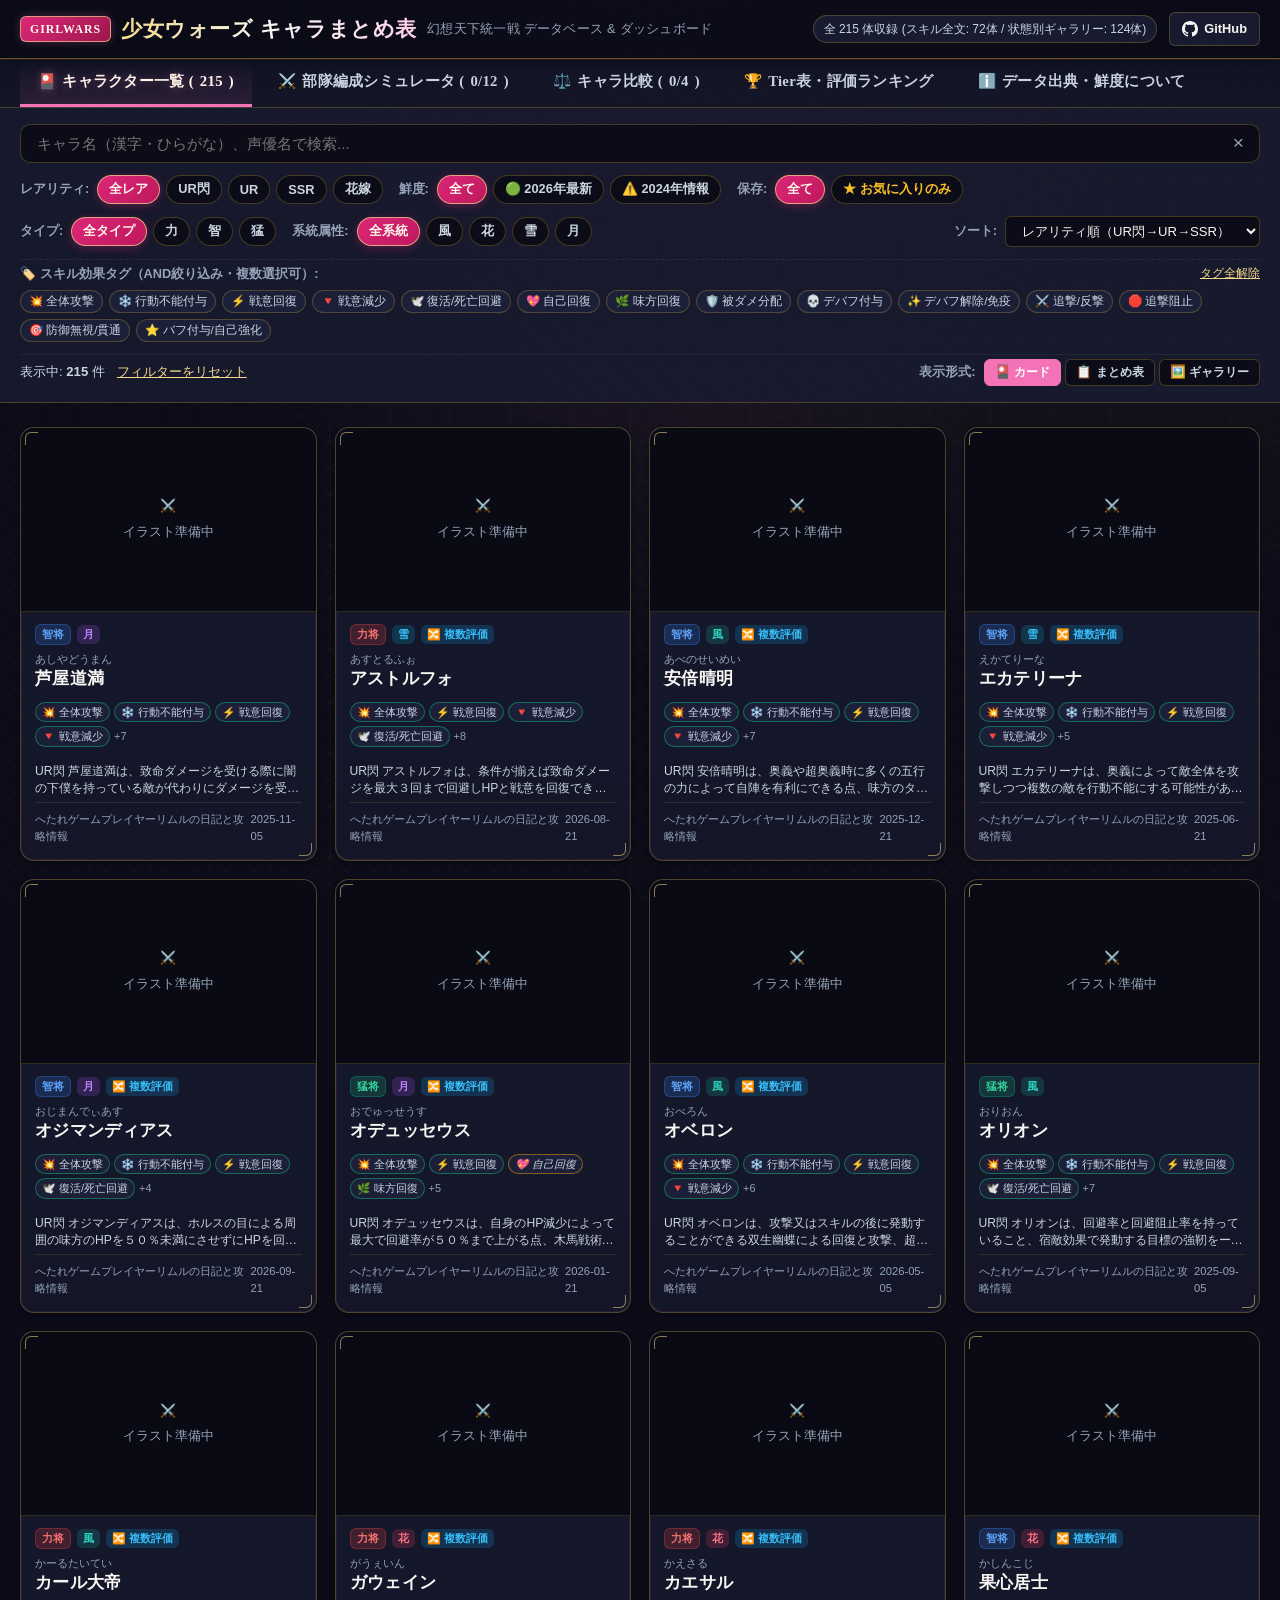
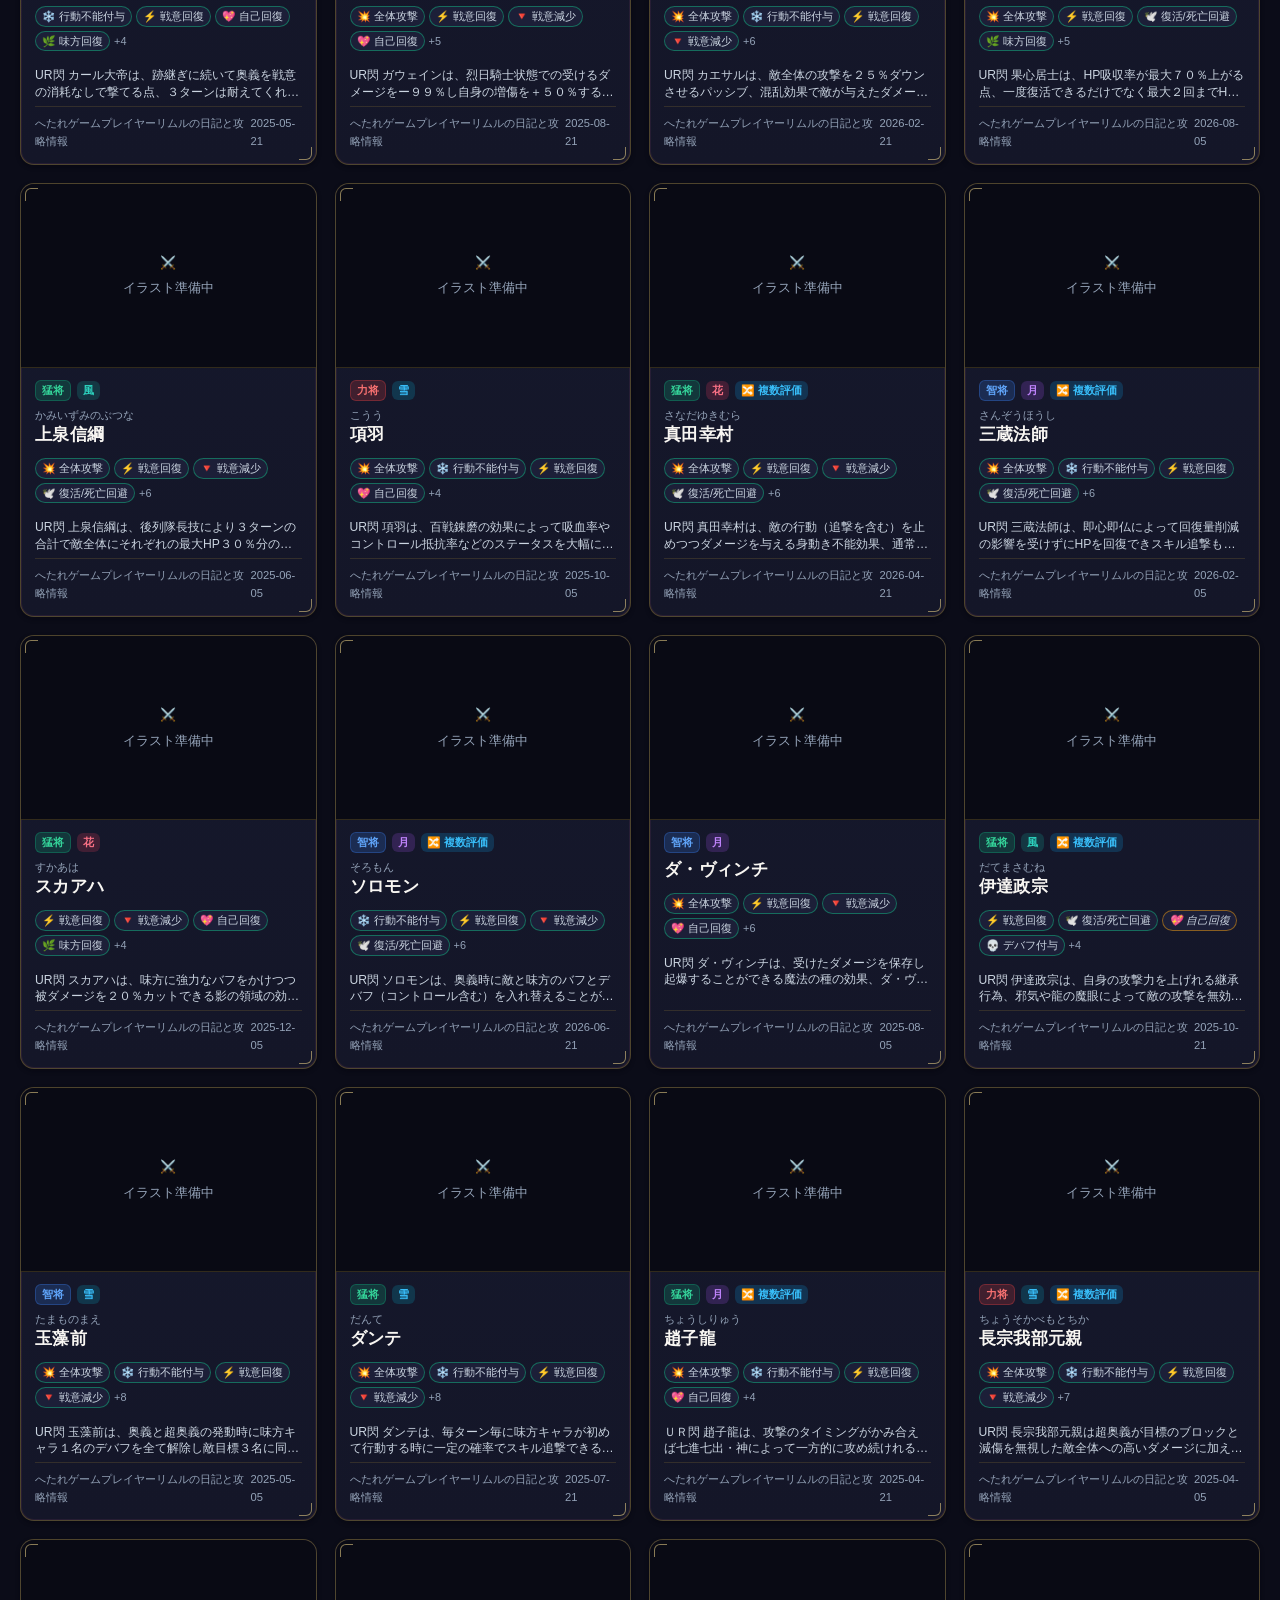
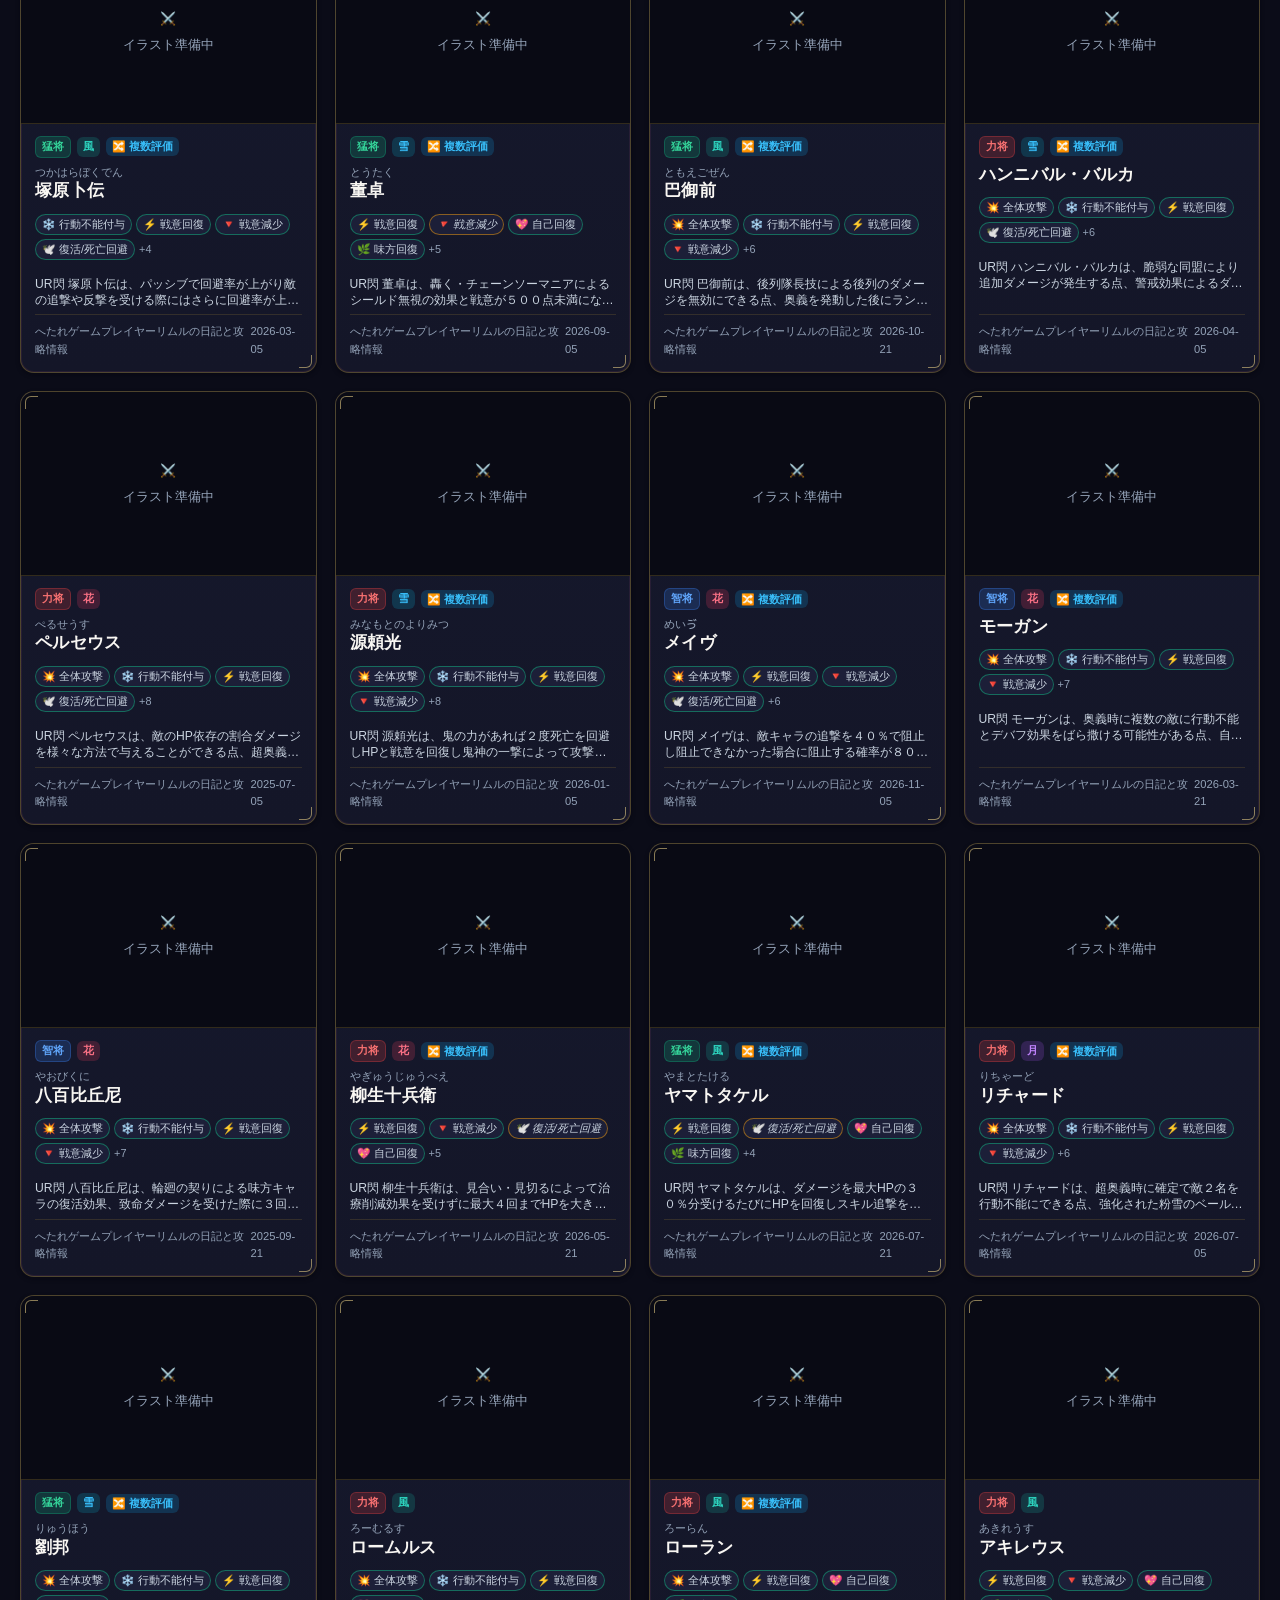
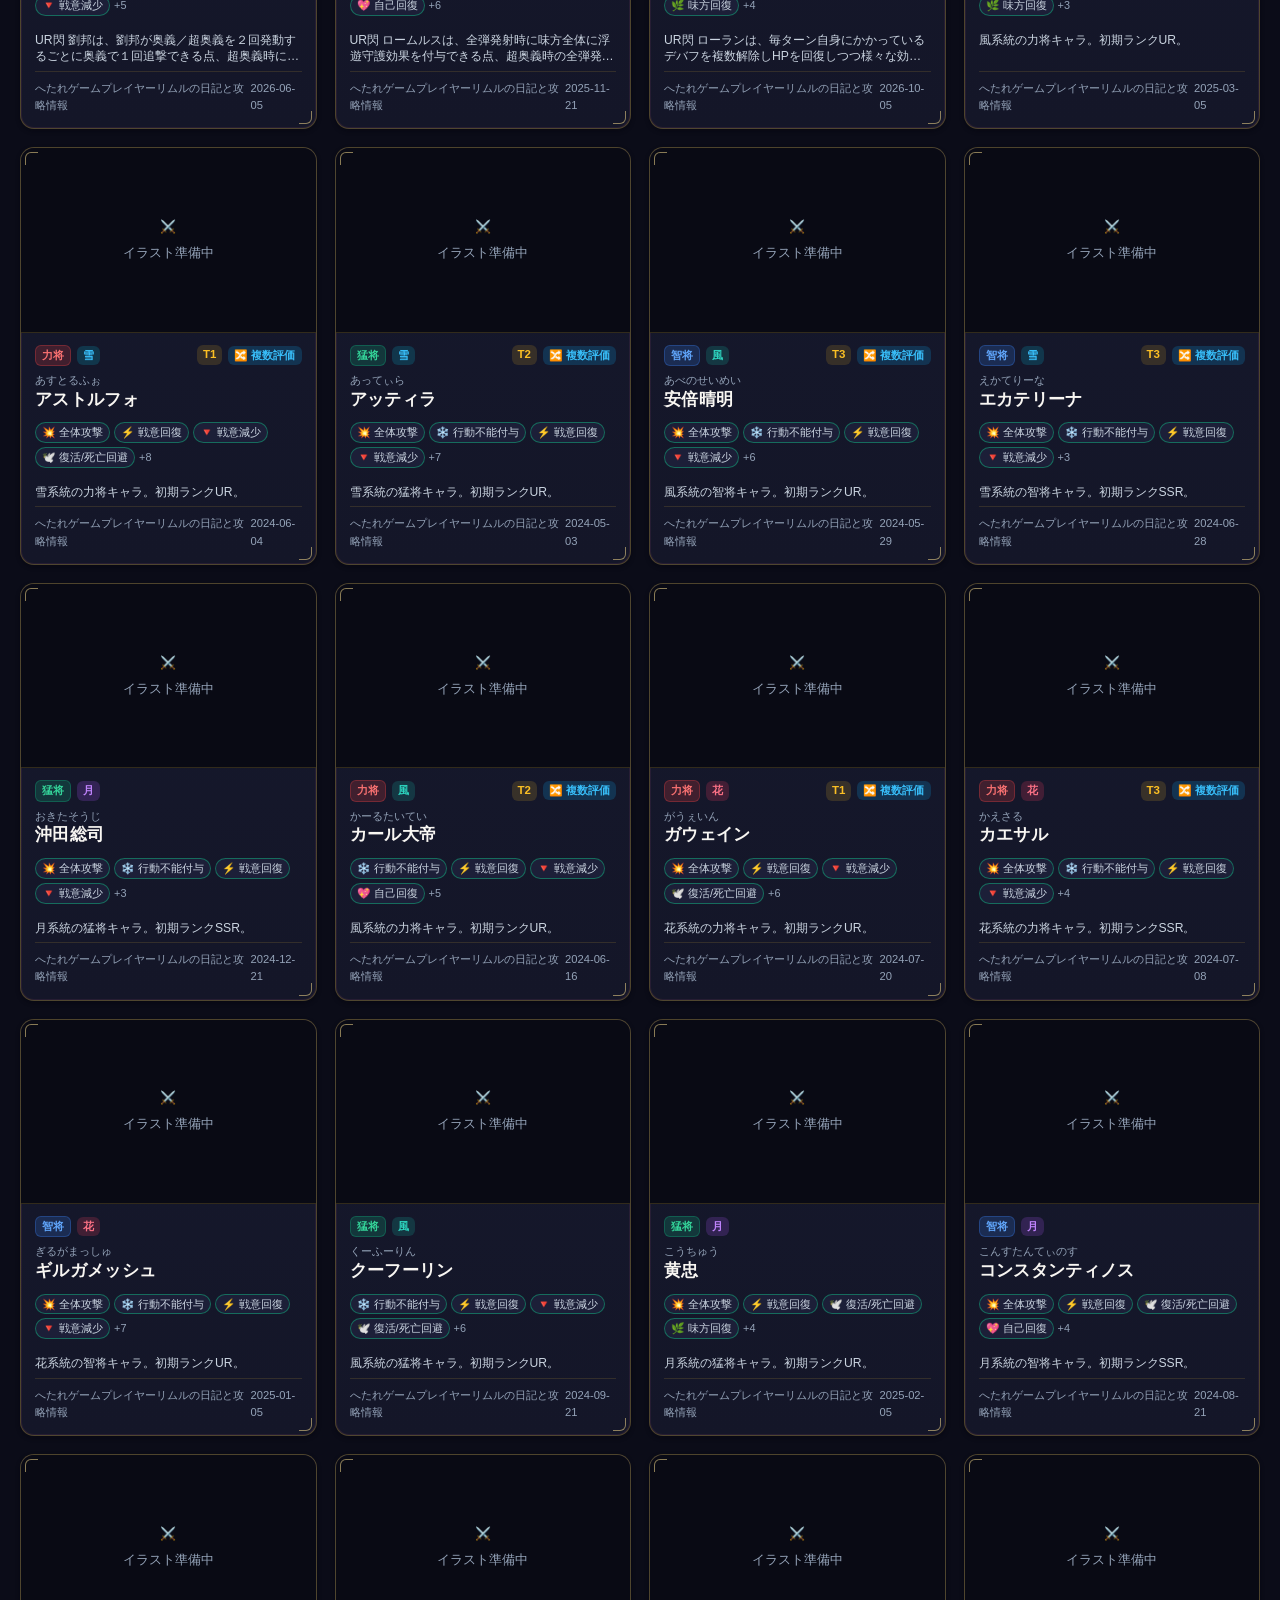
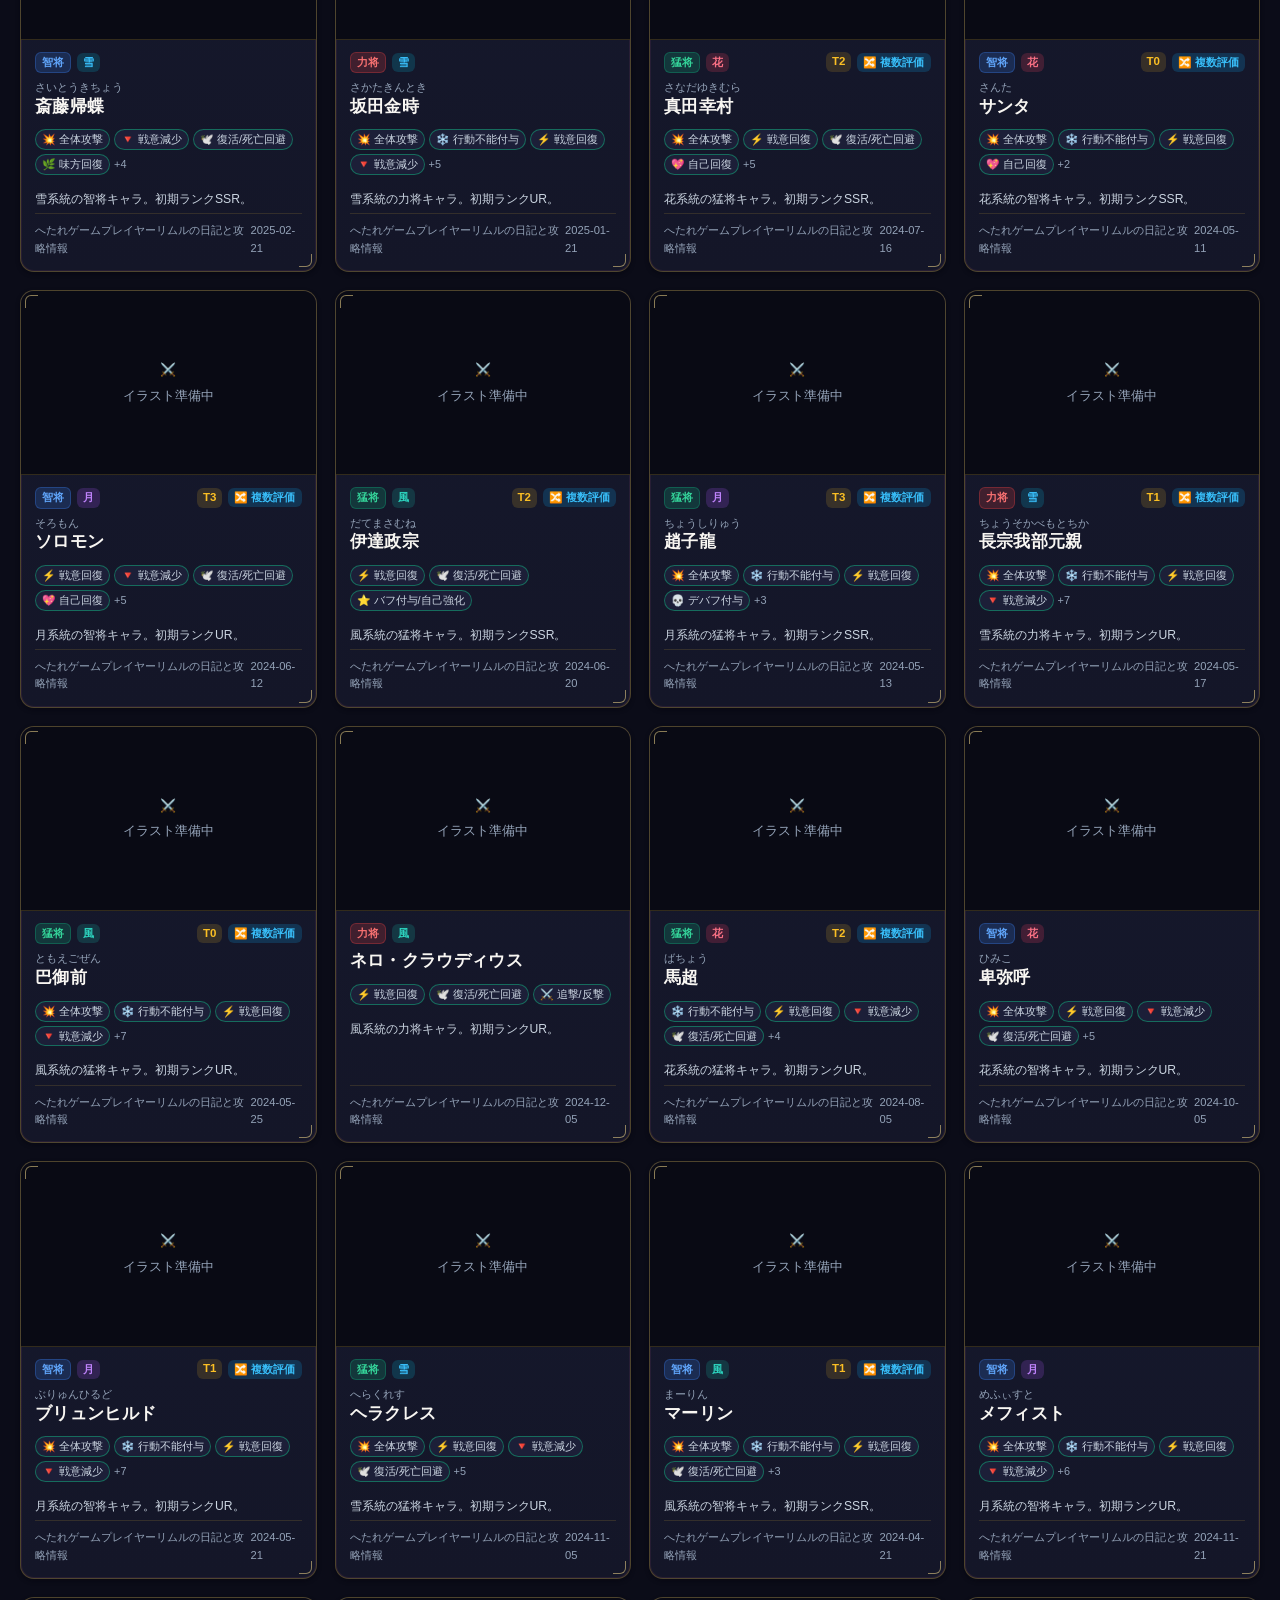
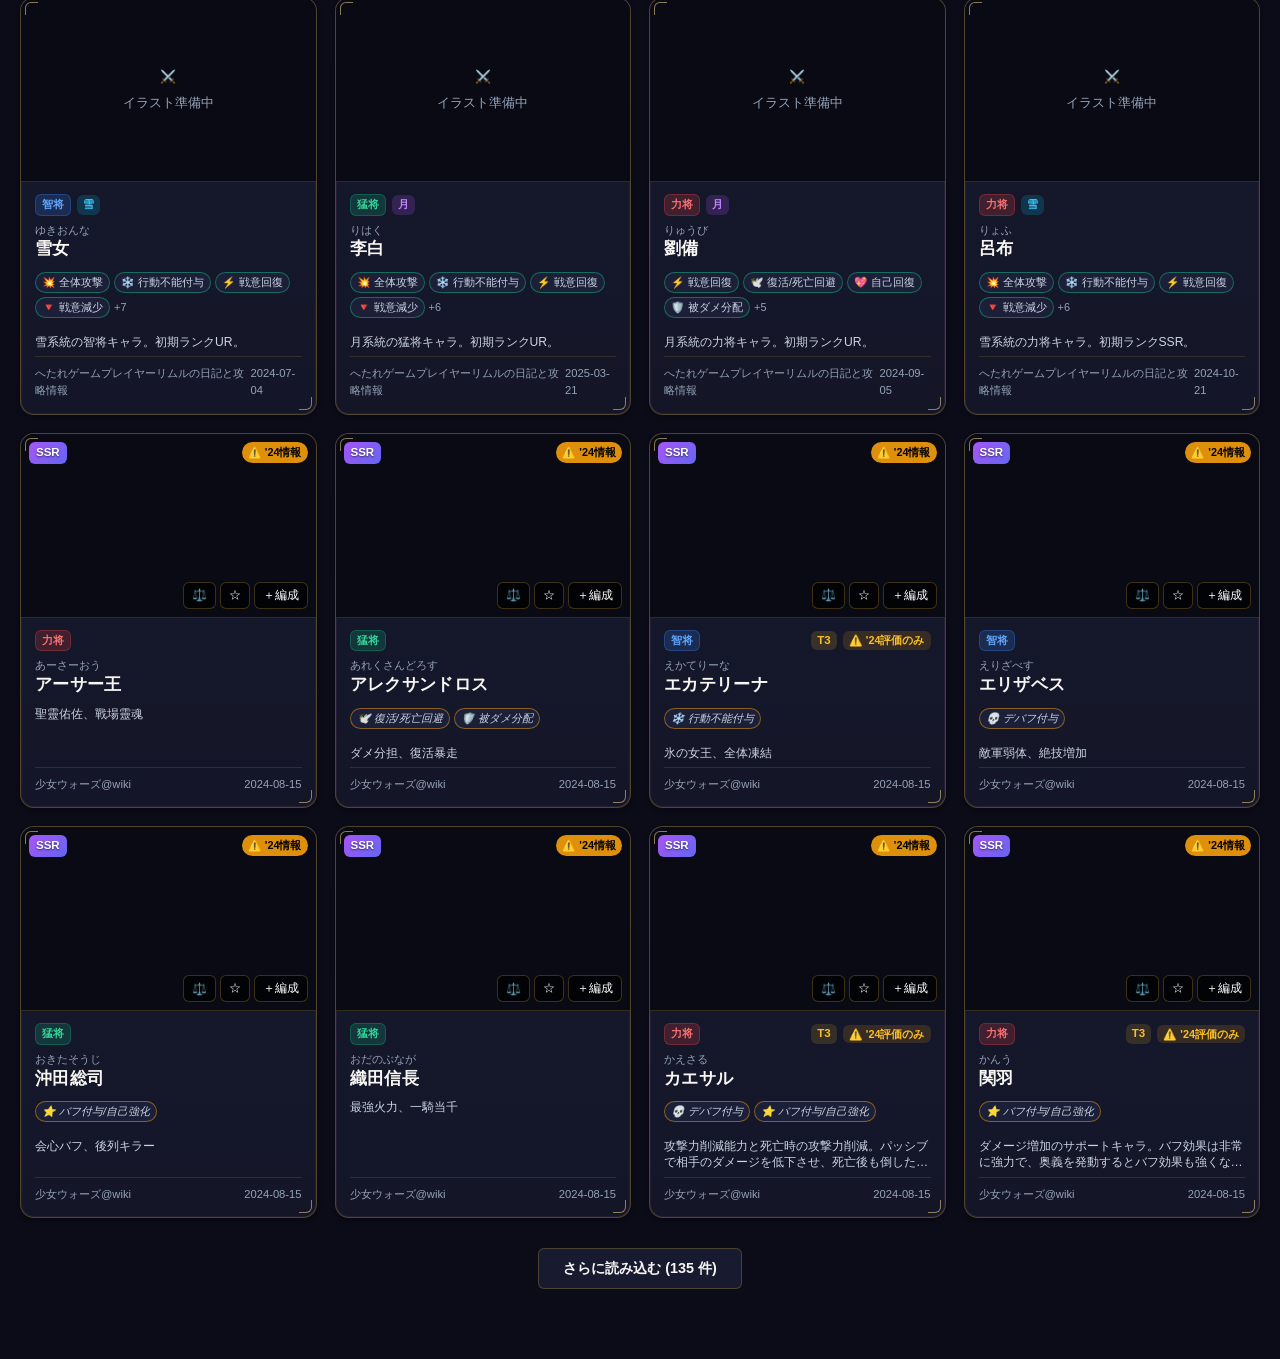
==== app/index.html @ 2df78680 "fix: 第12弾（ギャラリー件数表記の最新値更新と別レアリティ同一画像URL重複表示の除外）" ====
<!DOCTYPE html>
<html lang="ja">
<head>
  <meta charset="UTF-8">
  <meta name="viewport" content="width=device-width, initial-scale=1.0">
  <title>少女ウォーズ キャラまとめ表 | 幻想天下統一戦 データベース＆ダッシュボード</title>
  <link rel="stylesheet" href="style.css">
  <link rel="manifest" href="manifest.json">
  <meta name="theme-color" content="#0b0c18">
  <link rel="icon" href="data:image/svg+xml,<svg xmlns=%22http://www.w3.org/2000/svg%22 viewBox=%220 0 100 100%22><text y=%22.9em%22 font-size=%2290%22>⚔️</text></svg>">
</head>
<body>
  <!-- Header -->
  <header class="app-header">
    <div class="header-inner">
      <div class="brand">
        <span class="brand-badge">GirlWars</span>
        <h1 class="brand-title">少女ウォーズ キャラまとめ表</h1>
        <span class="brand-sub">幻想天下統一戦 データベース & ダッシュボード</span>
      </div>
      <div class="header-actions">
        <span id="data-meta-badge" class="meta-badge">読み込み中...</span>
        <a href="https://github.com/OventoX/girlwars-matome" target="_blank" rel="noopener noreferrer" class="btn-github">
          <svg height="16" width="16" viewBox="0 0 16 16" fill="currentColor"><path d="M8 0C3.58 0 0 3.58 0 8c0 3.54 2.29 6.53 5.47 7.59.4.07.55-.17.55-.38 0-.19-.01-.82-.01-1.49-2.01.37-2.53-.49-2.69-.94-.09-.23-.48-.94-.82-1.13-.28-.15-.68-.52-.01-.53.63-.01 1.08.58 1.23.82.72 1.21 1.87.87 2.33.66.07-.52.28-.87.51-1.07-1.78-.2-3.64-.89-3.64-3.95 0-.87.31-1.59.82-2.15-.08-.2-.36-1.02.08-2.12 0 0 .67-.21 2.2.82.64-.18 1.32-.27 2-.27.68 0 1.36.09 2 .27 1.53-1.04 2.2-.82 2.2-.82.44 1.1.16 1.92.08 2.12.51.56.82 1.27.82 2.15 0 3.07-1.87 3.75-3.65 3.95.29.25.54.73.54 1.48 0 1.07-.01 1.93-.01 2.2 0 .21.15.46.55.38A8.013 8.013 0 0016 8c0-4.42-3.58-8-8-8z"/></svg>
          GitHub
        </a>
      </div>
    </div>
  </header>

  <!-- Main Tabs -->
  <nav class="nav-tabs">
    <div class="tabs-container">
      <button class="tab-btn active" data-tab="catalog">
        <span class="tab-icon">🎴</span> キャラクター一覧 (<span id="total-char-count">0</span>)
      </button>
      <button class="tab-btn" data-tab="party">
        <span class="tab-icon">⚔️</span> 部隊編成シミュレータ (<span id="party-count-badge">0/12</span>)
      </button>
      <button class="tab-btn" data-tab="compare">
        <span class="tab-icon">⚖️</span> キャラ比較 (<span id="compare-count-badge">0/4</span>)
      </button>
      <button class="tab-btn" data-tab="tier">
        <span class="tab-icon">🏆</span> Tier表・評価ランキング
      </button>
      <button class="tab-btn" data-tab="about">
        <span class="tab-icon">ℹ️</span> データ出典・鮮度について
      </button>
    </div>
  </nav>

  <!-- Controls / Filters Area -->
  <section class="controls-section" id="controls-panel">
    <div class="controls-container">
      <!-- Search -->
      <div class="search-box">
        <input type="text" id="search-input" placeholder="キャラ名（漢字・ひらがな）、声優名で検索..." autocomplete="off">
        <button id="search-clear-btn" class="clear-btn" title="検索クリア">×</button>
      </div>

      <!-- Filters Row 1: Rarity & Freshness -->
      <div class="filters-group">
        <div class="filter-col">
          <span class="filter-label">レアリティ:</span>
          <div class="filter-chips" id="filter-rarity">
            <button class="chip active" data-val="all">全レア</button>
            <button class="chip chip-ur-sen" data-val="UR閃">UR閃</button>
            <button class="chip chip-ur" data-val="UR">UR</button>
            <button class="chip chip-ssr" data-val="SSR">SSR</button>
            <button class="chip chip-bride" data-val="花嫁">花嫁</button>
          </div>
        </div>

        <div class="filter-col">
          <span class="filter-label">鮮度:</span>
          <div class="filter-chips" id="filter-freshness">
            <button class="chip active" data-val="all">全て</button>
            <button class="chip chip-fresh" data-val="latest">🟢 2026年最新</button>
            <button class="chip chip-outdated" data-val="outdated">⚠️ 2024年情報</button>
          </div>
        </div>

        <div class="filter-col">
          <span class="filter-label">保存:</span>
          <div class="filter-chips" id="filter-fav">
            <button class="chip active" data-val="all">全て</button>
            <button class="chip" data-val="fav" style="color: #fbbf24;">★ お気に入りのみ</button>
          </div>
        </div>
      </div>

      <!-- Filters Row 2: Type & System & Sort -->
      <div class="filters-group">
        <div class="filter-col">
          <span class="filter-label">タイプ:</span>
          <div class="filter-chips" id="filter-type">
            <button class="chip active" data-val="all">全タイプ</button>
            <button class="chip chip-type-power" data-val="力">力</button>
            <button class="chip chip-type-wisdom" data-val="智">智</button>
            <button class="chip chip-type-brave" data-val="猛">猛</button>
          </div>
        </div>

        <div class="filter-col">
          <span class="filter-label">系統属性:</span>
          <div class="filter-chips" id="filter-system">
            <button class="chip active" data-val="all">全系統</button>
            <button class="chip chip-sys-wind" data-val="風">風</button>
            <button class="chip chip-sys-flower" data-val="花">花</button>
            <button class="chip chip-sys-snow" data-val="雪">雪</button>
            <button class="chip chip-sys-moon" data-val="月">月</button>
          </div>
        </div>

        <div class="filter-col sort-col">
          <span class="filter-label">ソート:</span>
          <select id="sort-select" class="sort-dropdown">
            <option value="rarity-desc">レアリティ順（UR閃→UR→SSR）</option>
            <option value="ruby-asc">五十音順（あ→ん）</option>
            <option value="date-desc">更新日順（最新優先）</option>
          </select>
        </div>
      </div>

      <!-- Filters Row 3: Skill Effect Tags (公開求人スタイル AND検索) -->
      <div class="filters-group" style="flex-direction: column; align-items: flex-start; gap: 6px; padding-top: 4px; border-top: 1px dashed rgba(255,255,255,0.08);">
        <div style="display: flex; align-items: center; justify-content: space-between; width: 100%;">
          <span class="filter-label" style="font-size: 0.8rem;">🏷️ スキル効果タグ（AND絞り込み・複数選択可）:</span>
          <button id="clear-tags-btn" class="btn-text" style="font-size: 0.78rem;">タグ全解除</button>
        </div>
        <div class="filter-chips" id="filter-tags" style="flex-wrap: wrap; gap: 6px;">
          <!-- Dynamically generated via app.js -->
        </div>
      </div>

      <!-- Active Filters Summary & View Switcher -->
      <div class="filter-status-bar">
        <div style="display: flex; align-items: center; gap: 12px; flex-wrap: wrap;">
          <span>表示中: <strong id="filtered-count">0</strong> 件</span>
          <button id="reset-filters-btn" class="btn-text">フィルターをリセット</button>
        </div>
        <div class="view-switcher" id="view-mode-switcher">
          <span class="filter-label" style="margin-right: 4px;">表示形式:</span>
          <button class="view-btn active" data-view="card" title="標準カード表示">🎴 カード</button>
          <button class="view-btn" data-view="table" title="まとめ表（テーブル）表示">📋 まとめ表</button>
          <button class="view-btn" data-view="gallery" title="大画像ギャラリー表示">🖼️ ギャラリー</button>
        </div>
      </div>
    </div>
  </section>

  <!-- Tab 1: Catalog (Card Gallery / Table) -->
  <main class="tab-content active" id="tab-catalog">
    <!-- Card Grid View -->
    <div class="cards-grid" id="characters-container">
      <!-- Cards rendered dynamically via app.js -->
    </div>

    <!-- Table View (まとめ表) -->
    <div class="table-container" id="characters-table-container" style="display: none;">
      <table class="matome-table" id="characters-table">
        <thead>
          <tr>
            <th style="width: 50px;">画像</th>
            <th data-sort="ruby-asc" class="sortable">キャラ名 ↕</th>
            <th data-sort="rarity-desc" class="sortable" style="width: 75px;">レア ↕</th>
            <th style="width: 60px;">タイプ</th>
            <th style="width: 60px;">系統</th>
            <th>強み・評価要約 / 定位</th>
            <th style="width: 100px;">スキル詳細</th>
            <th data-sort="date-desc" class="sortable" style="width: 85px;">鮮度 ↕</th>
            <th style="width: 80px;">操作</th>
          </tr>
        </thead>
        <tbody id="characters-table-body">
          <!-- Rendered via JS -->
        </tbody>
      </table>
    </div>

    <!-- Load More Container -->
    <div class="load-more-container" id="load-more-container" style="display: none;">
      <button id="btn-load-more" class="btn-secondary" style="padding: 10px 24px; font-size: 0.9rem;">
        さらに読み込む (<span id="remaining-count">0</span> 件)
      </button>
    </div>
  </main>

  <!-- Tab: Party Simulator -->
  <section class="tab-content" id="tab-party">
    <div class="party-container">
      <div class="party-header-bar">
        <div>
          <h2>部隊編成シミュレータ</h2>
          <p class="party-desc">先発6枠（前列3・後列3）＋後発控え6枠の最大12人部隊を編成し、タイプ・属性シナジーをリアルタイム分析します。</p>
        </div>
        <div class="party-actions">
          <button id="btn-share-party-url" class="btn-secondary" style="background: rgba(16, 185, 129, 0.2); border-color: #10b981; color: #10b981;">🔗 共有リンクをコピー</button>
          <button id="btn-export-party" class="btn-secondary">📋 編成テキストをコピー</button>
          <button id="btn-import-party" class="btn-secondary">📥 テキストから反映</button>
          <button id="btn-clear-party" class="btn-danger">🗑️ 部隊クリア</button>
        </div>
      </div>

      <!-- Synergy Meters -->
      <div class="synergy-panel">
        <div class="synergy-card">
          <h4>職業・タイプ比率（先発6名）</h4>
          <div class="meter-group">
            <span class="meter-label">力将: <strong id="synergy-power-count">0</strong></span>
            <span class="meter-label">智将: <strong id="synergy-wisdom-count">0</strong></span>
            <span class="meter-label">猛将: <strong id="synergy-brave-count">0</strong></span>
          </div>
        </div>
        <div class="synergy-card">
          <h4>系統属性比率（先発6名）</h4>
          <div class="meter-group">
            <span class="meter-label tag-sys-wind">風: <strong id="synergy-wind-count">0</strong></span>
            <span class="meter-label tag-sys-flower">花: <strong id="synergy-flower-count">0</strong></span>
            <span class="meter-label tag-sys-snow">雪: <strong id="synergy-snow-count">0</strong></span>
            <span class="meter-label tag-sys-moon">月: <strong id="synergy-moon-count">0</strong></span>
          </div>
        </div>
      </div>

      <!-- Battlefield Formation Layout -->
      <div class="formation-section">
        <h3 class="section-subtitle">⚔️ 先発出陣陣形（6名）</h3>
        <div class="battlefield-grid">
          <!-- Backline (4, 5, 6) -->
          <div class="formation-col">
            <div class="col-title">後列（火力・主力）</div>
            <div class="formation-slot" data-slot="3">
              <span class="slot-number">4</span>
              <div class="slot-content" id="slot-3"></div>
            </div>
            <div class="formation-slot" data-slot="4">
              <span class="slot-number">5</span>
              <div class="slot-content" id="slot-4"></div>
            </div>
            <div class="formation-slot" data-slot="5">
              <span class="slot-number">6</span>
              <div class="slot-content" id="slot-5"></div>
            </div>
          </div>

          <!-- Frontline (1, 2, 3) -->
          <div class="formation-col">
            <div class="col-title">前列（盾・先鋒・サポート）</div>
            <div class="formation-slot" data-slot="0">
              <span class="slot-number">1</span>
              <div class="slot-content" id="slot-0"></div>
            </div>
            <div class="formation-slot" data-slot="1">
              <span class="slot-number">2</span>
              <div class="slot-content" id="slot-1"></div>
            </div>
            <div class="formation-slot" data-slot="2">
              <span class="slot-number">3</span>
              <div class="slot-content" id="slot-2"></div>
            </div>
          </div>
        </div>

        <h3 class="section-subtitle" style="margin-top: 24px;">🛡️ 後発陣（控え・6名）</h3>
        <div class="reserves-grid">
          <div class="formation-slot reserve-slot" data-slot="6">
            <span class="slot-number">7</span>
            <div class="slot-content" id="slot-6"></div>
          </div>
          <div class="formation-slot reserve-slot" data-slot="7">
            <span class="slot-number">8</span>
            <div class="slot-content" id="slot-7"></div>
          </div>
          <div class="formation-slot reserve-slot" data-slot="8">
            <span class="slot-number">9</span>
            <div class="slot-content" id="slot-8"></div>
          </div>
          <div class="formation-slot reserve-slot" data-slot="9">
            <span class="slot-number">10</span>
            <div class="slot-content" id="slot-9"></div>
          </div>
          <div class="formation-slot reserve-slot" data-slot="10">
            <span class="slot-number">11</span>
            <div class="slot-content" id="slot-10"></div>
          </div>
          <div class="formation-slot reserve-slot" data-slot="11">
            <span class="slot-number">12</span>
            <div class="slot-content" id="slot-11"></div>
          </div>
        </div>
      </div>

      <!-- Feature 4: Saved Parties & 1-Slot Replacement Diff Simulator -->
      <div class="party-tools-panel">
        <div class="saved-parties-box">
          <h3 class="section-subtitle" style="margin-bottom: 8px;">💾 編成セット管理（複数保存・切替）</h3>
          <div style="display: flex; gap: 8px; flex-wrap: wrap; align-items: center;">
            <input type="text" id="input-party-name" placeholder="編成名（例: メイン風速攻）" style="padding: 7px 12px; border-radius: var(--radius-sm); border: 1px solid var(--border-color); background: var(--bg-surface-2); color: #fff; font-size: 0.85rem; min-width: 180px;">
            <button id="btn-save-current-party" class="btn-secondary">現在の部隊を保存</button>
            <select id="select-saved-parties" class="sort-dropdown" style="max-width: 240px;">
              <option value="">-- 保存済み編成を選択 --</option>
            </select>
            <button id="btn-load-saved-party" class="btn-secondary">読込</button>
            <button id="btn-delete-saved-party" class="btn-text" style="color: var(--accent-rose);">削除</button>
          </div>
        </div>

        <div class="party-diff-box" style="margin-top: 24px; padding-top: 18px; border-top: 1px dashed rgba(255,255,255,0.1);">
          <div style="display: flex; align-items: center; justify-content: space-between; flex-wrap: wrap; gap: 8px;">
            <h3 class="section-subtitle" style="margin-bottom: 0;">🔄 1枠差し替え比較シミュレータ</h3>
            <span style="font-size: 0.78rem; color: var(--text-muted);">※属性バランス・効果タグの増減差分を自動分析</span>
          </div>
          <p style="font-size: 0.82rem; color: var(--text-secondary); margin: 6px 0 12px;">指定した枠のキャラを別のキャラに変更した場合のシナジー比率や効果タグの増減をシミュレーションします。</p>
          <div style="display: flex; gap: 12px; align-items: center; flex-wrap: wrap;">
            <label style="font-size: 0.85rem;">対象枠:
              <select id="diff-slot-select" class="sort-dropdown" style="margin-left: 6px;">
                <!-- Slots 1 to 12 dynamically -->
              </select>
            </label>
            <label style="font-size: 0.85rem;">差替候補キャラ:
              <select id="diff-char-select" class="sort-dropdown" style="max-width: 240px; margin-left: 6px;">
                <!-- Characters dynamically -->
              </select>
            </label>
          </div>
          <div id="diff-result-panel" style="margin-top: 12px;">
            <!-- Rendered dynamically -->
          </div>
        </div>
      </div>
    </div>
  </section>

  <!-- Feature 1: Tab: Character Comparison View -->
  <section class="tab-content" id="tab-compare">
    <div class="compare-view-container">
      <div class="compare-header-bar">
        <div>
          <h2>⚖️ キャラクター比較ビュー</h2>
          <p class="compare-desc" style="font-size: 0.85rem; color: var(--text-secondary); margin-top: 4px;">一覧や詳細から2〜4体を選択し、ステータス属性・スキル要点・超進化・効果タグ・評価を横並び比較できます。</p>
        </div>
        <div class="compare-actions">
          <button id="btn-compare-preset-ursen" class="btn-secondary">UR閃主力アタッカー比較</button>
          <button id="btn-compare-preset-support" class="btn-secondary">PVPサポーター比較</button>
          <button id="btn-clear-compare" class="btn-danger">🗑️ 比較枠クリア</button>
        </div>
      </div>

      <div id="compare-content-area">
        <!-- Rendered dynamically via app.js -->
      </div>
    </div>
  </section>

  <!-- Tab 2: Tier View -->
  <section class="tab-content" id="tab-tier">
    <div class="tier-view-container">
      <div class="tier-subnav">
        <button class="tier-sub-btn active" data-tier-view="atwiki">2024年 wiki Tier表（T0〜T3）</button>
        <button class="tier-sub-btn" data-tier-view="ursen">2026年 UR閃キャラ強み一覧</button>
      </div>

      <!-- 2024 Tier View -->
      <div class="tier-subcontent active" id="subview-tier-atwiki">
        <div class="tier-banner">
          <div class="banner-title">少女ウォーズ @ ウィキ Tier表（2024年8月15日時点）</div>
          <p class="banner-desc">wikiの一枚絵ランキング補足に基づくPVP評価。T0（異議なしの強力）、T1（そこそこ強い）、T2（補強の次善）、T3（底辺）。出典: <a href="https://w.atwiki.jp/girlwars/pages/135.html" target="_blank" rel="noopener">少女ウォーズ@wiki Tier表</a></p>
        </div>
        <div class="tier-groups-container" id="atwiki-tier-groups">
          <!-- Rendered via JS -->
        </div>
      </div>

      <!-- 2026 UR閃 Strengths View -->
      <div class="tier-subcontent" id="subview-tier-ursen">
        <div class="tier-banner fresh">
          <div class="banner-title">2026年 UR閃キャラ強み・性能一覧（2026年11月5日更新）</div>
          <p class="banner-desc">現環境における全UR閃キャラクターの強み・特徴の五十音順まとめ。出典: <a href="https://ameblo.jp/hetarerimuru/entry-12892549072.html" target="_blank" rel="noopener">へたれゲームプレイヤーリムルの日記と攻略情報</a></p>
        </div>
        <div class="ursen-strengths-grid" id="ursen-strengths-container">
          <!-- Rendered via JS -->
        </div>
      </div>
    </div>
  </section>

  <!-- Tab 3: About & Freshness -->
  <section class="tab-content" id="tab-about">
    <div class="about-container">
      <h2>データ出典・鮮度ポリシーについて</h2>
      <p class="lead">本ツールは、ゲーム『少女ウォーズ：幻想天下統一戦』のキャラクター・スキル・評価データを一次情報から客観的にまとめ、視覚的に閲覧できる静的Webダッシュボードです。推測や創作データは一切含まず、出典と更新日を明記しています。</p>

      <div class="source-cards">
        <div class="source-card">
          <div class="source-header">
            <h3>少女ウォーズ @ ウィキ (atwiki)</h3>
            <span class="source-tag tag-outdated">最終更新: 2024年8月15日（停止）</span>
          </div>
          <p>初期〜2024年夏までのSSRキャラ（54体）、URキャラ（12体）、花嫁（28体）の基礎属性（職業・CV・定位・セリフ）および韓国公式ラウンジ等由来の高画質スチルイラストを取得しています。※wiki側にはスキル本文・ステータス数値が存在しないため、本ツールでも捏造せず未記載として扱っています。花嫁イラストの取り違え（小早川秀秋・徳川家康）も正規ファイル名に基づき是正済みです。</p>
          <a href="https://w.atwiki.jp/girlwars/" target="_blank" class="btn-source-link">atwikiを開く ↗</a>
        </div>

        <div class="source-card">
          <div class="source-header">
            <h3>へたれゲームプレイヤーリムル (ameblo)</h3>
            <span class="source-tag tag-fresh">最終更新: 2026年11月5日（現役更新中）</span>
          </div>
          <p>2026年11月最新キャラ「メイヴ」を含む全UR閃キャラ（39体）およびURキャラ（33体）の性能解説、スキル・パッシブ・奥義・火炎/氷魂超進化の全文効果テキスト、系統属性（風花雪月）、強み要約を提供しています。</p>
          <a href="https://ameblo.jp/hetarerimuru/entry-12892549072.html" target="_blank" class="btn-source-link">強み一覧記事を開く ↗</a>
        </div>

        <div class="source-card">
          <div class="source-header">
            <h3>マトメバコ！ (kokomatoblog.com)</h3>
            <span class="source-tag tag-fresh">最終更新: 2026年11月9日（現役更新中）</span>
          </div>
          <p>最新のUR閃キャラクターおよび花嫁全89体の解放ヒント一覧、スキル評価ハイライト、おすすめ宝石、および高画質な公式ゲーム内立ち絵・状態別イラスト（通常・下着姿・限定衣装・脱衣後など計124体・339枚の差分ギャラリー）を提供しています。</p>
          <a href="https://kokomatoblog.com/category/game/shoujyowars" target="_blank" class="btn-source-link">マトメバコ！少女ウォーズ記事 ↗</a>
        </div>
      </div>

      <div class="copyright-notice">
        <h3>著作権および権利表記</h3>
        <p>本サイトに掲載されている『少女ウォーズ：幻想天下統一戦』に関する画像、スキルテキスト、キャラクター名等の著作権・知的財産権は、Y2SGAMES および原権利者に帰属します。画像は公式一次情報および各攻略ブログ様からの直リンク引用＋クレジット表記に基づき表示しています。</p>
      </div>
    </div>
  </section>

  <!-- Character Detail Modal -->
  <div class="modal-backdrop" id="char-modal" style="display: none;">
    <div class="modal-dialog">
      <button class="modal-close-btn" id="modal-close-btn" title="閉じる（Esc）">&times;</button>
      <div class="modal-body" id="modal-content">
        <!-- Rendered dynamically -->
      </div>
    </div>
  </div>

  <!-- Fullscreen Image Lightbox -->
  <div id="image-lightbox" class="lightbox-backdrop" style="display: none;" role="dialog" aria-modal="true" aria-label="画像拡大表示">
    <div class="lightbox-topbar">
      <div class="lightbox-title-group">
        <span id="lightbox-char-title" class="lightbox-char-title"></span>
        <span id="lightbox-state-badge" class="lightbox-state-badge"></span>
      </div>
      <button id="lightbox-close-btn" class="lightbox-close-btn" type="button" aria-label="閉じる（Esc）">&times;</button>
    </div>
    <div id="lightbox-stage" class="lightbox-stage">
      <button id="lightbox-prev-btn" class="lightbox-nav-btn lightbox-prev-btn" type="button" aria-label="前のキャラ" style="display: none;">&#8249;</button>
      <img id="lightbox-img" class="lightbox-img" src="" alt="" onerror="this.onerror=null; this.alt='画像を読み込めませんでした';">
      <button id="lightbox-next-btn" class="lightbox-nav-btn lightbox-next-btn" type="button" aria-label="次のキャラ" style="display: none;">&#8250;</button>
    </div>
    <div id="lightbox-thumbs" class="lightbox-thumbs" style="display: none;"></div>
    <div class="lightbox-help" aria-label="操作ヘルプ">
      <span>←→ キャラ移動</span>
      <span>↑↓ 画像切替</span>
      <span>Esc 閉じる</span>
    </div>
  </div>

  <!-- Scripts -->
  <script src="data.js"></script>
  <script src="tier_data.js"></script>
  <script src="app.js"></script>
  <script>
    if ('serviceWorker' in navigator) {
      window.addEventListener('load', () => {
        navigator.serviceWorker.register('sw.js').catch(() => {});
      });
    }
  </script>
</body>
</html>
---- app/style.css ----
/* ==========================================================================
   少女ウォーズ キャラまとめ表 - Stylesheet
   異世界和風ファンタジー（藍紫夜空 × 桜ピンク × 金細線 × 明朝見出し）
   ========================================================================== */

:root {
  /* 基調：深い藍紫〜紺の夜空ベース */
  --bg-main: #0b0c18;
  --bg-card: #141628;
  --bg-card-hover: #1c1f38;
  --bg-secondary: #181a30;
  --bg-surface: #141628;
  --bg-surface-2: #1c1f38;

  /* 枠線：和風の金ヘアライン */
  --border-color: rgba(212, 175, 55, 0.28);
  --border-subtle: #282b4a;
  --border-active: #d4af37;
  
  /* テキスト：ダーク基調で十分なコントラストを確保 */
  --text-primary: #f8f6f2;
  --text-secondary: #cbd5e1;
  --text-muted: #94a3b8;
  
  /* 主アクセント：桜ピンク × 金 */
  --accent-rose: #f472b6;
  --accent-sakura: #f472b6;
  --accent-sakura-deep: #db2777;
  --accent-gold: #d4af37;
  --accent-gold-light: #f3d98b;
  --accent-blue: #60a5fa;
  --accent-amber: #f59e0b;
  --accent-emerald: #10b981;
  --accent-cyan: #22d3ee;
  
  /* Rarity gradients (既存の色分けを維持) */
  --grad-ur-sen: linear-gradient(135deg, #f59e0b 0%, #ec4899 50%, #8b5cf6 100%);
  --grad-ur: linear-gradient(135deg, #f59e0b 0%, #d97706 100%);
  --grad-ssr: linear-gradient(135deg, #a855f7 0%, #6366f1 100%);
  --grad-bride: linear-gradient(135deg, #fb7185 0%, #f43f5e 100%);
  
  --shadow-sm: 0 2px 4px rgba(4, 5, 14, 0.45);
  --shadow-md: 0 6px 16px rgba(4, 5, 14, 0.55);
  --shadow-lg: 0 14px 32px rgba(4, 5, 14, 0.68), 0 0 18px rgba(244, 114, 182, 0.12);
  
  --radius-sm: 6px;
  --radius-md: 10px;
  --radius-lg: 14px;
  --radius-full: 9999px;
  --transition-fast: 0.2s ease;
  
  --font-heading: "Shippori Mincho", "Hiragino Mincho ProN", "Yu Mincho", "MS PMincho", Georgia, serif;
  --font-base: -apple-system, BlinkMacSystemFont, "Segoe UI", "Hiragino Kaku Gothic ProN", "Yu Gothic", Roboto, "Helvetica Neue", Arial, sans-serif;
}

* {
  box-sizing: border-box;
  margin: 0;
  padding: 0;
}

body {
  background-color: var(--bg-main);
  background-image:
    radial-gradient(ellipse at 50% -10%, rgba(244, 114, 182, 0.12) 0%, transparent 55%),
    radial-gradient(ellipse at 85% 20%, rgba(212, 175, 55, 0.06) 0%, transparent 45%),
    url("data:image/svg+xml,%3Csvg xmlns='http://www.w3.org/2000/svg' width='60' height='52' viewBox='0 0 60 52'%3E%3Cg fill='none' stroke='%23d4af37' stroke-width='0.6' stroke-opacity='0.055'%3E%3Cpath d='M30 0 L60 26 L30 52 L0 26 Z'/%3E%3Cpath d='M30 0 L30 52 M0 26 L60 26 M0 0 L60 52 M60 0 L0 52'/%3E%3C/g%3E%3C/svg%3E");
  background-attachment: fixed;
  color: var(--text-primary);
  font-family: var(--font-base);
  line-height: 1.55;
  min-height: 100vh;
  overflow-x: hidden;
  -webkit-font-smoothing: antialiased;
}

/* ================= Header ================= */
.app-header {
  background: rgba(11, 12, 24, 0.90);
  backdrop-filter: blur(14px);
  border-bottom: 1px solid rgba(212, 175, 55, 0.45);
  box-shadow: 0 2px 18px rgba(0, 0, 0, 0.5), 0 1px 0 rgba(244, 114, 182, 0.15);
  position: sticky;
  top: 0;
  z-index: 100;
  padding: 12px 20px;
}

.header-inner {
  max-width: 1440px;
  margin: 0 auto;
  display: flex;
  align-items: center;
  justify-content: space-between;
  flex-wrap: wrap;
  gap: 12px;
}

.brand {
  display: flex;
  align-items: center;
  gap: 10px;
  flex-wrap: wrap;
}

.brand-badge {
  background: linear-gradient(135deg, #db2777 0%, #9d174d 100%);
  border: 1px solid rgba(243, 217, 139, 0.65);
  box-shadow: 0 0 10px rgba(244, 114, 182, 0.25);
  color: #fff8eb;
  font-family: var(--font-heading);
  font-size: 0.74rem;
  font-weight: 700;
  letter-spacing: 0.08em;
  padding: 3px 9px;
  border-radius: var(--radius-sm);
  text-transform: uppercase;
}

.brand-title {
  font-family: var(--font-heading);
  font-size: 1.32rem;
  font-weight: 800;
  letter-spacing: 0.03em;
  background: linear-gradient(90deg, #f3d98b 0%, #f8f6f2 50%, #fbcfe8 100%);
  -webkit-background-clip: text;
  -webkit-text-fill-color: transparent;
}

.brand-sub {
  font-size: 0.8rem;
  color: var(--text-muted);
  letter-spacing: 0.02em;
}

.header-actions {
  display: flex;
  align-items: center;
  gap: 12px;
  flex-wrap: wrap;
}

.meta-badge {
  font-size: 0.75rem;
  background: var(--bg-secondary);
  border: 1px solid var(--border-color);
  color: var(--text-secondary);
  padding: 4px 10px;
  border-radius: var(--radius-full);
}

.btn-github {
  display: inline-flex;
  align-items: center;
  gap: 6px;
  font-size: 0.8rem;
  font-weight: 600;
  color: var(--text-primary);
  background: var(--bg-secondary);
  border: 1px solid var(--border-color);
  padding: 6px 12px;
  border-radius: var(--radius-sm);
  text-decoration: none;
  transition: all 0.2s ease;
}

.btn-github:hover {
  background: var(--bg-card-hover);
  border-color: var(--accent-gold);
  color: var(--accent-gold-light);
}

/* ================= Tabs Navigation ================= */
.nav-tabs {
  background: rgba(20, 22, 40, 0.94);
  border-bottom: 1px solid var(--border-color);
  padding: 0 20px;
}

.tabs-container {
  max-width: 1440px;
  margin: 0 auto;
  display: flex;
  gap: 8px;
  overflow-x: auto;
}

.tab-btn {
  background: none;
  border: none;
  color: var(--text-secondary);
  font-family: var(--font-heading);
  font-size: 0.92rem;
  font-weight: 700;
  letter-spacing: 0.02em;
  padding: 13px 18px;
  cursor: pointer;
  border-bottom: 3px solid transparent;
  transition: all 0.2s ease;
  white-space: nowrap;
  display: flex;
  align-items: center;
  gap: 6px;
}

.tab-btn:hover {
  color: var(--accent-gold-light);
}

.tab-btn.active {
  color: #fff8eb;
  border-bottom-color: var(--accent-sakura);
  background: linear-gradient(180deg, transparent 0%, rgba(244, 114, 182, 0.1) 100%);
  text-shadow: 0 0 10px rgba(244, 114, 182, 0.35);
}

/* ================= Controls Section ================= */
.controls-section {
  background: rgba(24, 26, 48, 0.85);
  border-bottom: 1px solid var(--border-color);
  padding: 16px 20px;
}

.controls-container {
  max-width: 1440px;
  margin: 0 auto;
  display: flex;
  flex-direction: column;
  gap: 12px;
}

.search-box {
  position: relative;
  width: 100%;
}

.search-box input {
  width: 100%;
  background: var(--bg-main);
  border: 1px solid var(--border-color);
  border-radius: var(--radius-md);
  padding: 10px 40px 10px 16px;
  color: var(--text-primary);
  font-size: 0.95rem;
  outline: none;
  transition: border-color 0.2s, box-shadow 0.2s;
}

.search-box input:focus {
  border-color: var(--accent-gold);
  box-shadow: 0 0 0 2px rgba(212, 175, 55, 0.25);
}

.clear-btn {
  position: absolute;
  right: 12px;
  top: 50%;
  transform: translateY(-50%);
  background: none;
  border: none;
  color: var(--text-muted);
  font-size: 1.2rem;
  cursor: pointer;
  padding: 4px;
}

.clear-btn:hover {
  color: #fff;
}

.filters-group {
  display: flex;
  flex-wrap: wrap;
  gap: 16px;
  align-items: center;
}

.filter-col {
  display: flex;
  align-items: center;
  gap: 8px;
  flex-wrap: wrap;
}

.filter-label {
  font-size: 0.8rem;
  font-weight: 700;
  color: var(--text-muted);
  text-transform: uppercase;
  white-space: nowrap;
}

.filter-chips {
  display: flex;
  gap: 6px;
  flex-wrap: wrap;
}

.chip {
  background: var(--bg-main);
  border: 1px solid var(--border-color);
  color: var(--text-secondary);
  font-size: 0.8rem;
  font-weight: 600;
  padding: 5px 11px;
  border-radius: var(--radius-full);
  cursor: pointer;
  transition: all 0.15s ease;
}

.chip:hover {
  border-color: var(--accent-gold);
  color: var(--accent-gold-light);
}

.chip.active {
  background: linear-gradient(135deg, #db2777 0%, #be185d 100%);
  border-color: rgba(243, 217, 139, 0.7);
  color: #fff8eb;
  box-shadow: 0 2px 8px rgba(219, 39, 119, 0.35);
}

/* Custom Chip styles */
.chip-ur-sen.active {
  background: var(--grad-ur-sen);
  border-color: transparent;
  color: #fff;
}
.chip-ur.active {
  background: var(--grad-ur);
  border-color: transparent;
  color: #fff;
}
.chip-ssr.active {
  background: var(--grad-ssr);
  border-color: transparent;
  color: #fff;
}
.chip-bride.active {
  background: var(--grad-bride);
  border-color: transparent;
  color: #fff;
}
.chip-fresh.active {
  background: var(--accent-emerald);
  border-color: transparent;
  color: #fff;
}
.chip-outdated.active {
  background: var(--accent-amber);
  border-color: transparent;
  color: #000;
  font-weight: 700;
}

.sort-col {
  margin-left: auto;
}

.sort-dropdown {
  background: var(--bg-main);
  border: 1px solid var(--border-color);
  color: var(--text-primary);
  font-size: 0.82rem;
  padding: 6px 12px;
  border-radius: var(--radius-sm);
  outline: none;
  cursor: pointer;
}

.filter-status-bar {
  display: flex;
  align-items: center;
  justify-content: space-between;
  font-size: 0.82rem;
  color: var(--text-secondary);
  padding-top: 4px;
  border-top: 1px solid rgba(255, 255, 255, 0.05);
}

.btn-text {
  background: none;
  border: none;
  color: var(--accent-gold-light);
  font-size: 0.8rem;
  cursor: pointer;
  text-decoration: underline;
}

/* ================= Tab Content Container ================= */
.tab-content {
  display: none;
  max-width: 1440px;
  margin: 0 auto;
  padding: 24px 20px 60px;
}

.tab-content.active {
  display: block;
}

/* ================= Character Cards Grid ================= */
.cards-grid {
  display: grid;
  grid-template-columns: repeat(auto-fill, minmax(240px, 1fr));
  gap: 18px;
}

.char-card {
  background: linear-gradient(180deg, rgba(22, 25, 46, 0.96) 0%, var(--bg-card) 100%);
  border: 1px solid rgba(212, 175, 55, 0.3);
  box-shadow: inset 0 0 0 1px rgba(244, 114, 182, 0.08), var(--shadow-sm);
  border-radius: var(--radius-lg);
  overflow: hidden;
  display: flex;
  flex-direction: column;
  cursor: pointer;
  transition: transform 0.2s ease, box-shadow 0.2s ease, border-color 0.2s ease;
  position: relative;
}

.char-card::before,
.char-card::after {
  content: "";
  position: absolute;
  width: 12px;
  height: 12px;
  pointer-events: none;
  z-index: 4;
  transition: opacity 0.2s ease, border-color 0.2s ease;
}

.char-card::before {
  top: 4px;
  left: 4px;
  border-top: 1.5px solid rgba(243, 217, 139, 0.55);
  border-left: 1.5px solid rgba(243, 217, 139, 0.55);
  border-top-left-radius: 6px;
}

.char-card::after {
  bottom: 4px;
  right: 4px;
  border-bottom: 1.5px solid rgba(243, 217, 139, 0.55);
  border-right: 1.5px solid rgba(243, 217, 139, 0.55);
  border-bottom-right-radius: 6px;
}

.char-card:hover {
  transform: translateY(-4px);
  border-color: rgba(243, 217, 139, 0.78);
  box-shadow: inset 0 0 0 1px rgba(244, 114, 182, 0.2), var(--shadow-lg);
}

.char-card:hover::before,
.char-card:hover::after {
  border-color: var(--accent-gold-light);
}

/* Card Visual Header */
.card-visual {
  position: relative;
  width: 100%;
  aspect-ratio: 16 / 10;
  background: #090a14;
  border-bottom: 1px solid rgba(212, 175, 55, 0.2);
  overflow: hidden;
  display: flex;
  align-items: center;
  justify-content: center;
}

.card-img {
  width: 100%;
  height: 100%;
  object-fit: cover;
  object-position: center top;
  transition: transform 0.3s ease;
}

.char-card:hover .card-img {
  transform: scale(1.05);
}

.card-placeholder {
  display: flex;
  flex-direction: column;
  align-items: center;
  justify-content: center;
  color: var(--text-muted);
  font-size: 0.8rem;
  gap: 6px;
}

/* Top Badges on Visual */
.card-badges-top {
  position: absolute;
  top: 8px;
  left: 8px;
  display: flex;
  gap: 6px;
  z-index: 2;
}

.badge-rarity {
  font-size: 0.72rem;
  font-weight: 800;
  padding: 2px 7px;
  border-radius: var(--radius-sm);
  color: #fff;
  text-shadow: 0 1px 2px rgba(0, 0, 0, 0.6);
}

.badge-ur-sen { background: var(--grad-ur-sen); }
.badge-ur { background: var(--grad-ur); }
.badge-ssr { background: var(--grad-ssr); }
.badge-bride { background: var(--grad-bride); }

.badge-freshness {
  position: absolute;
  top: 8px;
  right: 8px;
  font-size: 0.68rem;
  font-weight: 700;
  padding: 2px 6px;
  border-radius: var(--radius-full);
  z-index: 2;
}

.badge-fresh {
  background: rgba(16, 185, 129, 0.9);
  color: #fff;
}

.badge-recent {
  background: rgba(59, 130, 246, 0.9);
  color: #fff;
}

.badge-outdated {
  background: rgba(245, 158, 11, 0.9);
  color: #000;
}

/* Card Body */
.card-body {
  padding: 12px 14px 14px;
  display: flex;
  flex-direction: column;
  gap: 6px;
  flex: 1;
}

.card-meta-row {
  display: flex;
  align-items: center;
  gap: 6px;
}

.badge-tag {
  font-size: 0.7rem;
  font-weight: 700;
  padding: 1px 6px;
  border-radius: var(--radius-sm);
  display: inline-flex;
  align-items: center;
}

.tag-power { background: rgba(239, 68, 68, 0.2); color: #f87171; border: 1px solid rgba(239, 68, 68, 0.3); }
.tag-wisdom { background: rgba(59, 130, 246, 0.2); color: #60a5fa; border: 1px solid rgba(59, 130, 246, 0.3); }
.tag-brave { background: rgba(16, 185, 129, 0.2); color: #34d399; border: 1px solid rgba(16, 185, 129, 0.3); }

.tag-sys-wind { background: rgba(20, 184, 166, 0.2); color: #2dd4bf; }
.tag-sys-flower { background: rgba(244, 63, 94, 0.2); color: #fb7185; }
.tag-sys-snow { background: rgba(6, 182, 212, 0.2); color: #38bdf8; }
.tag-sys-moon { background: rgba(168, 85, 247, 0.2); color: #c084fc; }

.badge-tier-tag {
  margin-left: auto;
  font-size: 0.72rem;
  font-weight: 800;
  color: #fbbf24;
  background: rgba(251, 191, 36, 0.15);
  padding: 1px 6px;
  border-radius: var(--radius-sm);
}

.card-name-group {
  display: flex;
  flex-direction: column;
}

.card-ruby {
  font-size: 0.68rem;
  color: var(--text-muted);
}

.card-name {
  font-family: var(--font-heading);
  font-size: 1.08rem;
  font-weight: 800;
  letter-spacing: 0.02em;
  color: var(--text-primary);
  line-height: 1.25;
}

.card-role-snippet {
  font-size: 0.76rem;
  color: var(--text-secondary);
  line-height: 1.35;
  display: -webkit-box;
  -webkit-line-clamp: 2;
  -webkit-box-orient: vertical;
  overflow: hidden;
  margin-top: 4px;
}

.card-footer {
  margin-top: auto;
  padding-top: 8px;
  border-top: 1px solid rgba(212, 175, 55, 0.16);
  display: flex;
  align-items: center;
  justify-content: space-between;
  font-size: 0.7rem;
  color: var(--text-muted);
}

/* ================= Detail Modal ================= */
.modal-backdrop {
  position: fixed;
  inset: 0;
  background: rgba(0, 0, 0, 0.75);
  backdrop-filter: blur(6px);
  z-index: 1000;
  display: flex;
  align-items: center;
  justify-content: center;
  padding: 20px;
}

.modal-dialog {
  background: linear-gradient(180deg, #16182d 0%, var(--bg-card) 100%);
  border: 1px solid rgba(212, 175, 55, 0.55);
  border-radius: var(--radius-lg);
  max-width: 960px;
  width: 100%;
  max-height: 90vh;
  overflow-y: auto;
  position: relative;
  box-shadow: 0 0 0 3px rgba(11, 12, 24, 0.9), 0 0 0 4px rgba(212, 175, 55, 0.25), 0 24px 60px rgba(0, 0, 0, 0.85);
}

.modal-close-btn {
  position: absolute;
  top: 14px;
  right: 16px;
  background: rgba(0, 0, 0, 0.5);
  border: 1px solid var(--border-color);
  color: #fff;
  width: 32px;
  height: 32px;
  border-radius: 50%;
  font-size: 1.4rem;
  line-height: 1;
  cursor: pointer;
  z-index: 10;
  display: flex;
  align-items: center;
  justify-content: center;
}

.modal-close-btn:hover {
  background: var(--accent-rose);
  border-color: var(--accent-rose);
}

.modal-header-visual {
  position: relative;
  width: 100%;
  max-height: 380px;
  background: #000;
  display: flex;
  align-items: center;
  justify-content: center;
  overflow: hidden;
}

.modal-big-img {
  width: 100%;
  height: 100%;
  max-height: 380px;
  object-fit: contain;
  background: #000;
  cursor: zoom-in;
}

.modal-big-placeholder {
  width: 100%;
  min-height: 220px;
  display: flex;
  flex-direction: column;
  align-items: center;
  justify-content: center;
  gap: 8px;
  background: var(--bg-surface-2);
  color: var(--text-muted);
  font-size: 0.88rem;
}

.modal-big-placeholder span:first-child {
  font-size: 2.4rem;
}

.modal-visual-credit {
  position: absolute;
  bottom: 8px;
  left: 12px;
  max-width: calc(100% - 145px);
  overflow: hidden;
  text-overflow: ellipsis;
  white-space: nowrap;
  font-size: 0.7rem;
  background: rgba(0, 0, 0, 0.75);
  padding: 3px 8px;
  border-radius: var(--radius-sm);
  color: var(--text-secondary);
  z-index: 2;
}

.modal-zoom-badge {
  position: absolute;
  bottom: 8px;
  right: 12px;
  font-size: 0.75rem;
  font-weight: 700;
  background: rgba(11, 12, 24, 0.88);
  border: 1px solid rgba(212, 175, 55, 0.55);
  color: var(--accent-gold-light);
  padding: 4px 10px;
  border-radius: var(--radius-full);
  cursor: pointer;
  display: inline-flex;
  align-items: center;
  gap: 4px;
  box-shadow: 0 2px 8px rgba(0, 0, 0, 0.6);
  z-index: 3;
  transition: background 0.15s ease, transform 0.15s ease;
}

.modal-zoom-badge:hover,
.modal-zoom-badge:active {
  background: rgba(219, 39, 119, 0.85);
  border-color: var(--accent-gold-light);
  color: #fff;
}

.modal-visual-credit a {
  color: #60a5fa;
  text-decoration: underline;
}

/* Gallery State Switcher */
.modal-visual-state-badge {
  position: absolute;
  top: 10px;
  left: 12px;
  font-size: 0.75rem;
  font-weight: 700;
  background: rgba(15, 23, 42, 0.85);
  border: 1px solid rgba(255, 255, 255, 0.15);
  backdrop-filter: blur(4px);
  color: #f8fafc;
  padding: 4px 10px;
  border-radius: var(--radius-sm);
  display: inline-flex;
  align-items: center;
  gap: 5px;
  box-shadow: 0 2px 8px rgba(0, 0, 0, 0.5);
  z-index: 2;
}

.modal-gallery-controls {
  display: flex;
  align-items: center;
  gap: 8px;
  padding: 10px 16px;
  background: var(--bg-surface-2);
  border-bottom: 1px solid var(--border-color);
  flex-wrap: wrap;
}

.modal-gallery-title {
  font-size: 0.78rem;
  font-weight: 600;
  color: var(--text-muted);
}

.modal-gallery-tab {
  display: inline-flex;
  align-items: center;
  gap: 6px;
  padding: 5px 12px;
  border-radius: var(--radius-sm);
  background: var(--bg-surface);
  border: 1px solid var(--border-color);
  color: var(--text-secondary);
  font-size: 0.82rem;
  font-weight: 600;
  cursor: pointer;
  transition: all var(--transition-fast);
}

.modal-gallery-tab:hover {
  background: rgba(225, 29, 72, 0.12);
  border-color: var(--accent-rose);
  color: #fff;
}

.modal-gallery-tab.active {
  background: var(--accent-rose);
  border-color: var(--accent-rose);
  color: #fff;
  box-shadow: 0 2px 6px rgba(225, 29, 72, 0.35);
}

.modal-gallery-tab-thumb {
  width: 22px;
  height: 22px;
  border-radius: 50%;
  object-fit: cover;
  border: 1px solid rgba(255, 255, 255, 0.2);
  background: #1e293b;
}

.badge-variant-count {
  font-size: 0.68rem;
  font-weight: 700;
  background: rgba(15, 23, 42, 0.85);
  border: 1px solid rgba(255, 255, 255, 0.2);
  color: #38bdf8;
  padding: 2px 6px;
  border-radius: 4px;
  display: inline-flex;
  align-items: center;
  gap: 3px;
  backdrop-filter: blur(2px);
}

.modal-content-inner {
  padding: 24px;
  display: flex;
  flex-direction: column;
  gap: 20px;
}

.modal-title-row {
  display: flex;
  flex-wrap: wrap;
  align-items: center;
  justify-content: space-between;
  gap: 12px;
  border-bottom: 1px solid var(--border-color);
  padding-bottom: 16px;
}

.modal-char-names {
  display: flex;
  flex-direction: column;
}

.modal-char-ruby {
  font-size: 0.8rem;
  color: var(--text-muted);
}

.modal-char-name {
  font-family: var(--font-heading);
  font-size: 1.7rem;
  font-weight: 800;
  letter-spacing: 0.03em;
  color: var(--text-primary);
  text-shadow: 0 2px 10px rgba(244, 114, 182, 0.25);
}

.modal-attributes {
  display: flex;
  flex-wrap: wrap;
  gap: 8px;
}

.modal-warning-box {
  background: rgba(245, 158, 11, 0.1);
  border: 1px solid rgba(245, 158, 11, 0.4);
  border-radius: var(--radius-md);
  padding: 12px 16px;
  font-size: 0.82rem;
  color: #fbbf24;
}

/* Skills Section in Modal */
.modal-section-title {
  font-family: var(--font-heading);
  font-size: 1.08rem;
  font-weight: 700;
  letter-spacing: 0.03em;
  color: var(--accent-gold-light);
  margin-bottom: 12px;
  padding-left: 10px;
  padding-bottom: 6px;
  border-left: 3px solid var(--accent-sakura);
  border-bottom: 1px solid rgba(212, 175, 55, 0.25);
  display: flex;
  align-items: center;
  gap: 8px;
}

.skill-card {
  background: var(--bg-secondary);
  border: 1px solid var(--border-color);
  border-radius: var(--radius-md);
  padding: 14px 16px;
  margin-bottom: 10px;
}

.skill-header {
  display: flex;
  align-items: center;
  justify-content: space-between;
  margin-bottom: 6px;
}

.skill-type-tag {
  font-size: 0.72rem;
  font-weight: 800;
  padding: 2px 7px;
  border-radius: var(--radius-sm);
  background: var(--accent-rose);
  color: #fff;
}

.skill-type-passive { background: #8b5cf6; }
.skill-type-ult { background: #f59e0b; color: #000; }

.skill-name {
  font-size: 0.95rem;
  font-weight: 700;
  color: #fff;
}

.skill-text {
  font-size: 0.84rem;
  color: var(--text-secondary);
  line-height: 1.6;
  white-space: pre-wrap;
}

.no-skills-notice {
  background: var(--bg-secondary);
  border: 1px dashed var(--border-color);
  border-radius: var(--radius-md);
  padding: 18px;
  text-align: center;
  color: var(--text-muted);
  font-size: 0.84rem;
}

/* Evaluation Box */
.eval-box {
  background: var(--bg-secondary);
  border: 1px solid var(--border-color);
  border-radius: var(--radius-md);
  padding: 16px;
}

.eval-summary-text {
  font-size: 0.88rem;
  color: var(--text-primary);
  line-height: 1.6;
  margin-bottom: 12px;
  white-space: pre-wrap;
}

.eval-gems-list {
  display: flex;
  flex-wrap: wrap;
  gap: 6px;
  margin-top: 8px;
}

.gem-pill {
  font-size: 0.76rem;
  background: rgba(59, 130, 246, 0.2);
  border: 1px solid rgba(59, 130, 246, 0.4);
  color: #93c5fd;
  padding: 3px 8px;
  border-radius: var(--radius-full);
}

/* Modal Source Footer */
.modal-source-footer {
  display: flex;
  align-items: center;
  justify-content: space-between;
  flex-wrap: wrap;
  gap: 12px;
  padding-top: 14px;
  border-top: 1px solid var(--border-color);
  font-size: 0.8rem;
  color: var(--text-muted);
}

.btn-open-source {
  display: inline-flex;
  align-items: center;
  gap: 6px;
  font-size: 0.8rem;
  font-weight: 600;
  color: #fff;
  background: var(--accent-blue);
  padding: 6px 14px;
  border-radius: var(--radius-sm);
  text-decoration: none;
}

.btn-open-source:hover {
  background: #2563eb;
}

/* ================= Tier View Styling ================= */
.tier-view-container {
  display: flex;
  flex-direction: column;
  gap: 20px;
}

.tier-subnav {
  display: flex;
  gap: 10px;
}

.tier-sub-btn {
  background: var(--bg-secondary);
  border: 1px solid var(--border-color);
  color: var(--text-secondary);
  font-size: 0.88rem;
  font-weight: 600;
  padding: 8px 16px;
  border-radius: var(--radius-sm);
  cursor: pointer;
  transition: all 0.2s;
}

.tier-sub-btn.active {
  background: var(--accent-rose);
  border-color: var(--accent-rose);
  color: #fff;
}

.tier-subcontent {
  display: none;
  flex-direction: column;
  gap: 20px;
}

.tier-subcontent.active {
  display: flex;
}

.tier-banner {
  background: var(--bg-card);
  border-left: 4px solid var(--accent-amber);
  padding: 16px 20px;
  border-radius: var(--radius-sm);
}

.tier-banner.fresh {
  border-left-color: var(--accent-emerald);
}

.banner-title {
  font-size: 1.1rem;
  font-weight: 700;
  color: #fff;
  margin-bottom: 4px;
}

.banner-desc {
  font-size: 0.82rem;
  color: var(--text-secondary);
}

.banner-desc a {
  color: #60a5fa;
}

.tier-group {
  background: var(--bg-card);
  border: 1px solid var(--border-color);
  border-radius: var(--radius-lg);
  padding: 20px;
}

.tier-group-header {
  display: flex;
  align-items: center;
  gap: 12px;
  margin-bottom: 16px;
  padding-bottom: 10px;
  border-bottom: 1px solid var(--border-color);
}

.tier-badge-large {
  font-size: 1.2rem;
  font-weight: 900;
  padding: 4px 14px;
  border-radius: var(--radius-sm);
  color: #fff;
}

.tier-t0 { background: #ef4444; }
.tier-t1 { background: #f59e0b; color: #000; }
.tier-t2 { background: #3b82f6; }
.tier-t3 { background: #64748b; }

.tier-group-title {
  font-size: 1rem;
  font-weight: 700;
  color: #fff;
}

.tier-cards-row {
  display: grid;
  grid-template-columns: repeat(auto-fill, minmax(280px, 1fr));
  gap: 14px;
}

.tier-item-card {
  background: var(--bg-secondary);
  border: 1px solid var(--border-color);
  border-radius: var(--radius-md);
  padding: 12px;
  display: flex;
  gap: 12px;
}

.tier-item-icon {
  width: 52px;
  height: 52px;
  border-radius: var(--radius-sm);
  object-fit: cover;
  background: #000;
  flex-shrink: 0;
}

.tier-item-info {
  display: flex;
  flex-direction: column;
  gap: 4px;
}

.tier-item-name {
  font-size: 0.95rem;
  font-weight: 700;
  color: #fff;
}

.tier-item-comment {
  font-size: 0.78rem;
  color: var(--text-secondary);
  line-height: 1.4;
}

/* ================= About Tab ================= */
.about-container {
  max-width: 900px;
  margin: 0 auto;
  display: flex;
  flex-direction: column;
  gap: 24px;
}

.about-container h2 {
  font-size: 1.5rem;
  font-weight: 800;
}

.about-container .lead {
  font-size: 0.95rem;
  color: var(--text-secondary);
  line-height: 1.7;
}

.source-cards {
  display: grid;
  grid-template-columns: repeat(auto-fill, minmax(260px, 1fr));
  gap: 16px;
}

.source-card {
  background: var(--bg-card);
  border: 1px solid var(--border-color);
  border-radius: var(--radius-md);
  padding: 18px;
  display: flex;
  flex-direction: column;
  gap: 10px;
}

.source-header {
  display: flex;
  flex-direction: column;
  gap: 4px;
}

.source-header h3 {
  font-size: 1.05rem;
  font-weight: 700;
  color: #fff;
}

.source-tag {
  font-size: 0.72rem;
  font-weight: 700;
  padding: 2px 6px;
  border-radius: var(--radius-sm);
  display: inline-block;
  align-self: flex-start;
}

.tag-fresh { background: rgba(16, 185, 129, 0.2); color: #34d399; }
.tag-outdated { background: rgba(245, 158, 11, 0.2); color: #fbbf24; }

.source-card p {
  font-size: 0.82rem;
  color: var(--text-secondary);
  line-height: 1.6;
  flex: 1;
}

.btn-source-link {
  font-size: 0.8rem;
  font-weight: 600;
  color: #60a5fa;
  text-decoration: none;
  align-self: flex-start;
}

.btn-source-link:hover {
  text-decoration: underline;
}

.copyright-notice {
  background: var(--bg-secondary);
  border: 1px solid var(--border-color);
  border-radius: var(--radius-md);
  padding: 18px;
  font-size: 0.82rem;
  color: var(--text-muted);
  line-height: 1.6;
}

.copyright-notice h3 {
  font-size: 0.95rem;
  color: var(--text-secondary);
  margin-bottom: 6px;
}

/* ================= View Switcher & Table Styles ================= */
.view-switcher {
  display: flex;
  align-items: center;
  gap: 4px;
}

.view-btn {
  background: var(--bg-main);
  border: 1px solid var(--border-color);
  color: var(--text-secondary);
  font-size: 0.78rem;
  font-weight: 600;
  padding: 4px 10px;
  border-radius: var(--radius-sm);
  cursor: pointer;
  transition: all 0.15s ease;
}

.view-btn:hover {
  border-color: var(--text-muted);
  color: #fff;
}

.view-btn.active {
  background: var(--accent-rose);
  border-color: var(--accent-rose);
  color: #fff;
}

/* Gallery View Mode */
.cards-grid.view-gallery {
  grid-template-columns: repeat(auto-fill, minmax(320px, 1fr));
  gap: 24px;
}

.cards-grid.view-gallery .card-visual {
  aspect-ratio: 16 / 11;
}

/* Table View (まとめ表) */
.table-container {
  width: 100%;
  overflow-x: auto;
  background: var(--bg-card);
  border: 1px solid var(--border-color);
  border-radius: var(--radius-md);
  box-shadow: var(--shadow-sm);
}

.matome-table {
  width: 100%;
  border-collapse: collapse;
  font-size: 0.84rem;
  text-align: left;
}

.matome-table th,
.matome-table td {
  padding: 10px 14px;
  border-bottom: 1px solid var(--border-color);
  vertical-align: middle;
}

.matome-table th {
  background: var(--bg-secondary);
  color: var(--text-muted);
  font-size: 0.76rem;
  font-weight: 700;
  text-transform: uppercase;
  user-select: none;
  white-space: nowrap;
}

.matome-table th.sortable {
  cursor: pointer;
}

.matome-table th.sortable:hover {
  color: #fff;
  background: #273142;
}

.matome-table tbody tr {
  cursor: pointer;
  transition: background 0.15s ease;
}

.matome-table tbody tr:hover {
  background: rgba(255, 255, 255, 0.04);
}

.table-char-thumb {
  width: 38px;
  height: 38px;
  border-radius: var(--radius-sm);
  object-fit: cover;
  background: #000;
  display: block;
}

.table-char-name-col {
  display: flex;
  flex-direction: column;
}

.table-char-ruby {
  font-size: 0.68rem;
  color: var(--text-muted);
}

.table-char-name {
  font-weight: 700;
  color: #fff;
}

.table-role-snippet {
  color: var(--text-secondary);
  font-size: 0.8rem;
  line-height: 1.4;
  display: -webkit-box;
  -webkit-line-clamp: 2;
  -webkit-box-orient: vertical;
  overflow: hidden;
}

.load-more-container {
  display: flex;
  justify-content: center;
  padding: 30px 0 10px;
}

/* Card Quick Action Buttons */
.card-actions-quick {
  position: absolute;
  bottom: 8px;
  right: 8px;
  display: flex;
  gap: 4px;
  z-index: 2;
}

.btn-card-quick {
  background: rgba(0, 0, 0, 0.7);
  border: 1px solid var(--border-color);
  color: #fff;
  font-size: 0.75rem;
  padding: 4px 8px;
  border-radius: var(--radius-sm);
  cursor: pointer;
  backdrop-filter: blur(4px);
  transition: all 0.15s ease;
  display: flex;
  align-items: center;
  gap: 3px;
}

.btn-card-quick:hover {
  background: var(--accent-rose);
  border-color: var(--accent-rose);
}

.btn-card-fav.active {
  background: rgba(245, 158, 11, 0.85);
  color: #000;
  border-color: #f59e0b;
}

/* ================= Party Simulator Styles ================= */
.party-container {
  display: flex;
  flex-direction: column;
  gap: 20px;
}

.party-header-bar {
  display: flex;
  justify-content: space-between;
  align-items: center;
  flex-wrap: wrap;
  gap: 12px;
  background: var(--bg-card);
  padding: 16px 20px;
  border-radius: var(--radius-md);
  border: 1px solid var(--border-color);
}

.party-desc {
  font-size: 0.84rem;
  color: var(--text-secondary);
  margin-top: 4px;
}

.party-actions {
  display: flex;
  gap: 8px;
  flex-wrap: wrap;
}

.btn-secondary {
  background: var(--bg-secondary);
  border: 1px solid var(--border-color);
  color: var(--text-primary);
  font-size: 0.82rem;
  font-weight: 600;
  padding: 7px 14px;
  border-radius: var(--radius-sm);
  cursor: pointer;
  transition: all 0.15s;
}

.btn-secondary:hover {
  background: #273142;
  border-color: #3b82f6;
}

.btn-danger {
  background: rgba(239, 68, 68, 0.2);
  border: 1px solid rgba(239, 68, 68, 0.4);
  color: #f87171;
  font-size: 0.82rem;
  font-weight: 600;
  padding: 7px 14px;
  border-radius: var(--radius-sm);
  cursor: pointer;
  transition: all 0.15s;
}

.btn-danger:hover {
  background: #ef4444;
  color: #fff;
}

/* Synergy Panel */
.synergy-panel {
  display: grid;
  grid-template-columns: repeat(auto-fit, minmax(280px, 1fr));
  gap: 16px;
}

.synergy-card {
  background: var(--bg-card);
  border: 1px solid var(--border-color);
  border-radius: var(--radius-md);
  padding: 14px 18px;
}

.synergy-card h4 {
  font-size: 0.88rem;
  color: var(--text-muted);
  margin-bottom: 8px;
  text-transform: uppercase;
}

.meter-group {
  display: flex;
  gap: 12px;
  flex-wrap: wrap;
}

.meter-label {
  font-size: 0.88rem;
  background: var(--bg-secondary);
  padding: 4px 12px;
  border-radius: var(--radius-sm);
  border: 1px solid var(--border-color);
}

.meter-label strong {
  color: #fff;
  margin-left: 4px;
}

/* Formation Layout */
.formation-section {
  background: var(--bg-card);
  border: 1px solid var(--border-color);
  border-radius: var(--radius-lg);
  padding: 24px;
}

.section-subtitle {
  font-size: 1.05rem;
  font-weight: 700;
  margin-bottom: 14px;
  color: #fff;
}

.battlefield-grid {
  display: grid;
  grid-template-columns: 1fr 1fr;
  gap: 20px;
  background: #090c12;
  border: 2px dashed #1e293b;
  border-radius: var(--radius-md);
  padding: 20px;
}

.formation-col {
  display: flex;
  flex-direction: column;
  gap: 12px;
}

.col-title {
  font-size: 0.8rem;
  font-weight: 700;
  text-align: center;
  color: var(--text-muted);
  padding-bottom: 6px;
  border-bottom: 1px solid rgba(255, 255, 255, 0.05);
}

.formation-slot {
  background: var(--bg-secondary);
  border: 1px solid var(--border-color);
  border-radius: var(--radius-md);
  min-height: 80px;
  position: relative;
  display: flex;
  align-items: center;
  padding: 8px 12px;
  transition: all 0.2s;
}

.formation-slot.empty {
  border-style: dashed;
  justify-content: center;
  color: var(--text-muted);
  font-size: 0.8rem;
}

.slot-number {
  position: absolute;
  top: 4px;
  left: 6px;
  font-size: 0.72rem;
  font-weight: 800;
  color: var(--text-muted);
}

.slot-content {
  width: 100%;
  display: flex;
  align-items: center;
  gap: 12px;
}

.slot-char-avatar {
  width: 58px;
  height: 58px;
  border-radius: var(--radius-sm);
  object-fit: cover;
  background: #000;
  flex-shrink: 0;
}

.slot-char-info {
  display: flex;
  flex-direction: column;
  gap: 3px;
  flex: 1;
  min-width: 0;
}

.slot-char-name {
  font-size: 0.95rem;
  font-weight: 700;
  color: #fff;
  white-space: nowrap;
  overflow: hidden;
  text-overflow: ellipsis;
}

.slot-remove-btn {
  background: none;
  border: none;
  color: var(--text-muted);
  font-size: 1.1rem;
  cursor: pointer;
  padding: 4px 8px;
}

.slot-remove-btn:hover {
  color: #ef4444;
}

.reserves-grid {
  display: grid;
  grid-template-columns: repeat(auto-fill, minmax(180px, 1fr));
  gap: 12px;
}

.reserve-slot {
  min-height: 70px;
}

/* ================= Responsive ================= */
@media (max-width: 768px) {
  .header-inner {
    flex-direction: column;
    align-items: flex-start;
  }
  .filters-group {
    flex-direction: column;
    align-items: flex-start;
  }
  .sort-col {
    margin-left: 0;
    width: 100%;
  }
  .sort-dropdown {
    width: 100%;
  }
  .cards-grid {
    grid-template-columns: repeat(auto-fill, minmax(160px, 1fr));
    gap: 12px;
  }
  .card-visual {
    aspect-ratio: 1 / 1;
  }
}

/* ================= Feature 2: Effect Tag Chips ================= */
.tag-chip {
  display: inline-flex;
  align-items: center;
  gap: 4px;
  font-size: 0.72rem;
  padding: 3px 8px;
  border-radius: var(--radius-full);
  background: var(--bg-surface-2);
  color: var(--text-secondary);
  border: 1px solid var(--border-color);
  cursor: pointer;
  transition: all 0.2s ease;
  user-select: none;
}

.tag-chip:hover {
  border-color: var(--accent-rose);
  color: #fff;
}

.tag-chip.active {
  background: var(--accent-rose);
  border-color: var(--accent-rose);
  color: #fff;
  font-weight: 700;
}

.tag-chip-skill {
  border-color: rgba(16, 185, 129, 0.5);
}

.tag-chip-eval {
  border-color: rgba(245, 158, 11, 0.5);
  font-style: italic;
}

.card-tags-row {
  display: flex;
  flex-wrap: wrap;
  gap: 4px;
  margin-top: 4px;
}

/* ================= Feature 1: Character Comparison View ================= */
.compare-view-container {
  max-width: 1400px;
  margin: 0 auto;
  padding: 24px 20px;
}

.compare-header-bar {
  display: flex;
  align-items: center;
  justify-content: space-between;
  flex-wrap: wrap;
  gap: 16px;
  margin-bottom: 24px;
  background: var(--bg-surface);
  padding: 18px 24px;
  border-radius: var(--radius-lg);
  border: 1px solid var(--border-color);
}

.compare-actions {
  display: flex;
  gap: 10px;
  flex-wrap: wrap;
}

.compare-matrix-wrapper {
  overflow-x: auto;
  background: var(--bg-surface);
  border-radius: var(--radius-lg);
  border: 1px solid var(--border-color);
  box-shadow: var(--shadow-md);
}

.compare-table {
  width: 100%;
  border-collapse: collapse;
  min-width: 800px;
}

.compare-table th, .compare-table td {
  padding: 12px 16px;
  border-bottom: 1px solid var(--border-color);
  border-right: 1px solid var(--border-color);
  vertical-align: top;
  font-size: 0.86rem;
}

.compare-table th:last-child, .compare-table td:last-child {
  border-right: none;
}

.compare-label-col {
  width: 150px;
  background: var(--bg-surface-2);
  color: var(--text-muted);
  font-weight: 700;
  position: sticky;
  left: 0;
  z-index: 1;
}

.compare-char-col {
  min-width: 220px;
  text-align: center;
}

.compare-best-highlight {
  background: rgba(251, 191, 36, 0.12);
  border-left: 3px solid #fbbf24;
}

.compare-empty-state {
  text-align: center;
  padding: 60px 20px;
  color: var(--text-muted);
  background: var(--bg-surface);
  border-radius: var(--radius-lg);
  border: 1px solid var(--border-color);
}

/* ================= Feature 3: Multi-Source Evaluation in Modal ================= */
.eval-sources-grid {
  display: grid;
  grid-template-columns: repeat(auto-fit, minmax(240px, 1fr));
  gap: 12px;
  margin-top: 10px;
}

.eval-source-card {
  background: var(--bg-surface-2);
  border: 1px solid var(--border-color);
  border-radius: var(--radius-md);
  padding: 12px 14px;
  display: flex;
  flex-direction: column;
  gap: 6px;
}

.eval-source-header {
  display: flex;
  align-items: center;
  justify-content: space-between;
  border-bottom: 1px solid rgba(255, 255, 255, 0.08);
  padding-bottom: 6px;
}

.eval-history-timeline {
  display: flex;
  flex-direction: column;
  gap: 10px;
  margin-top: 10px;
  padding-left: 12px;
  border-left: 2px solid var(--accent-rose);
}

.eval-history-item {
  padding: 8px 12px;
  background: var(--bg-surface-2);
  border-radius: var(--radius-sm);
  font-size: 0.82rem;
}

/* ================= Feature 4: Party Tools & Diff ================= */
.party-tools-panel {
  background: var(--bg-surface);
  border: 1px solid var(--border-color);
  border-radius: var(--radius-lg);
  padding: 20px;
  margin-top: 24px;
}

.diff-result-card {
  background: var(--bg-surface-2);
  border: 1px solid var(--border-color);
  border-radius: var(--radius-md);
  padding: 14px 18px;
}

.diff-badge-plus {
  background: rgba(16, 185, 129, 0.2);
  color: #10b981;
  font-weight: 700;
  padding: 2px 6px;
  border-radius: var(--radius-sm);
  font-size: 0.78rem;
}

.diff-badge-minus {
  background: rgba(239, 68, 68, 0.2);
  color: #ef4444;
  font-weight: 700;
  padding: 2px 6px;
  border-radius: var(--radius-sm);
  font-size: 0.78rem;
}

/* ================= 第7弾: 和風ファンタジー世界観 統一補強 ================= */
h2, h3,
.section-subtitle,
.banner-title,
.about-card h3,
.tier-group-title,
.compare-header h2,
.party-header h2 {
  font-family: var(--font-heading);
  letter-spacing: 0.03em;
}

.section-subtitle,
.compare-header h2,
.party-header h2 {
  color: var(--accent-gold-light);
  border-bottom: 1px solid rgba(212, 175, 55, 0.28);
  padding-bottom: 6px;
  margin-bottom: 14px;
}

.banner,
.about-card,
.source-card,
.party-tools-panel,
.eval-box,
.skill-card {
  border: 1px solid rgba(212, 175, 55, 0.28);
  box-shadow: inset 0 0 0 1px rgba(244, 114, 182, 0.06), var(--shadow-sm);
}

.source-card h3,
.about-card h3 {
  color: var(--accent-gold-light);
}

/* タブレット縦持ち幅（約834px）〜スマホ幅のレイアウト崩れ防止 */
@media (max-width: 900px) {
  .tab-content {
    padding: 18px 14px 48px;
  }
  .cards-grid {
    grid-template-columns: repeat(auto-fill, minmax(190px, 1fr));
    gap: 14px;
  }
  .compare-table-wrapper,
  .table-container {
    overflow-x: auto;
    -webkit-overflow-scrolling: touch;
    max-width: 100%;
  }
  .party-formation-grid {
    grid-template-columns: 1fr;
  }
}

@media (max-width: 768px) {
  html, body {
    max-width: 100%;
    overflow-x: hidden;
  }
  .app-header,
  .nav-tabs,
  .controls-section,
  .tab-content {
    max-width: 100vw;
    overflow-x: hidden;
  }
  .app-header {
    padding: 10px 12px;
  }
  .char-card {
    min-width: 0;
  }
  .header-inner,
  .controls-container,
  .filters-group,
  .filter-col,
  .filter-chips,
  #filter-tags {
    width: 100%;
    max-width: 100%;
    min-width: 0;
  }
  .filter-label {
    white-space: normal;
  }
  .header-actions {
    width: 100%;
    gap: 8px;
    flex-wrap: wrap;
  }
  .meta-badge {
    font-size: 0.7rem;
    white-space: normal;
    line-height: 1.35;
    max-width: 100%;
  }
  .brand-title {
    font-size: 1.1rem;
    word-break: break-word;
  }
  .brand-sub {
    font-size: 0.72rem;
    line-height: 1.35;
  }
  .controls-section {
    padding: 12px;
  }
  .filter-status-bar {
    flex-wrap: wrap;
    gap: 8px;
  }
  .view-switcher {
    flex-wrap: wrap;
    width: 100%;
  }
  .view-btn {
    white-space: nowrap;
  }
  .cards-grid,
  .cards-grid.view-gallery {
    grid-template-columns: repeat(auto-fill, minmax(150px, 1fr));
    gap: 10px;
  }
  .modal-dialog {
    margin: 8px;
    max-height: 92vh;
  }
  .modal-content-inner {
    padding: 16px;
  }
  .modal-char-name {
    font-size: 1.35rem;
  }
}

/* ================= 第8弾: Fullscreen Image Lightbox ================= */
.lightbox-backdrop {
  position: fixed;
  inset: 0;
  z-index: 2000;
  background: rgba(5, 6, 12, 0.94);
  backdrop-filter: blur(8px);
  display: flex;
  flex-direction: column;
  justify-content: space-between;
  padding: 12px 16px;
  user-select: none;
  touch-action: pan-y;
}

.lightbox-topbar {
  display: flex;
  align-items: center;
  justify-content: space-between;
  gap: 12px;
  z-index: 10;
  flex-shrink: 0;
}

.lightbox-title-group {
  display: flex;
  align-items: center;
  gap: 10px;
  flex-wrap: wrap;
}

.lightbox-char-title {
  font-family: var(--font-heading);
  font-size: 1.15rem;
  font-weight: 800;
  color: var(--accent-gold-light);
}

.lightbox-state-badge {
  font-size: 0.78rem;
  font-weight: 700;
  padding: 2px 10px;
  border-radius: var(--radius-full);
  background: rgba(219, 39, 119, 0.25);
  border: 1px solid rgba(244, 114, 182, 0.5);
  color: #fce7f3;
}

.lightbox-close-btn {
  background: rgba(20, 22, 40, 0.85);
  border: 1px solid rgba(212, 175, 55, 0.55);
  color: #fff;
  width: 40px;
  height: 40px;
  border-radius: 50%;
  font-size: 1.6rem;
  line-height: 1;
  cursor: pointer;
  display: flex;
  align-items: center;
  justify-content: center;
  flex-shrink: 0;
  transition: background 0.15s ease;
}

.lightbox-close-btn:hover,
.lightbox-close-btn:active {
  background: var(--accent-sakura-deep);
  border-color: var(--accent-gold-light);
}

.lightbox-stage {
  position: relative;
  flex: 1;
  min-height: 0;
  display: flex;
  align-items: center;
  justify-content: center;
  padding: 8px 0;
  overflow: hidden;
}

.lightbox-img {
  max-width: 100%;
  max-height: 100%;
  width: auto;
  height: auto;
  object-fit: contain;
  border-radius: var(--radius-sm);
  box-shadow: 0 12px 40px rgba(0, 0, 0, 0.8);
}

.lightbox-nav-btn {
  position: absolute;
  top: 50%;
  transform: translateY(-50%);
  background: rgba(11, 12, 24, 0.72);
  border: 1px solid rgba(212, 175, 55, 0.45);
  color: var(--accent-gold-light);
  width: 44px;
  height: 56px;
  border-radius: var(--radius-md);
  font-size: 2rem;
  line-height: 1;
  cursor: pointer;
  z-index: 10;
  display: flex;
  align-items: center;
  justify-content: center;
  transition: background 0.15s ease;
}

.lightbox-nav-btn:hover,
.lightbox-nav-btn:active {
  background: rgba(219, 39, 119, 0.85);
  color: #fff;
}

.lightbox-prev-btn {
  left: 8px;
}

.lightbox-next-btn {
  right: 8px;
}

.lightbox-thumbs {
  display: flex;
  align-items: center;
  justify-content: center;
  gap: 8px;
  padding: 8px 4px 4px;
  overflow-x: auto;
  flex-shrink: 0;
  z-index: 10;
}

.lightbox-thumb-btn {
  display: inline-flex;
  align-items: center;
  gap: 6px;
  padding: 4px 10px;
  border-radius: var(--radius-full);
  background: rgba(20, 22, 40, 0.85);
  border: 1px solid rgba(212, 175, 55, 0.35);
  color: var(--text-secondary);
  font-size: 0.8rem;
  font-weight: 600;
  cursor: pointer;
  white-space: nowrap;
}

.lightbox-thumb-btn.active {
  background: linear-gradient(135deg, #db2777 0%, #be185d 100%);
  border-color: var(--accent-gold-light);
  color: #fff;
}

.lightbox-thumb-img {
  width: 24px;
  height: 24px;
  border-radius: 50%;
  object-fit: cover;
}

@media (max-width: 768px) {
  .lightbox-backdrop {
    padding: 10px;
  }
  .lightbox-nav-btn {
    width: 36px;
    height: 46px;
    font-size: 1.6rem;
  }
}

/* ================= 第9弾: Modal Prev/Next Navigation ================= */
.modal-nav-bar {
  display: flex;
  align-items: center;
  justify-content: space-between;
  gap: 8px;
  padding: 10px 16px;
  background: rgba(11, 12, 24, 0.85);
  border-bottom: 1px solid rgba(212, 175, 55, 0.25);
}

.modal-nav-btn {
  display: inline-flex;
  align-items: center;
  gap: 6px;
  padding: 6px 12px;
  border-radius: var(--radius-sm);
  background: var(--bg-secondary);
  border: 1px solid rgba(212, 175, 55, 0.4);
  color: var(--accent-gold-light);
  font-size: 0.82rem;
  font-weight: 700;
  cursor: pointer;
  transition: all 0.15s ease;
  max-width: 42%;
  white-space: nowrap;
  overflow: hidden;
  text-overflow: ellipsis;
}

.modal-nav-btn:hover:not(:disabled),
.modal-nav-btn:active:not(:disabled) {
  background: rgba(219, 39, 119, 0.8);
  border-color: var(--accent-gold-light);
  color: #fff;
}

.modal-nav-btn:disabled {
  opacity: 0.35;
  cursor: not-allowed;
  border-color: rgba(255, 255, 255, 0.12);
  color: var(--text-muted);
}

.modal-nav-counter {
  font-size: 0.78rem;
  font-weight: 700;
  color: var(--text-secondary);
  white-space: nowrap;
}

.lightbox-nav-btn:disabled {
  opacity: 0.22;
  cursor: not-allowed;
}

@media (max-width: 768px) {
  .modal-nav-bar {
    padding: 8px 12px;
  }
  .modal-nav-btn {
    padding: 6px 10px;
    font-size: 0.78rem;
  }
}

/* ================= 第10弾: Lightbox Help Hint ================= */
.lightbox-help {
  display: flex;
  align-items: center;
  justify-content: center;
  flex-wrap: wrap;
  gap: 6px 14px;
  padding: 4px 8px 2px;
  font-size: 0.72rem;
  color: var(--text-muted);
  text-align: center;
  flex-shrink: 0;
  z-index: 10;
}
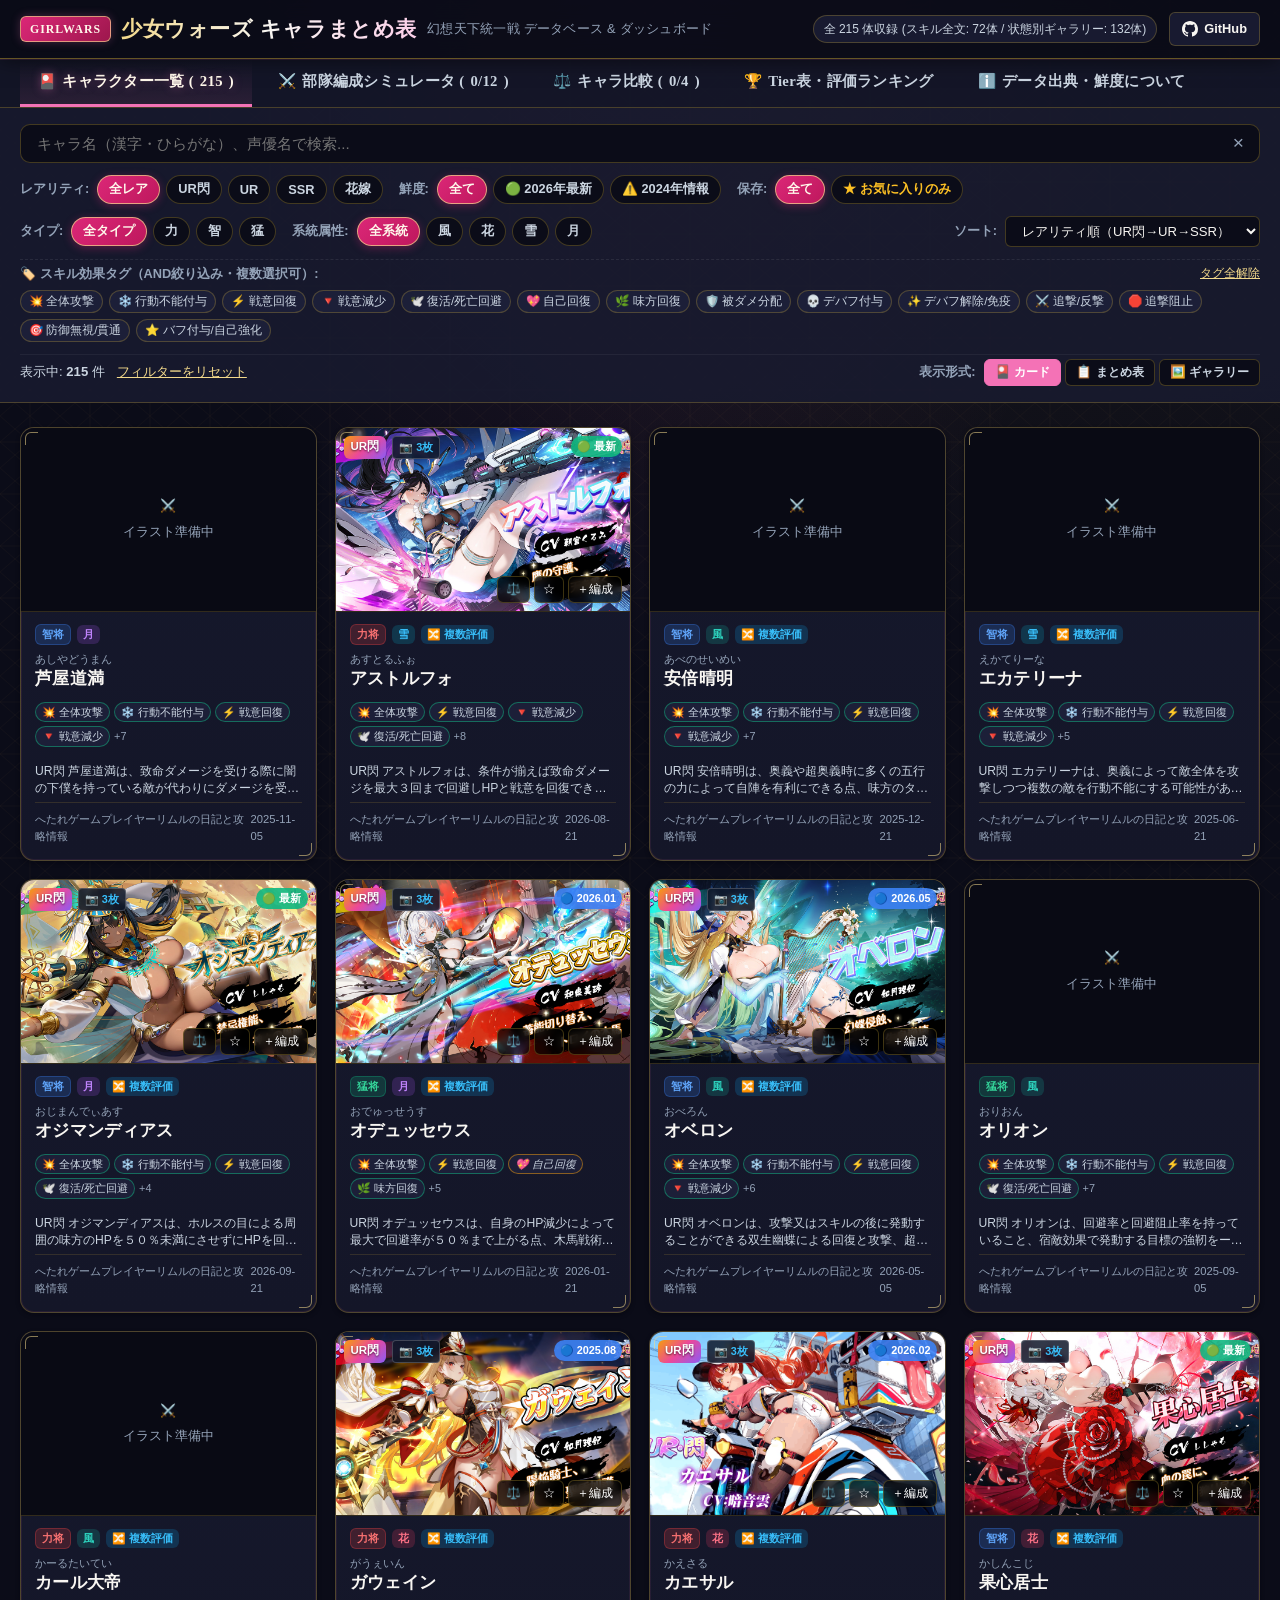
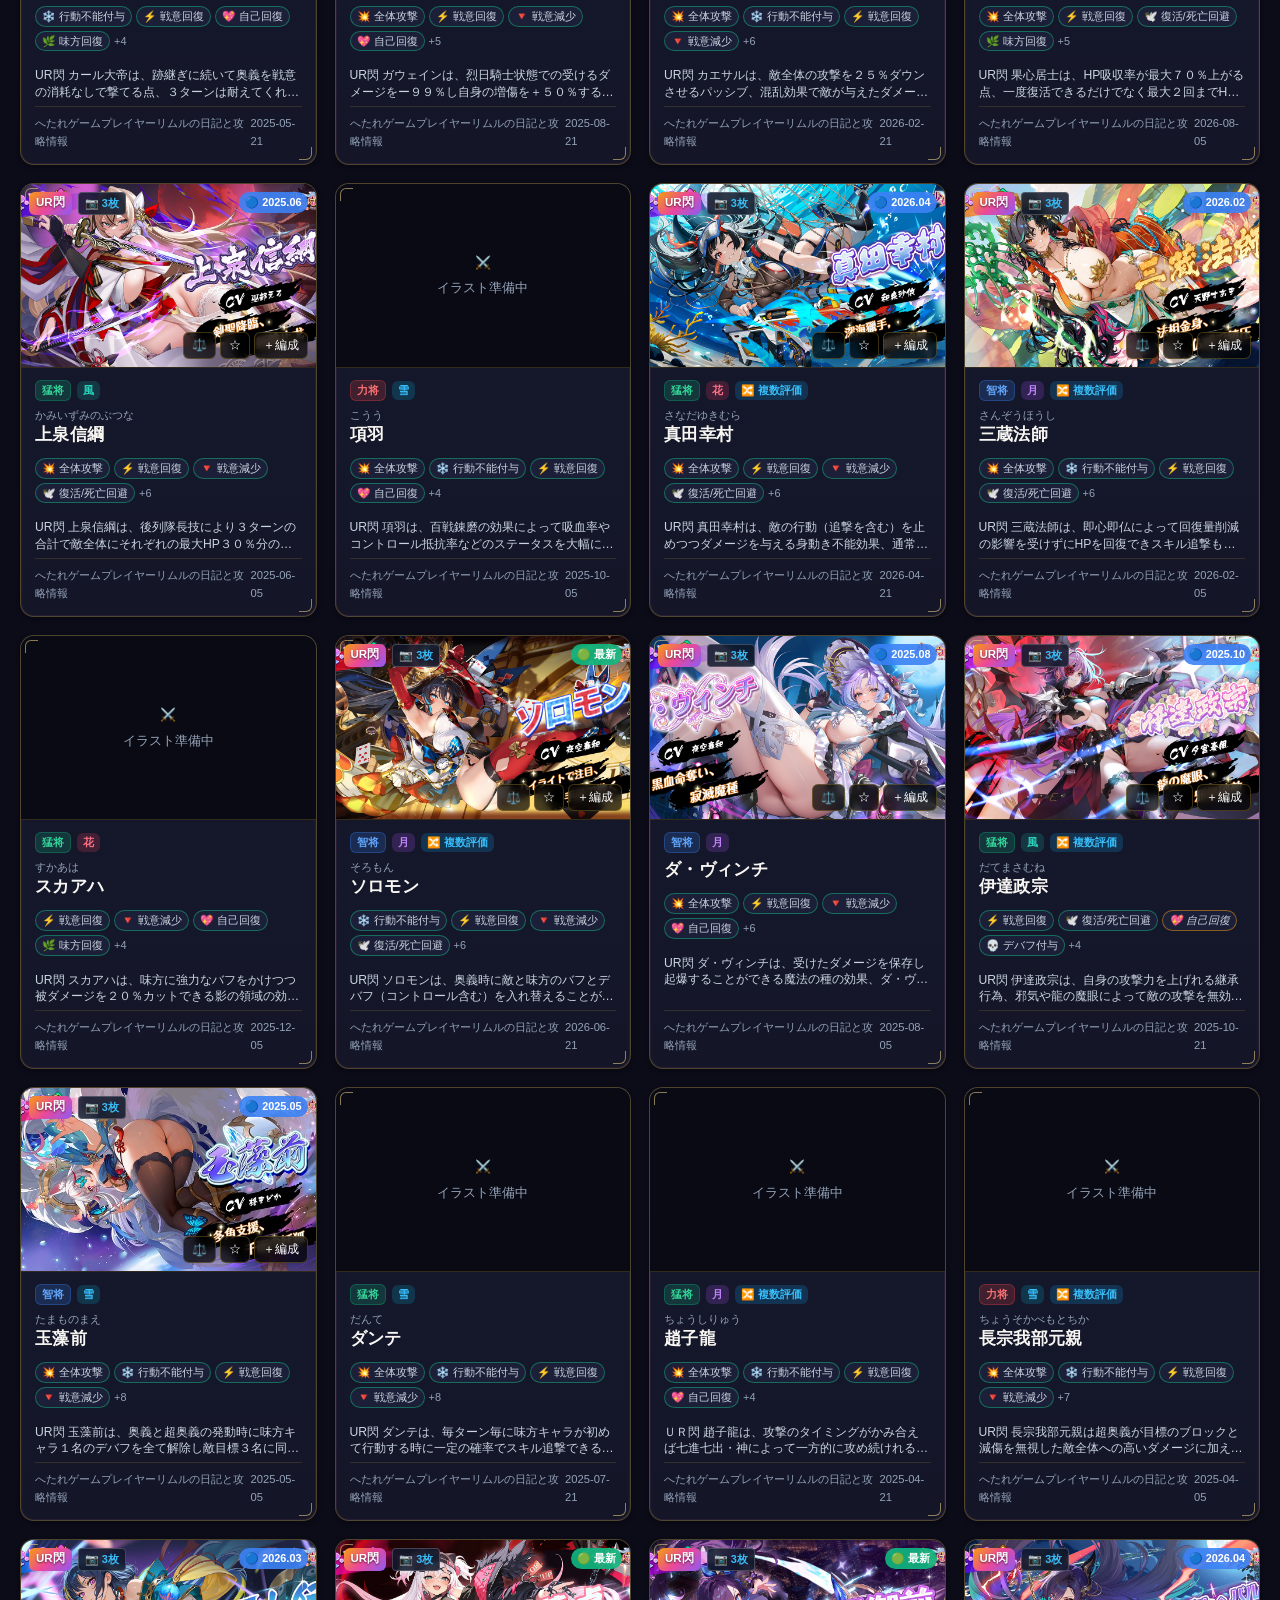
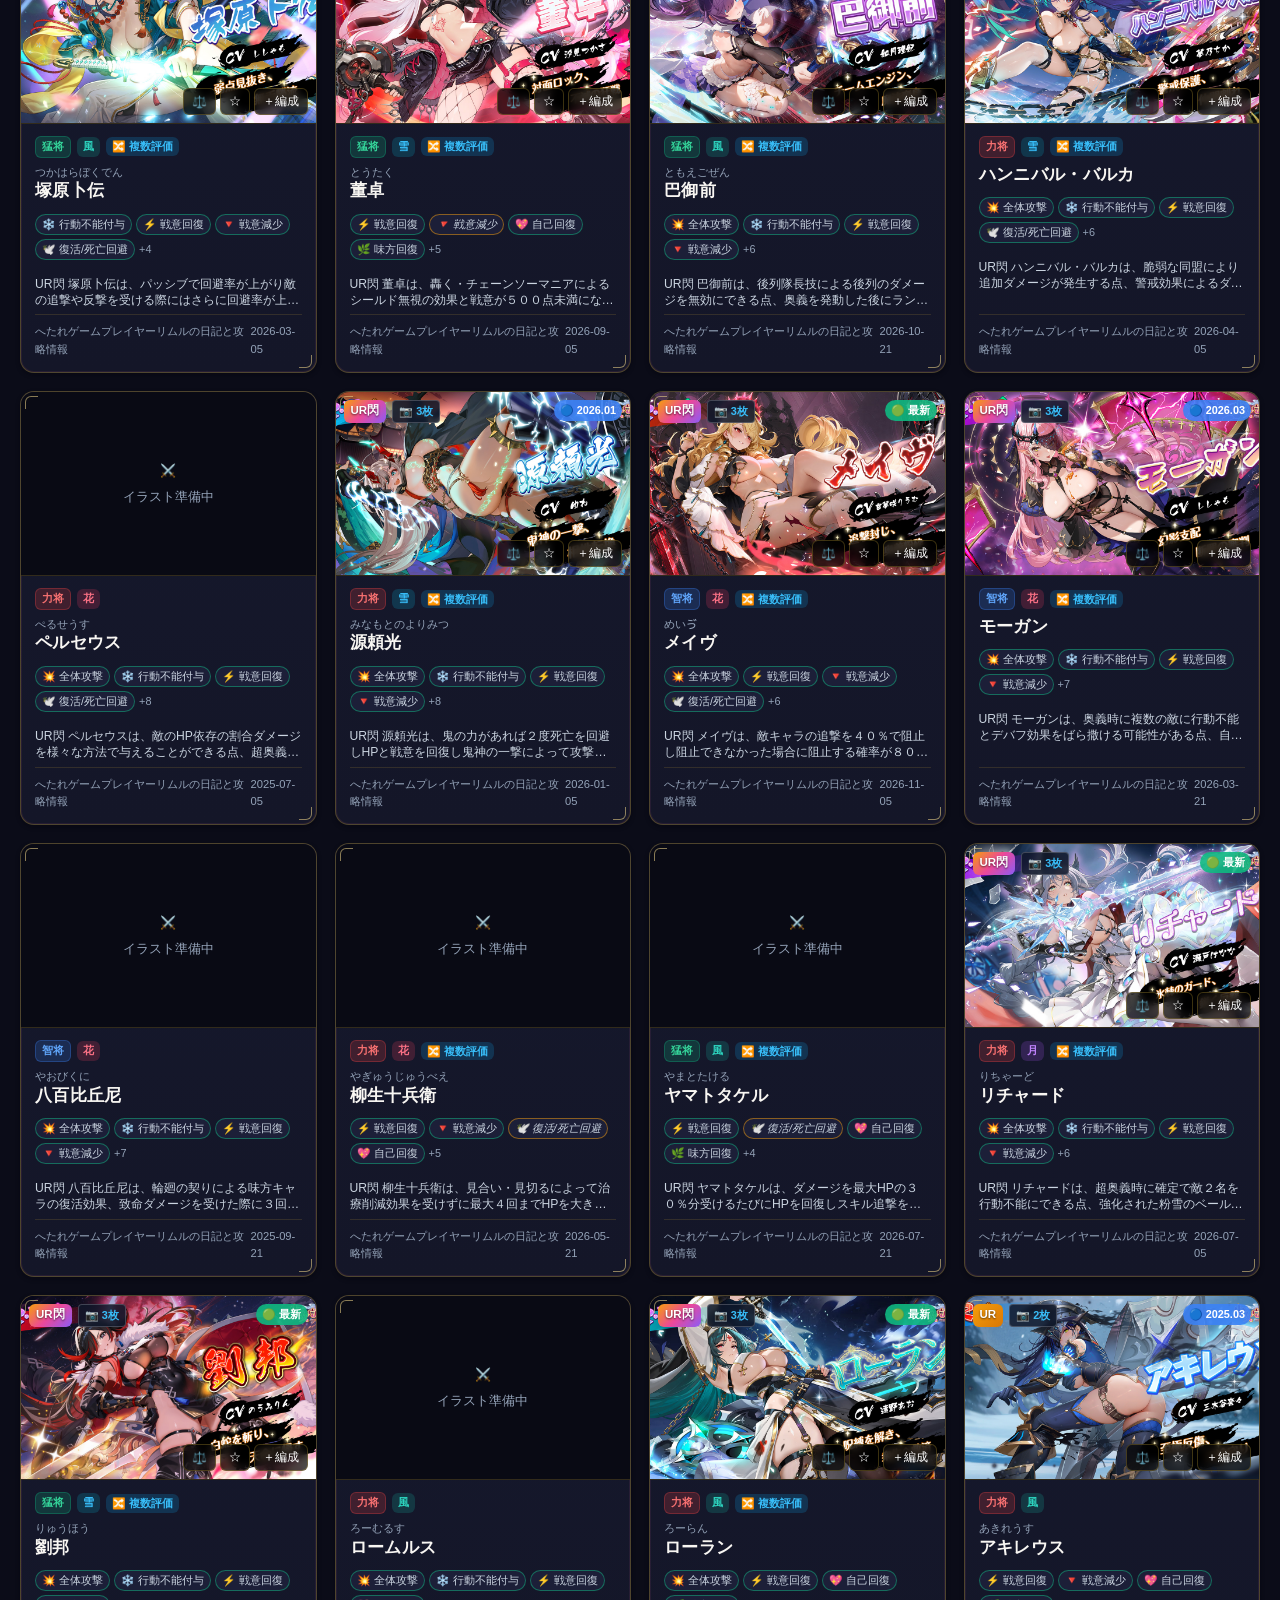
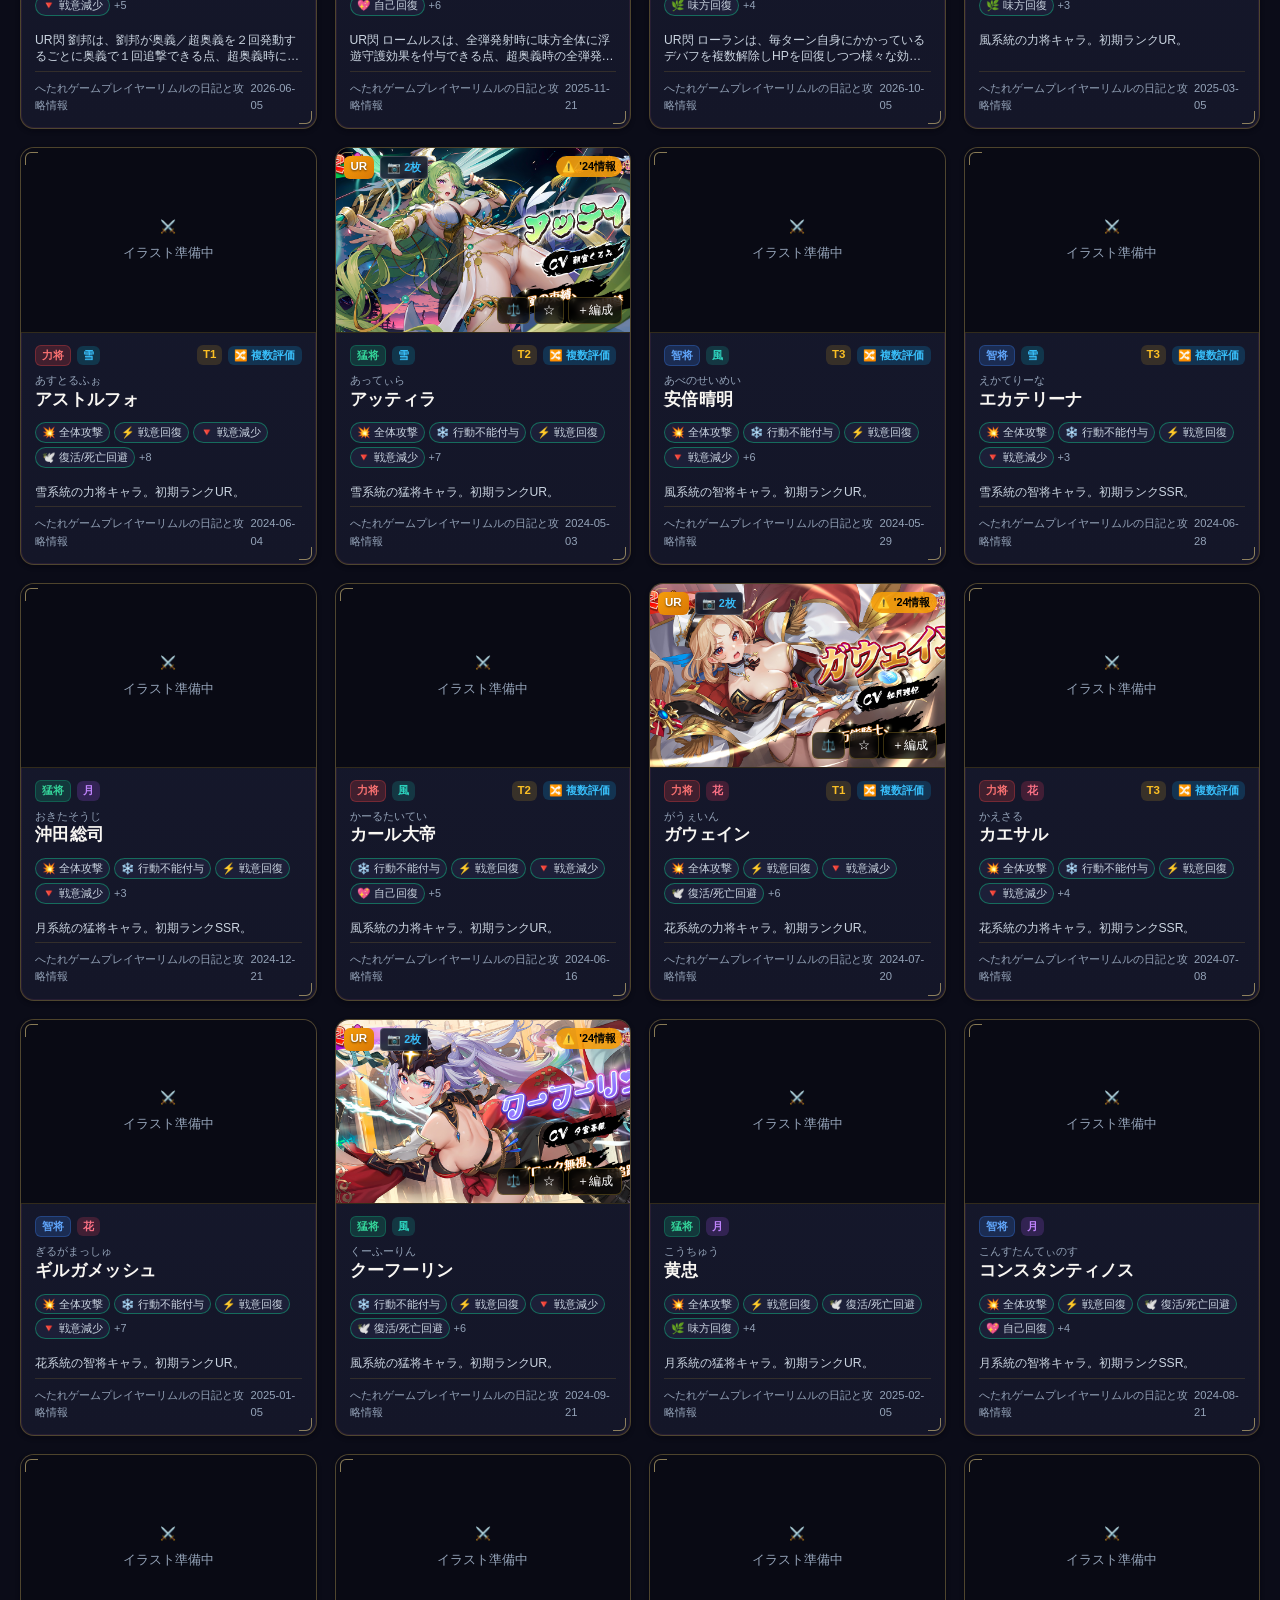
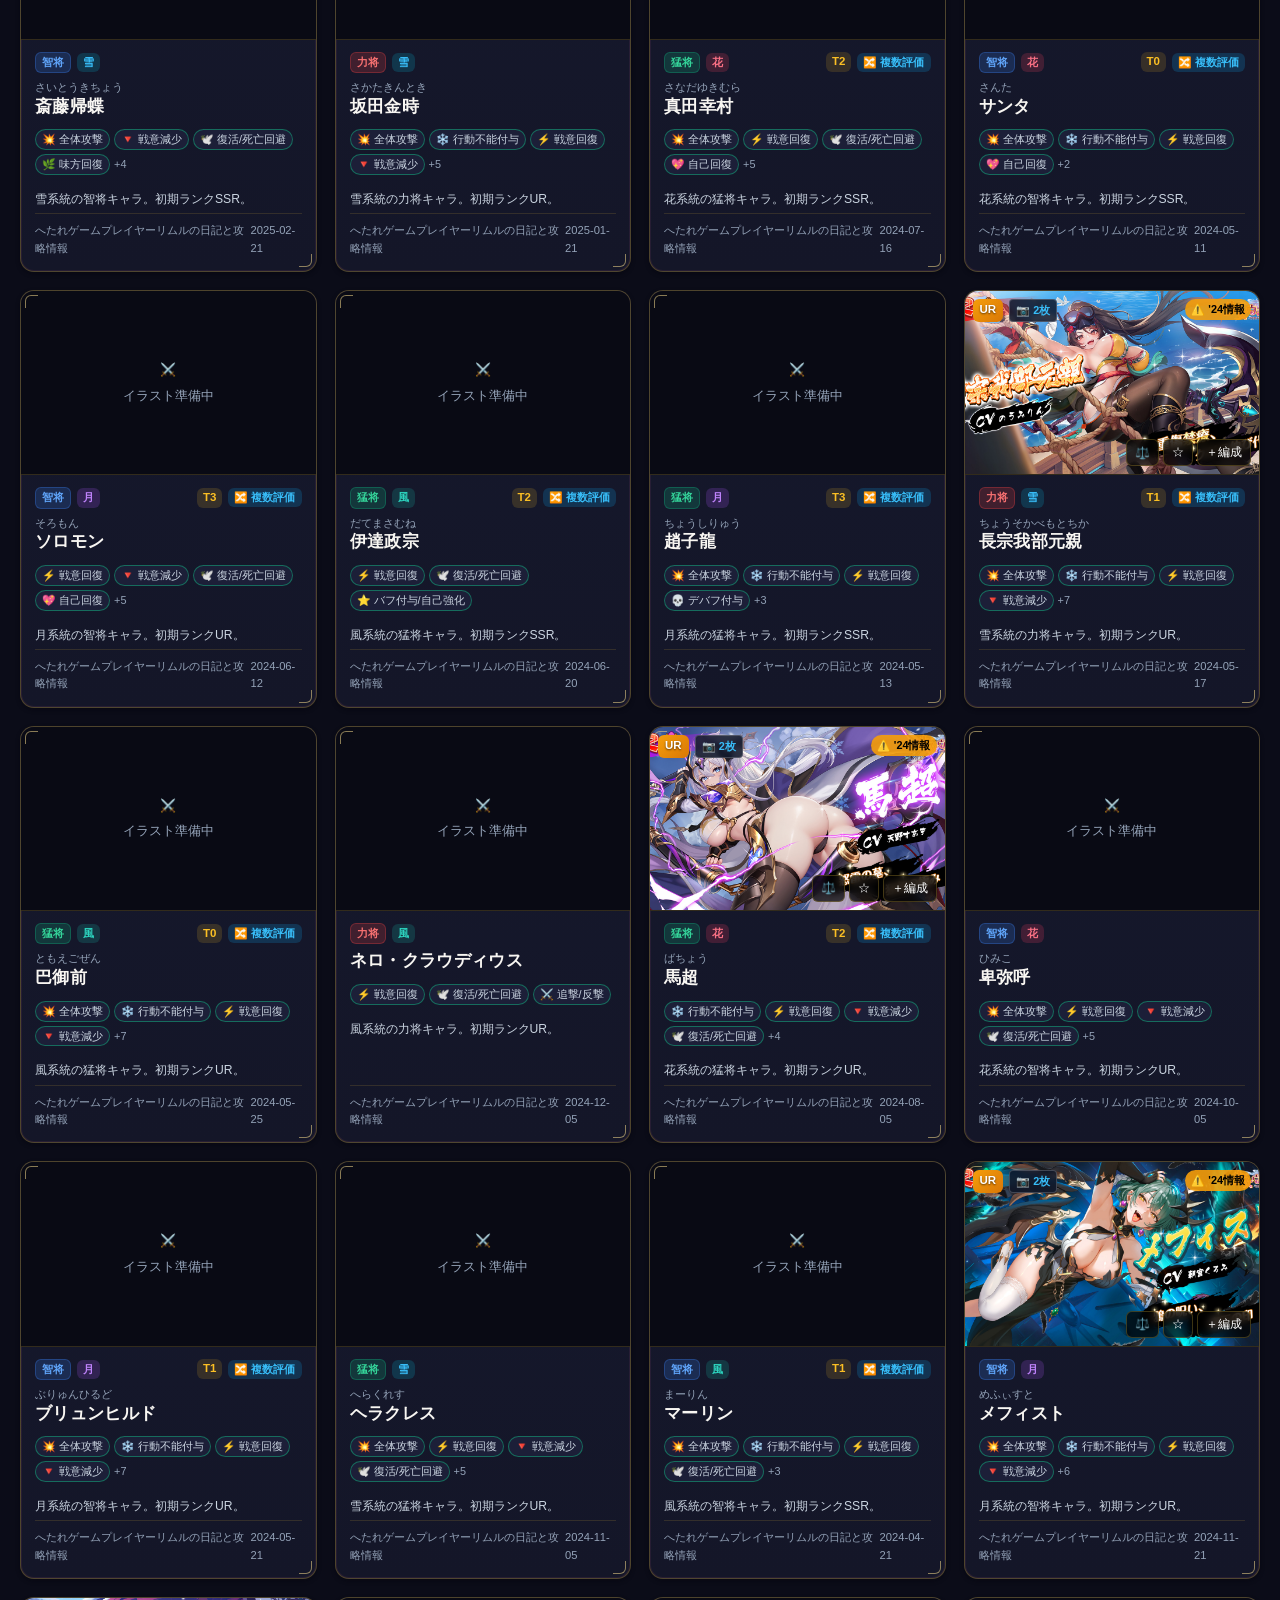
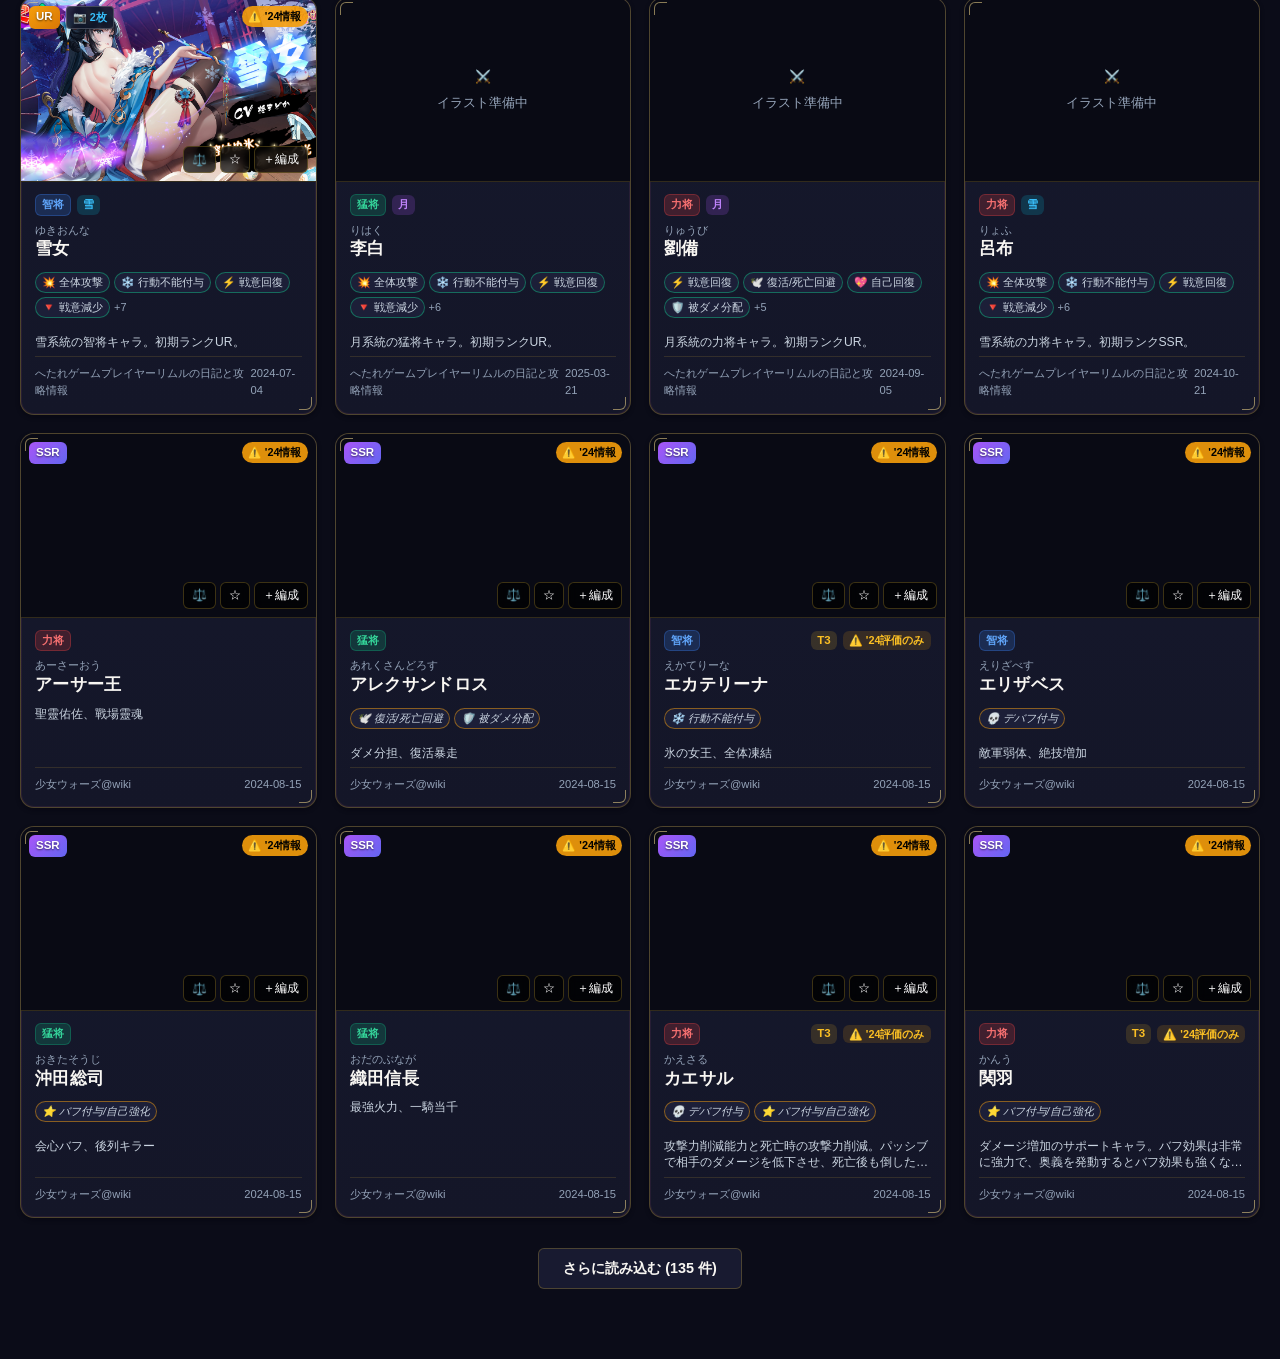
==== commit 0c43f19d: "feat: 第16弾（公式Discord「UR図鑑」画像32件差し替え・公式性能紹介WebP追加・公式紹介文収録・SW v3更新）" ====
--- a/app/index.html
+++ b/app/index.html
@@ -415,7 +415,7 @@
             <h3>マトメバコ！ (kokomatoblog.com)</h3>
             <span class="source-tag tag-fresh">最終更新: 2026年11月9日（現役更新中）</span>
           </div>
-          <p>最新のUR閃キャラクターおよび花嫁全89体の解放ヒント一覧、スキル評価ハイライト、おすすめ宝石、および高画質な公式ゲーム内立ち絵・状態別イラスト（通常・下着姿・限定衣装・脱衣後など計124体・339枚の差分ギャラリー）を提供しています。</p>
+          <p>最新のUR閃キャラクターおよび花嫁全89体の解放ヒント一覧、スキル評価ハイライト、おすすめ宝石、および高画質な公式ゲーム内立ち絵・状態別イラスト（通常・下着姿・限定衣装・脱衣後・公式性能紹介など計132体・371枚の差分ギャラリー）を提供しています。</p>
           <a href="https://kokomatoblog.com/category/game/shoujyowars" target="_blank" class="btn-source-link">マトメバコ！少女ウォーズ記事 ↗</a>
         </div>
       </div>
@@ -455,6 +455,7 @@
     <div class="lightbox-help" aria-label="操作ヘルプ">
       <span>←→ キャラ移動</span>
       <span>↑↓ 画像切替</span>
+      <span>ピンチ・ダブルタップで拡大</span>
       <span>Esc 閉じる</span>
     </div>
   </div>
@@ -465,8 +466,16 @@
   <script src="app.js"></script>
   <script>
     if ('serviceWorker' in navigator) {
+      const hadController = !!navigator.serviceWorker.controller;
+      let refreshing = false;
+      navigator.serviceWorker.addEventListener('controllerchange', () => {
+        if (hadController && !refreshing) {
+          refreshing = true;
+          window.location.reload();
+        }
+      });
       window.addEventListener('load', () => {
-        navigator.serviceWorker.register('sw.js').catch(() => {});
+        navigator.serviceWorker.register('sw.js', { updateViaCache: 'none' }).catch(() => {});
       });
     }
   </script>
--- a/app/style.css
+++ b/app/style.css
@@ -2107,6 +2107,7 @@
   justify-content: center;
   padding: 8px 0;
   overflow: hidden;
+  touch-action: none;
 }
 
 .lightbox-img {
@@ -2117,6 +2118,9 @@
   object-fit: contain;
   border-radius: var(--radius-sm);
   box-shadow: 0 12px 40px rgba(0, 0, 0, 0.8);
+  transform-origin: center center;
+  will-change: transform;
+  touch-action: none;
 }
 
 .lightbox-nav-btn {
@@ -2156,10 +2160,14 @@
 .lightbox-thumbs {
   display: flex;
   align-items: center;
-  justify-content: center;
+  justify-content: flex-start;
   gap: 8px;
-  padding: 8px 4px 4px;
+  width: 100%;
+  max-width: 100%;
+  padding: 8px 12px 4px;
   overflow-x: auto;
+  -webkit-overflow-scrolling: touch;
+  scroll-padding-inline: 12px;
   flex-shrink: 0;
   z-index: 10;
 }
@@ -2167,6 +2175,7 @@
 .lightbox-thumb-btn {
   display: inline-flex;
   align-items: center;
+  flex-shrink: 0;
   gap: 6px;
   padding: 4px 10px;
   border-radius: var(--radius-full);
@@ -2179,6 +2188,14 @@
   white-space: nowrap;
 }
 
+.lightbox-thumb-btn:first-child {
+  margin-left: auto;
+}
+
+.lightbox-thumb-btn:last-child {
+  margin-right: auto;
+}
+
 .lightbox-thumb-btn.active {
   background: linear-gradient(135deg, #db2777 0%, #be185d 100%);
   border-color: var(--accent-gold-light);
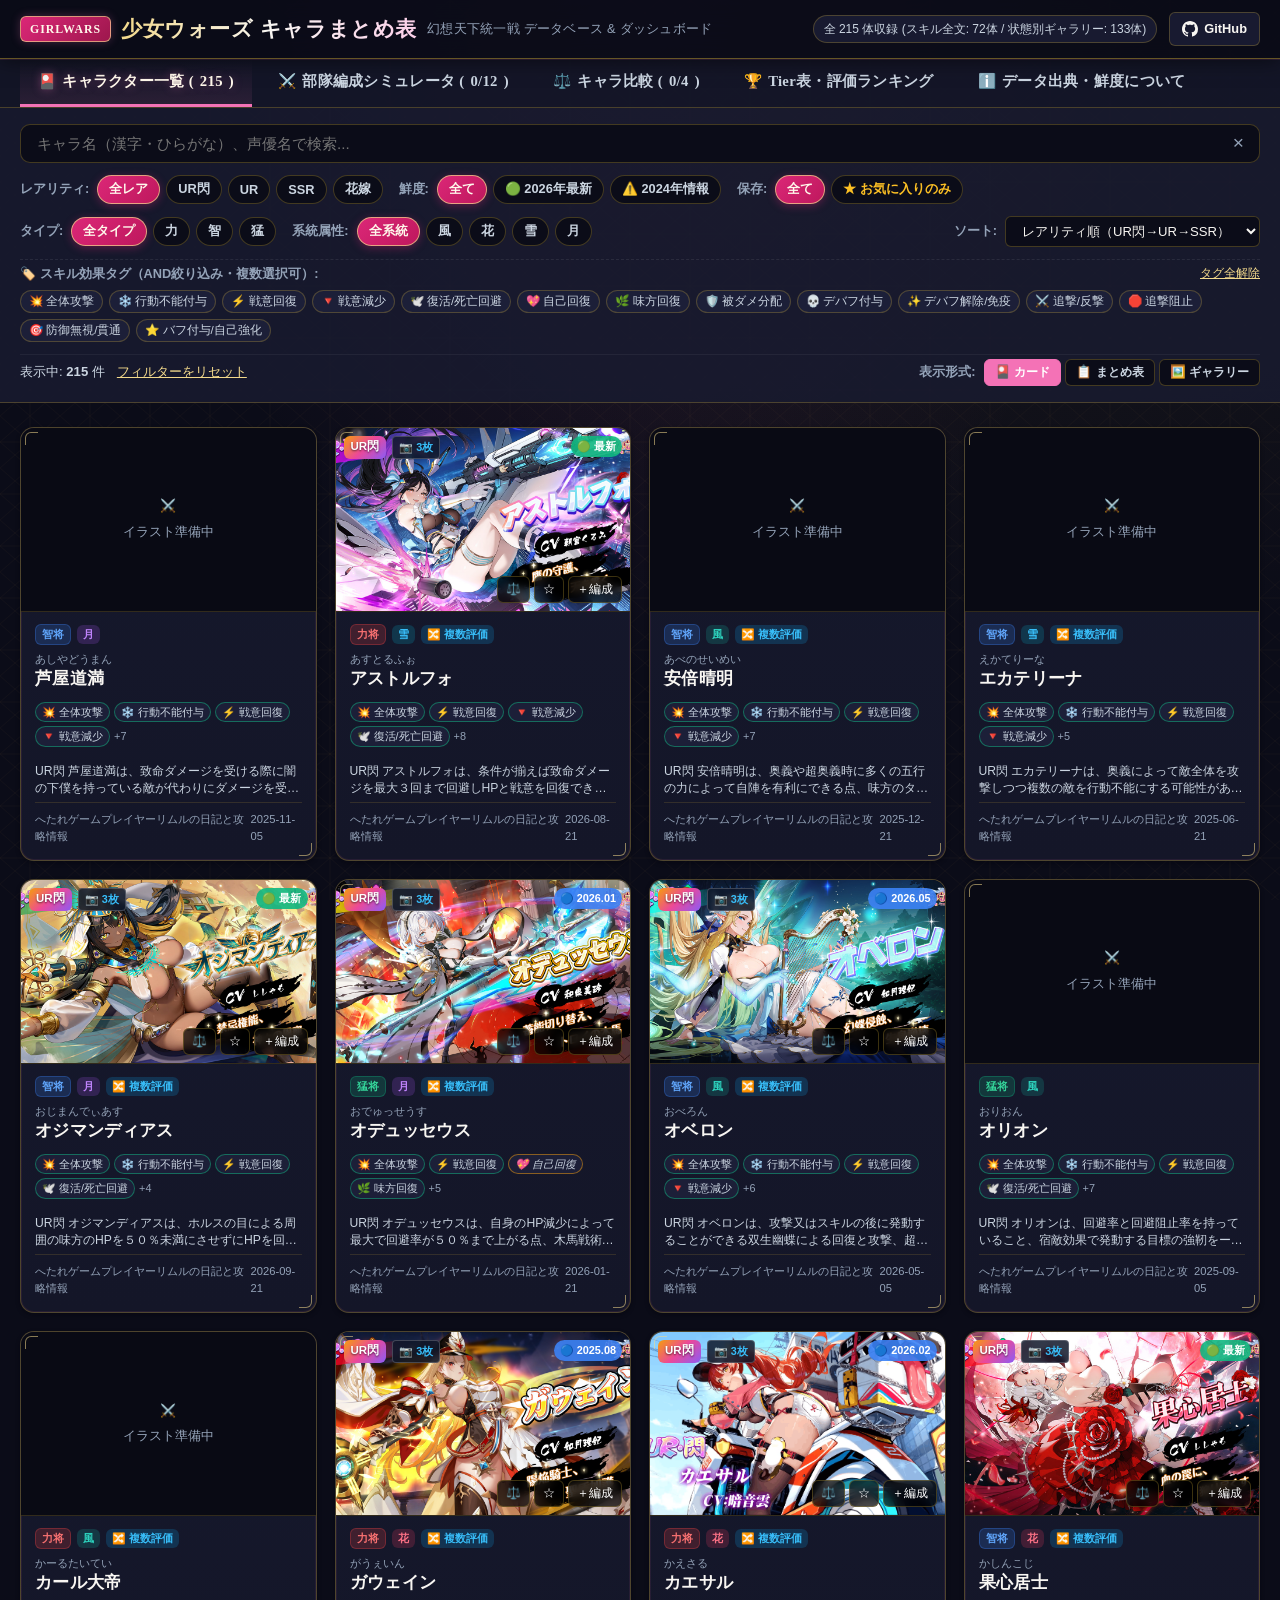
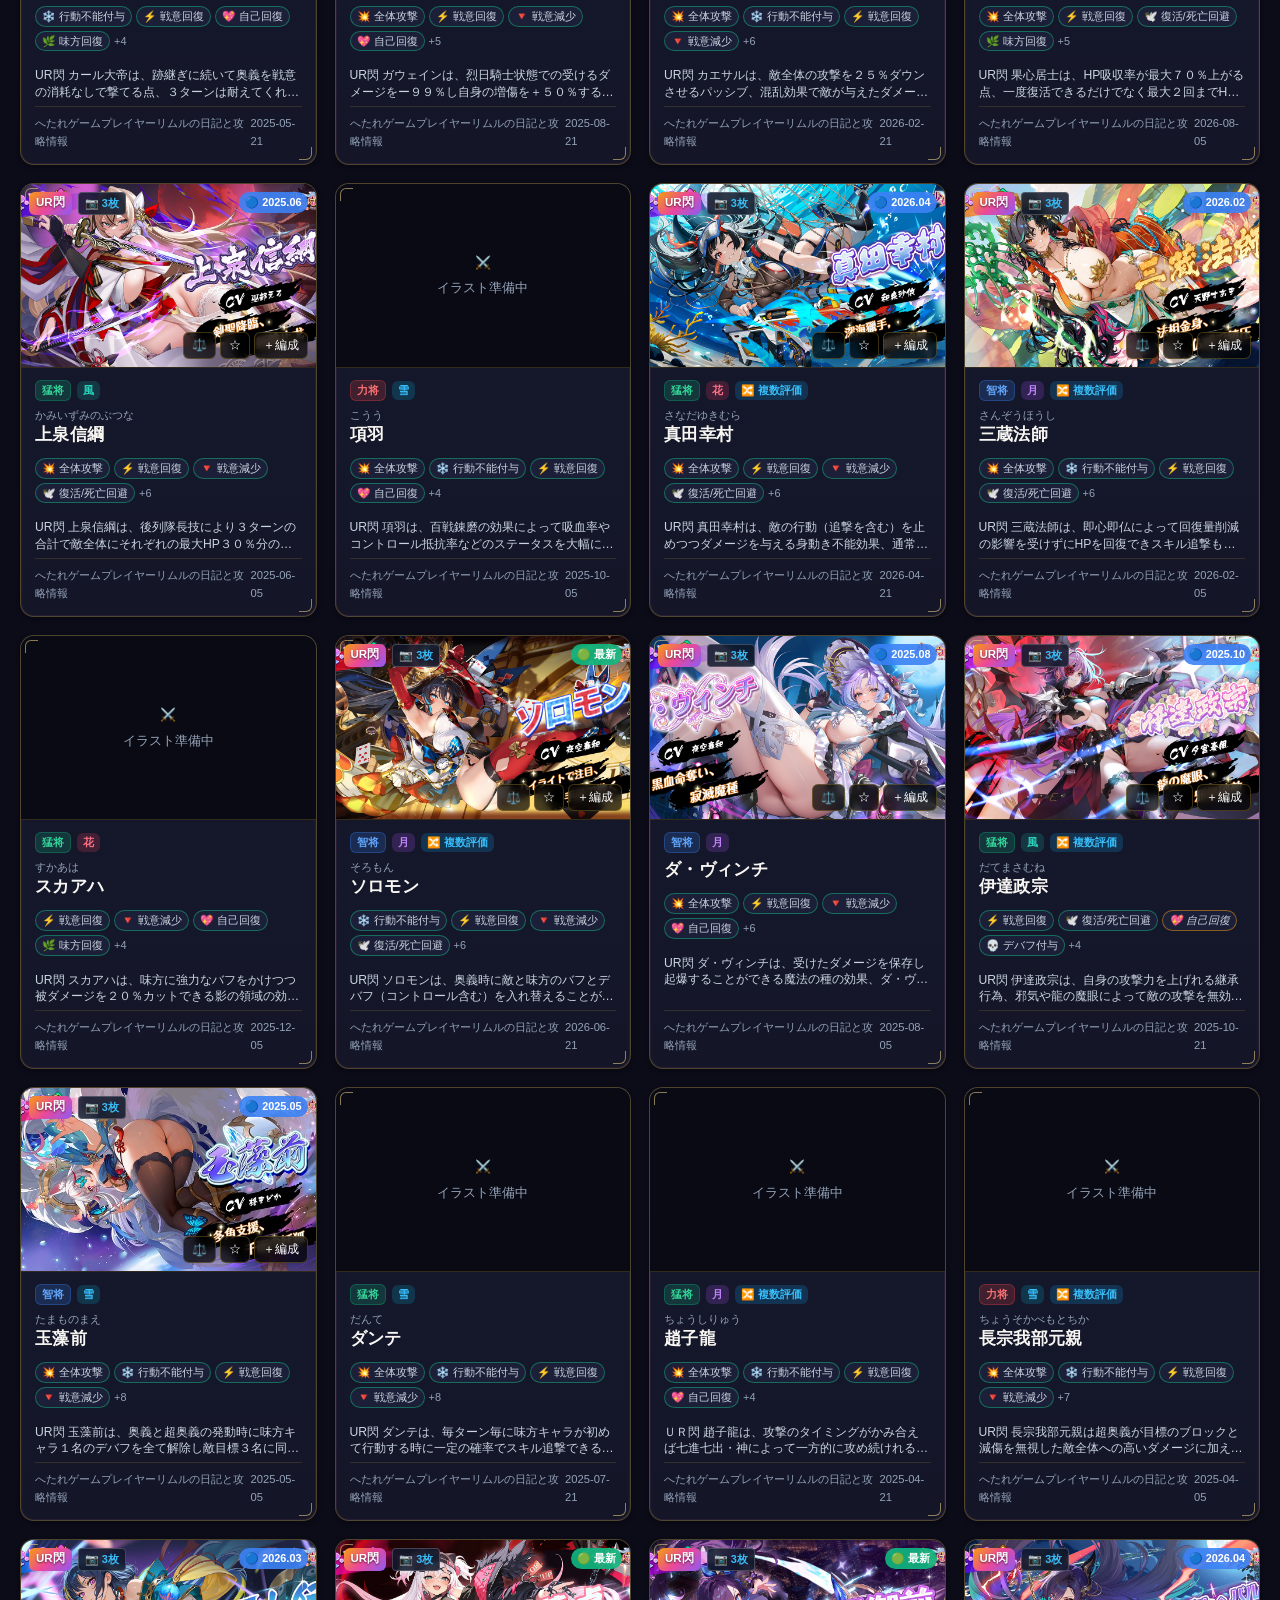
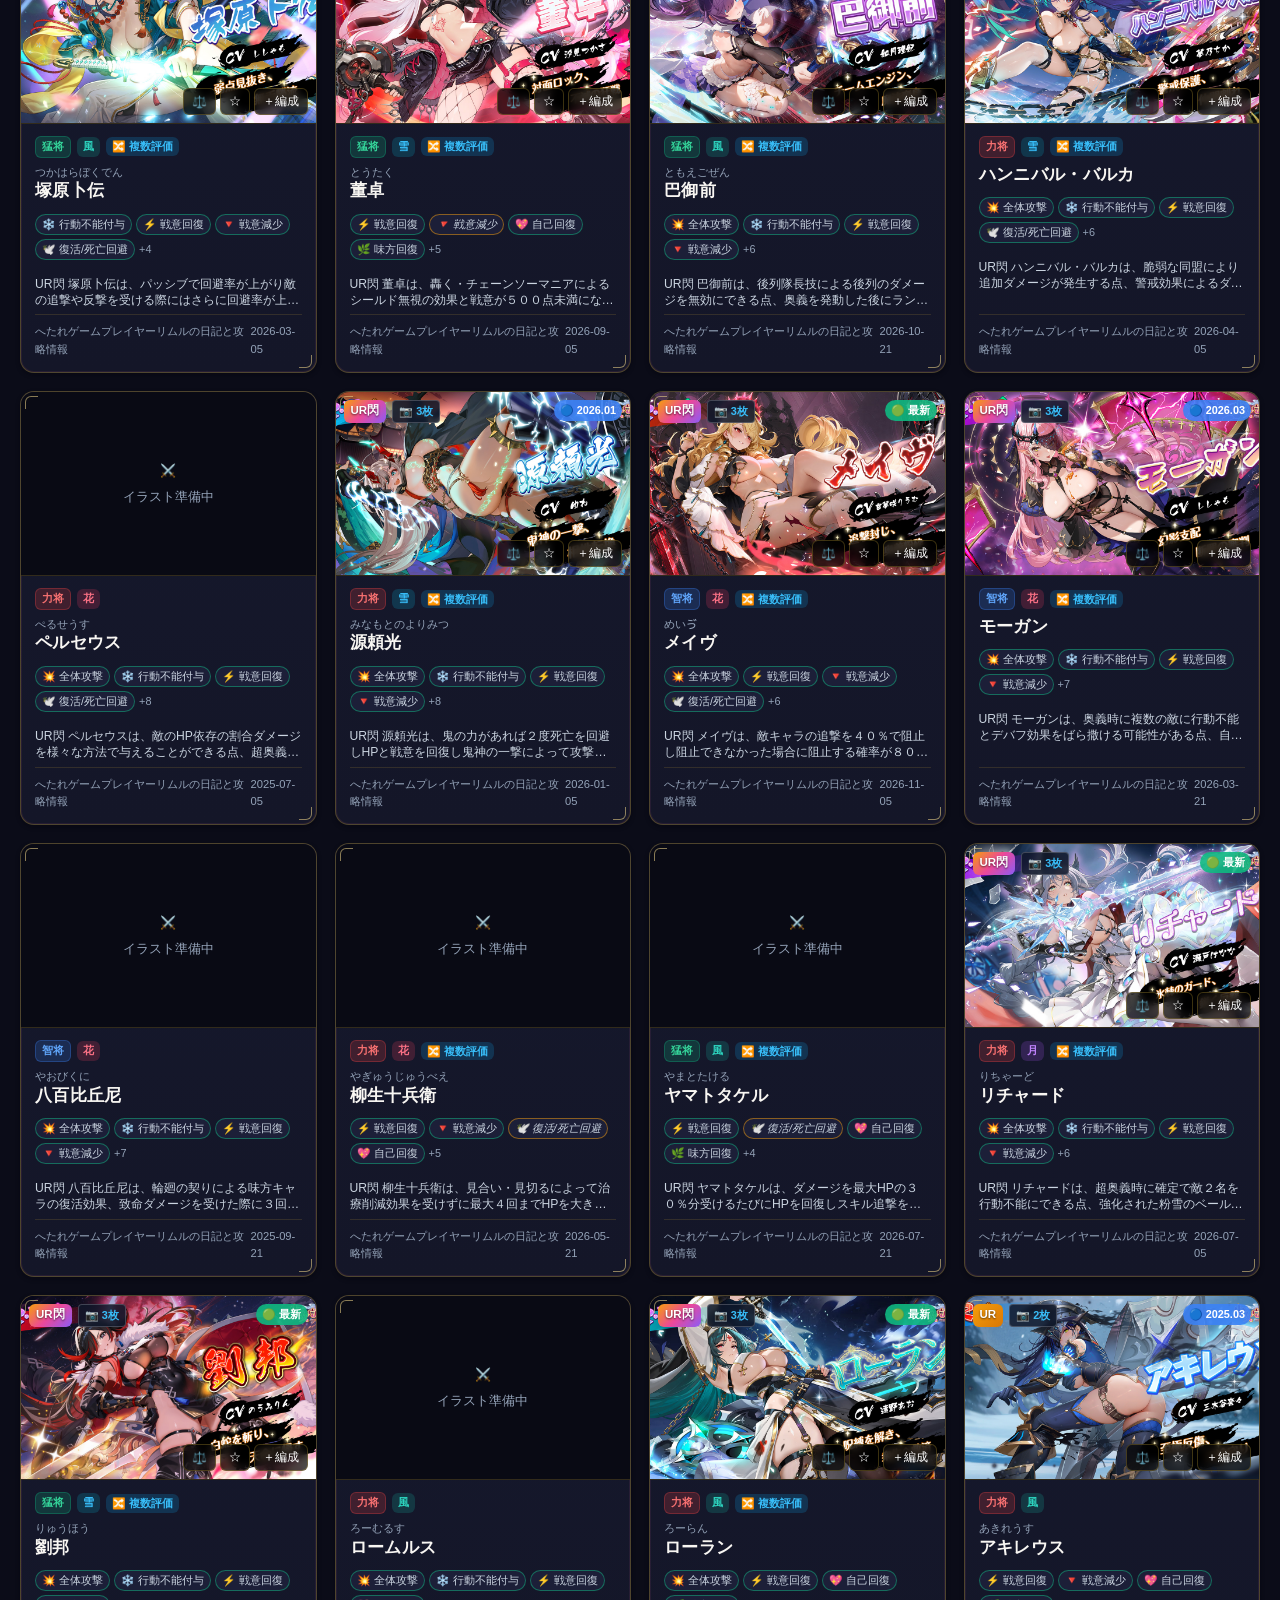
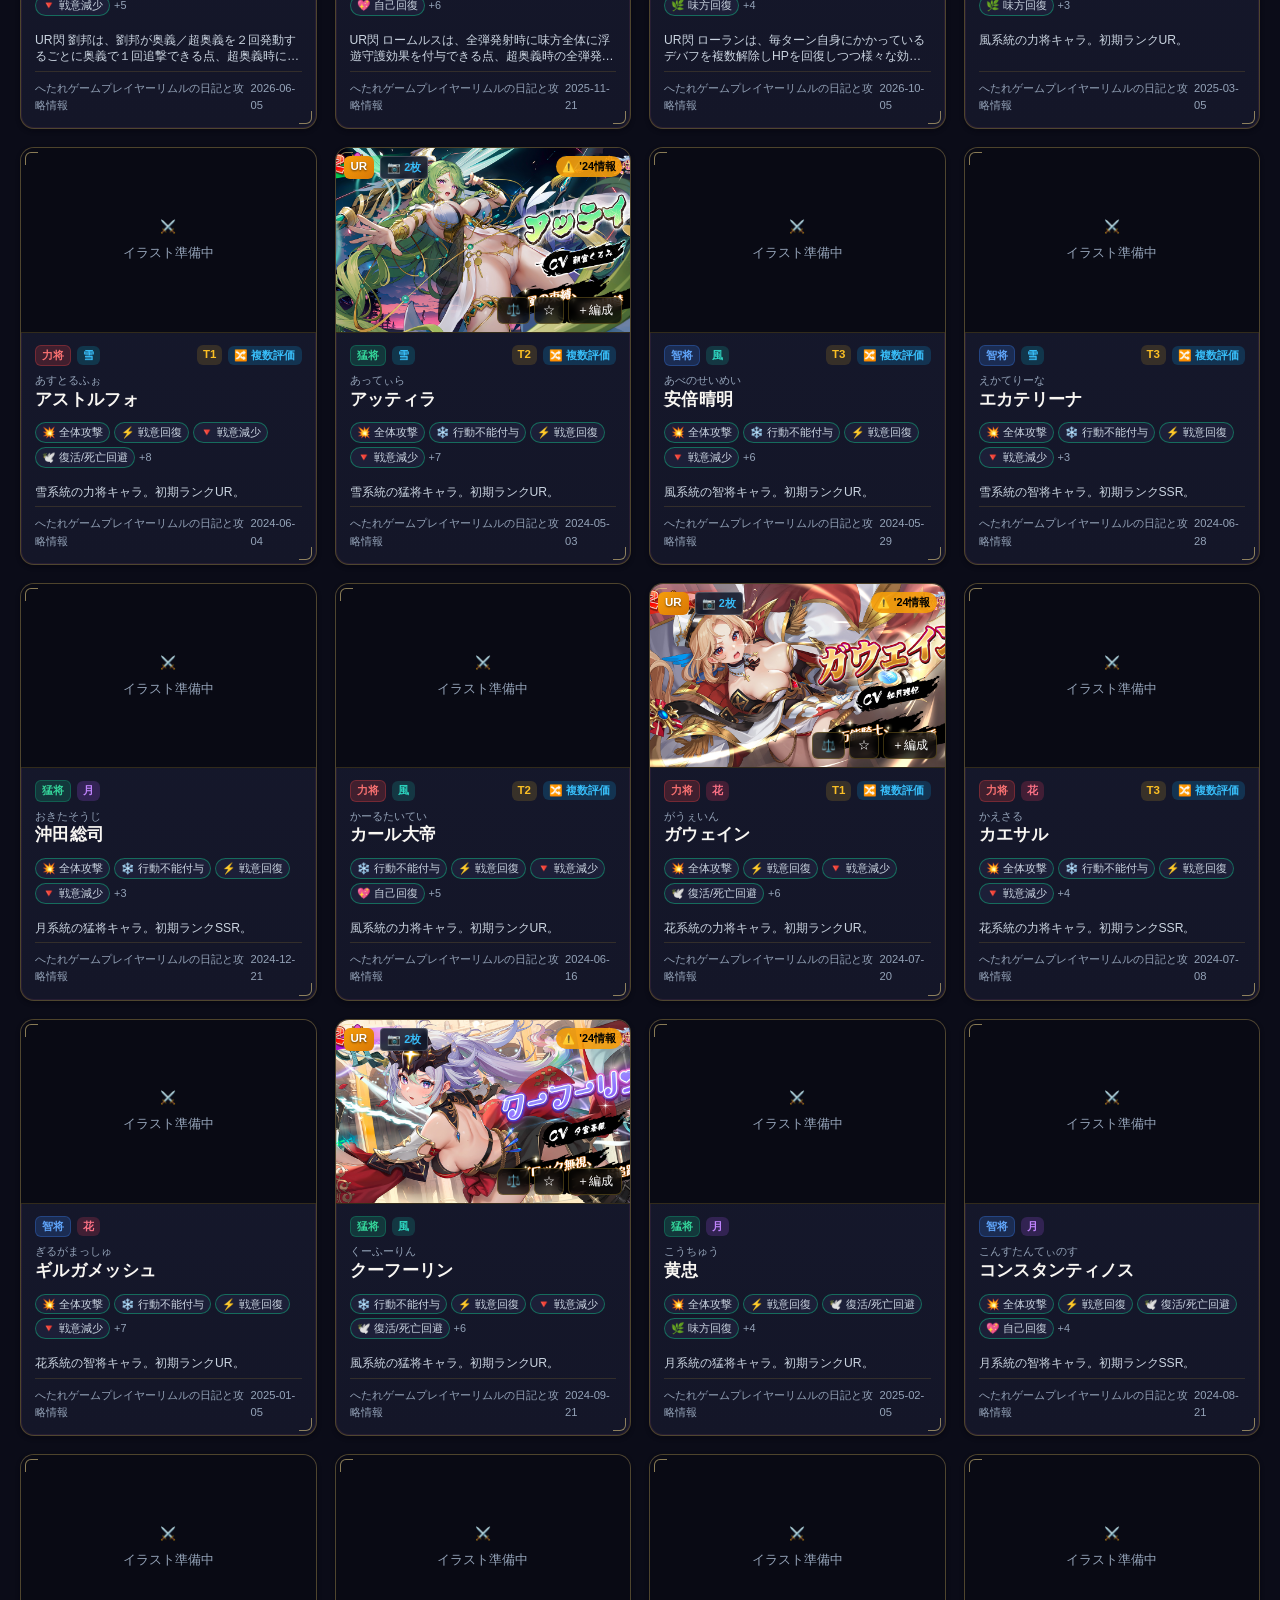
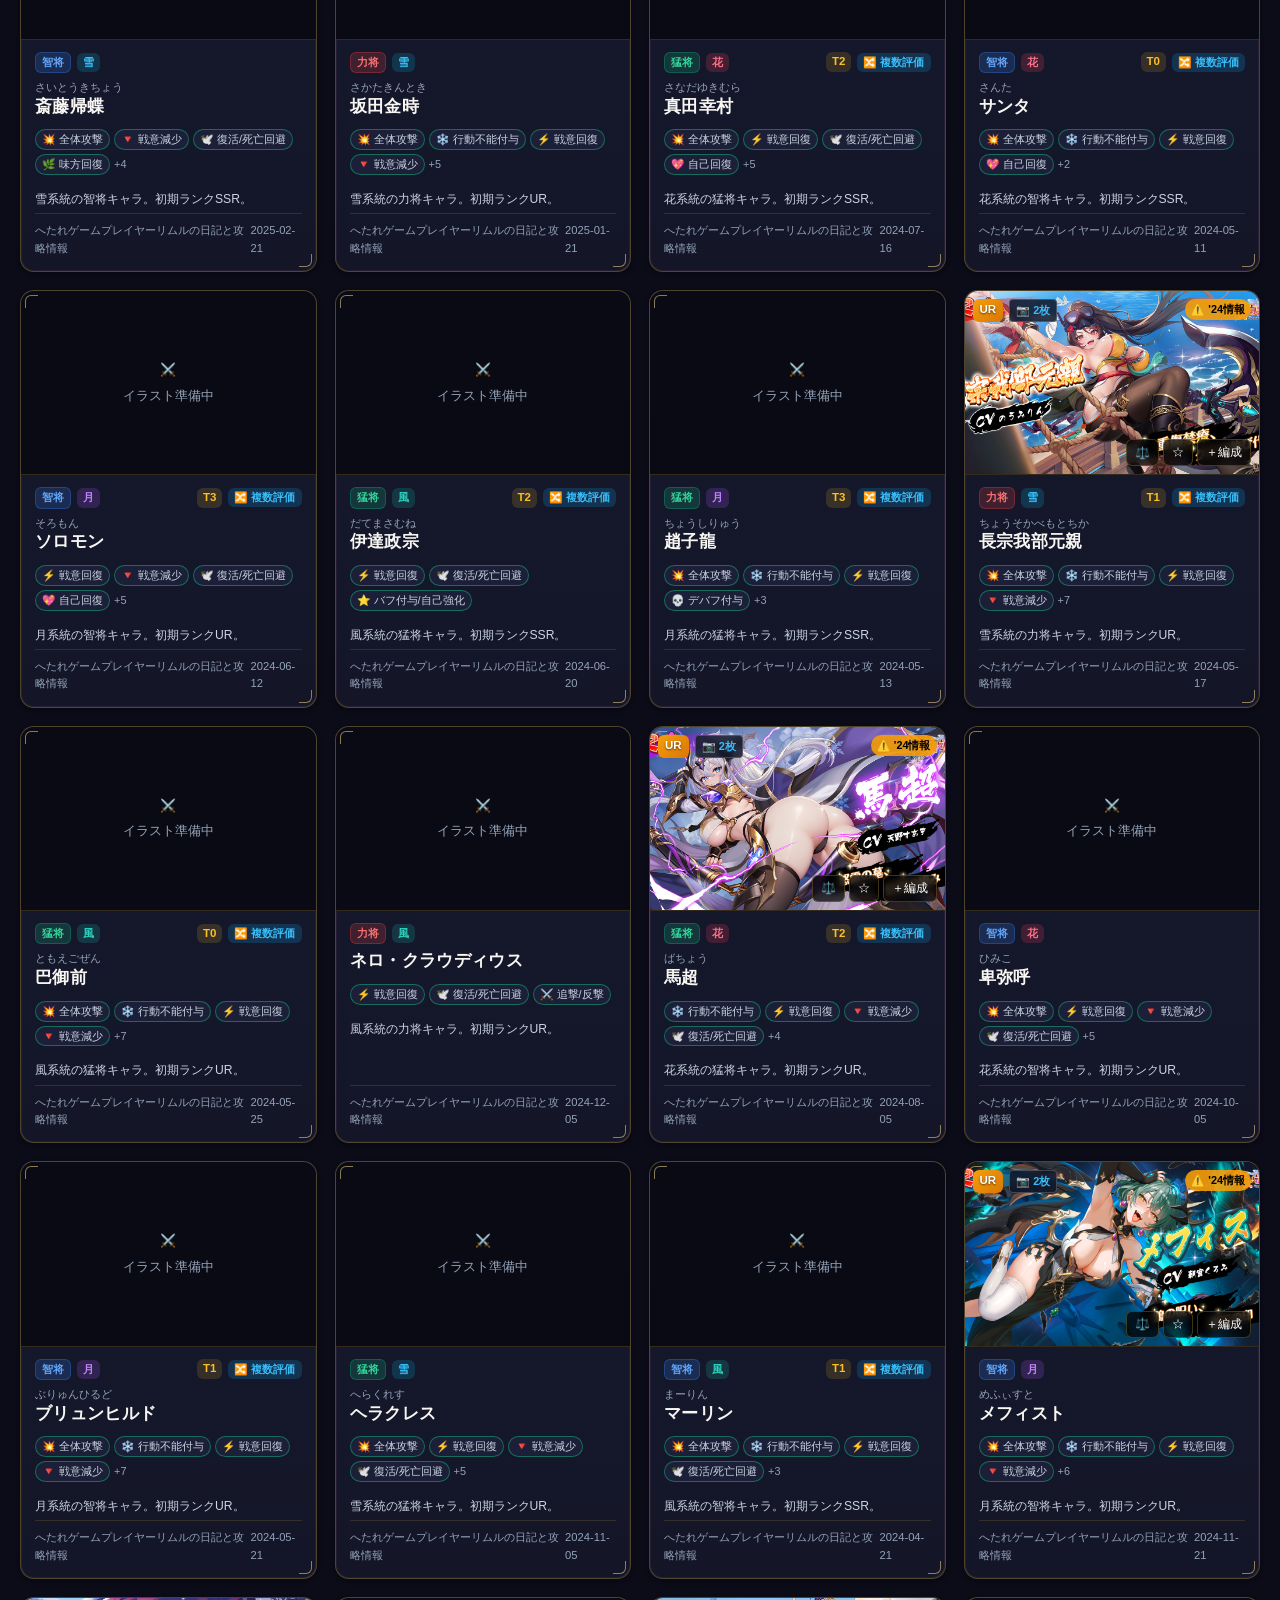
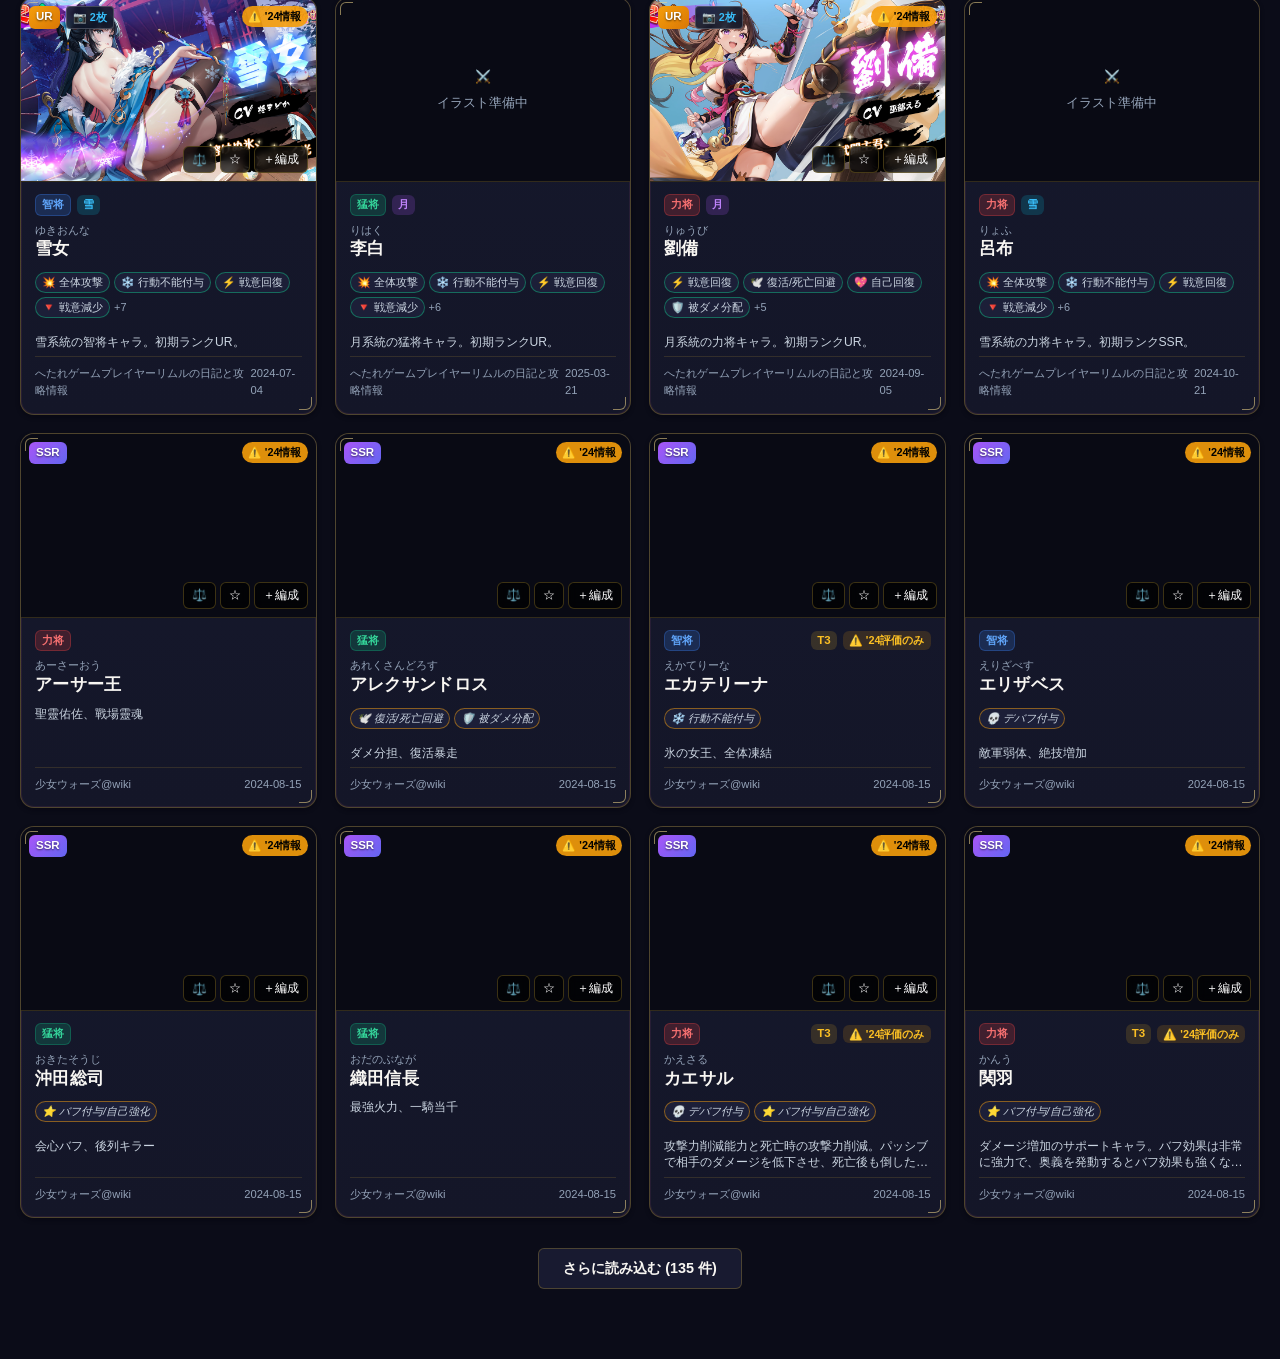
==== commit 158a17b8: "第17弾: 劉備(UR)の公式Discord画像差し替え＋紹介文出典表示＋generatedAt更新" ====
--- a/app/index.html
+++ b/app/index.html
@@ -415,7 +415,7 @@
             <h3>マトメバコ！ (kokomatoblog.com)</h3>
             <span class="source-tag tag-fresh">最終更新: 2026年11月9日（現役更新中）</span>
           </div>
-          <p>最新のUR閃キャラクターおよび花嫁全89体の解放ヒント一覧、スキル評価ハイライト、おすすめ宝石、および高画質な公式ゲーム内立ち絵・状態別イラスト（通常・下着姿・限定衣装・脱衣後・公式性能紹介など計132体・371枚の差分ギャラリー）を提供しています。</p>
+          <p>最新のUR閃キャラクターおよび花嫁全89体の解放ヒント一覧、スキル評価ハイライト、おすすめ宝石、および高画質な公式ゲーム内立ち絵・状態別イラスト（通常・下着姿・限定衣装・脱衣後・公式性能紹介など計133体・372枚の差分ギャラリー）を提供しています。</p>
           <a href="https://kokomatoblog.com/category/game/shoujyowars" target="_blank" class="btn-source-link">マトメバコ！少女ウォーズ記事 ↗</a>
         </div>
       </div>
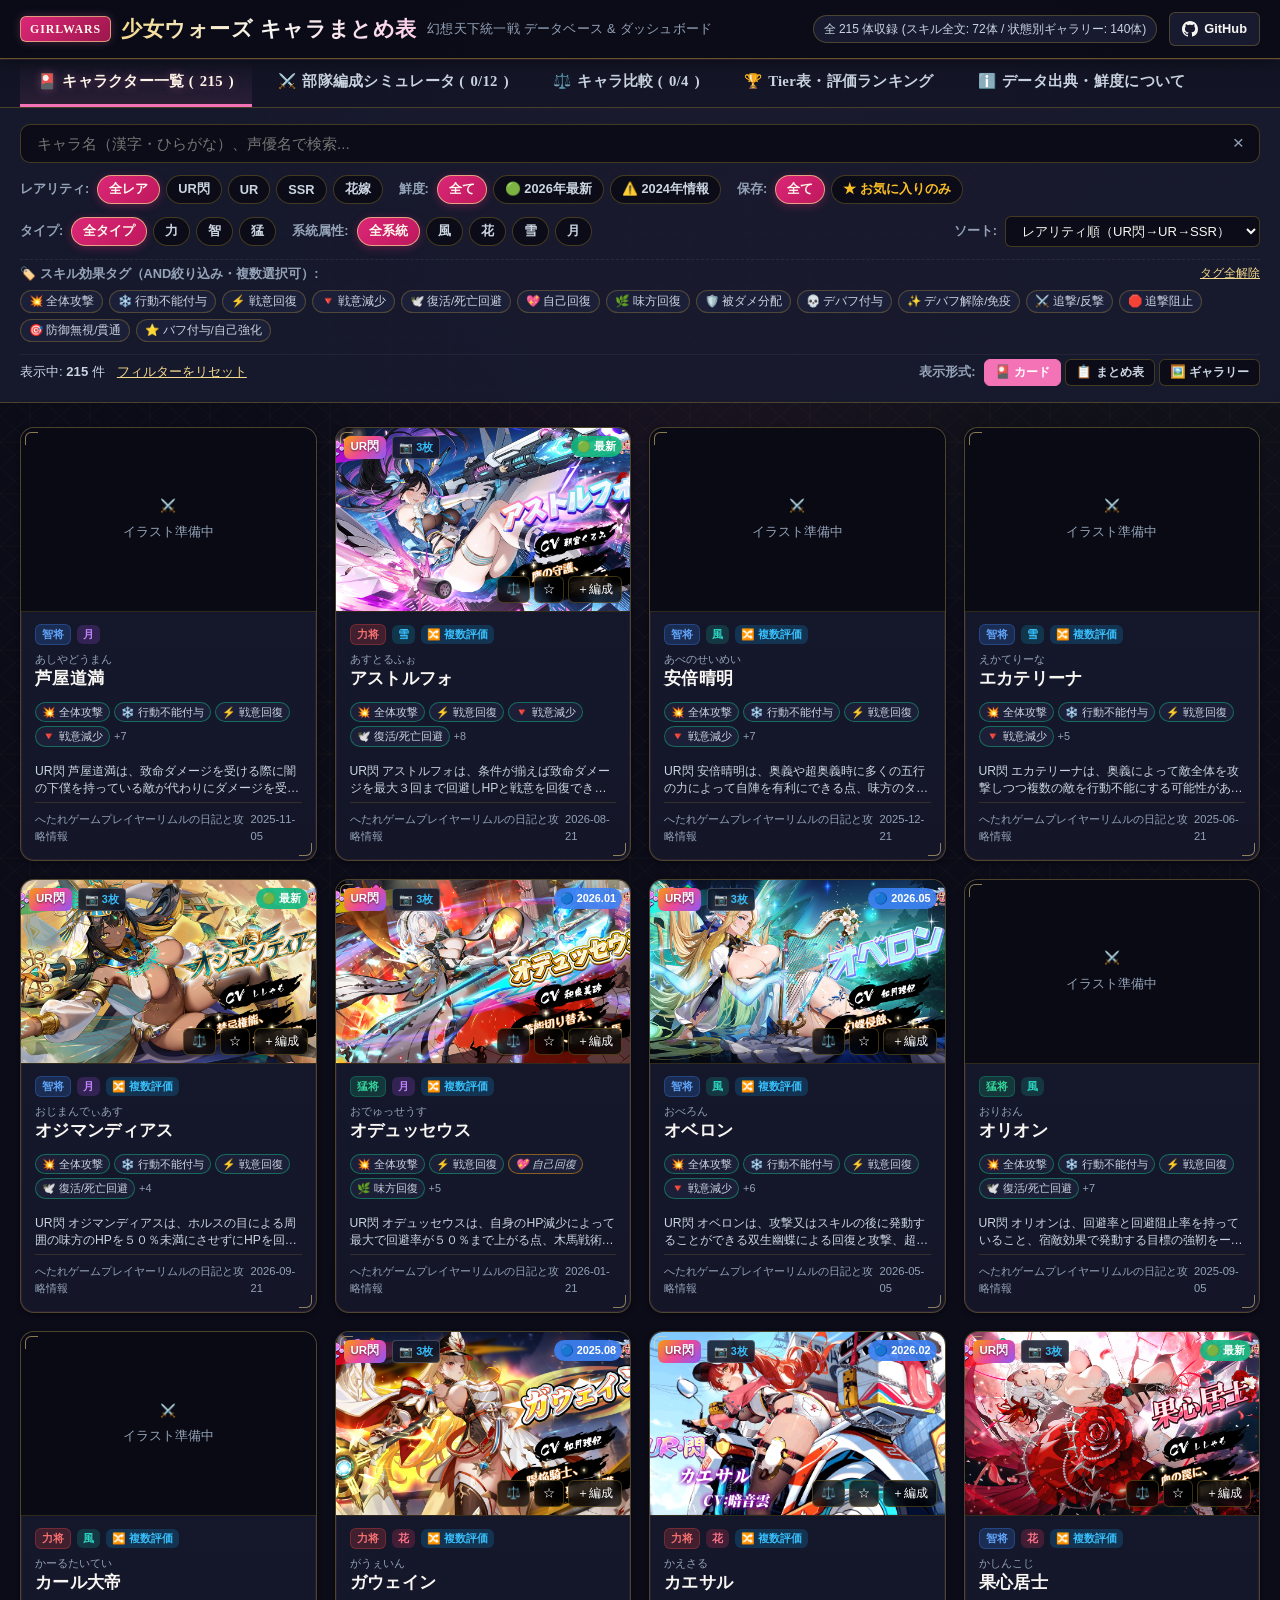
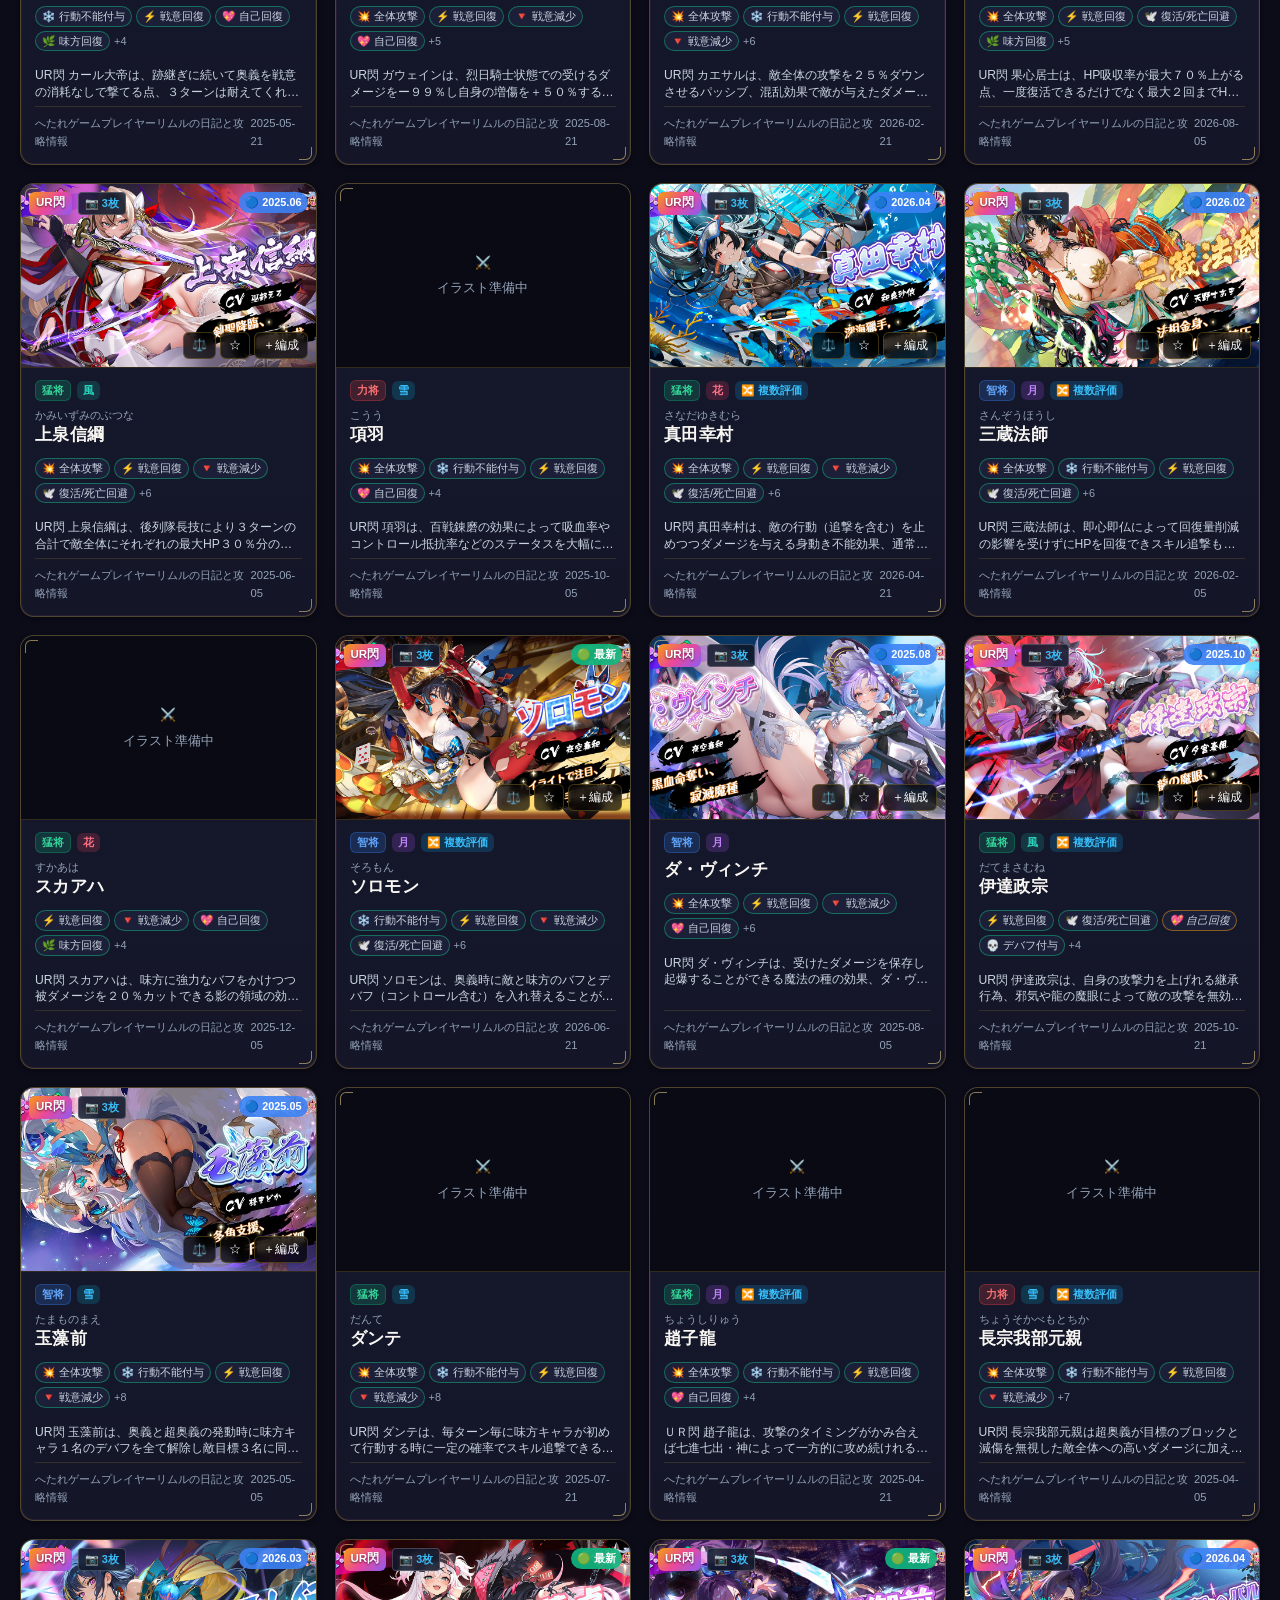
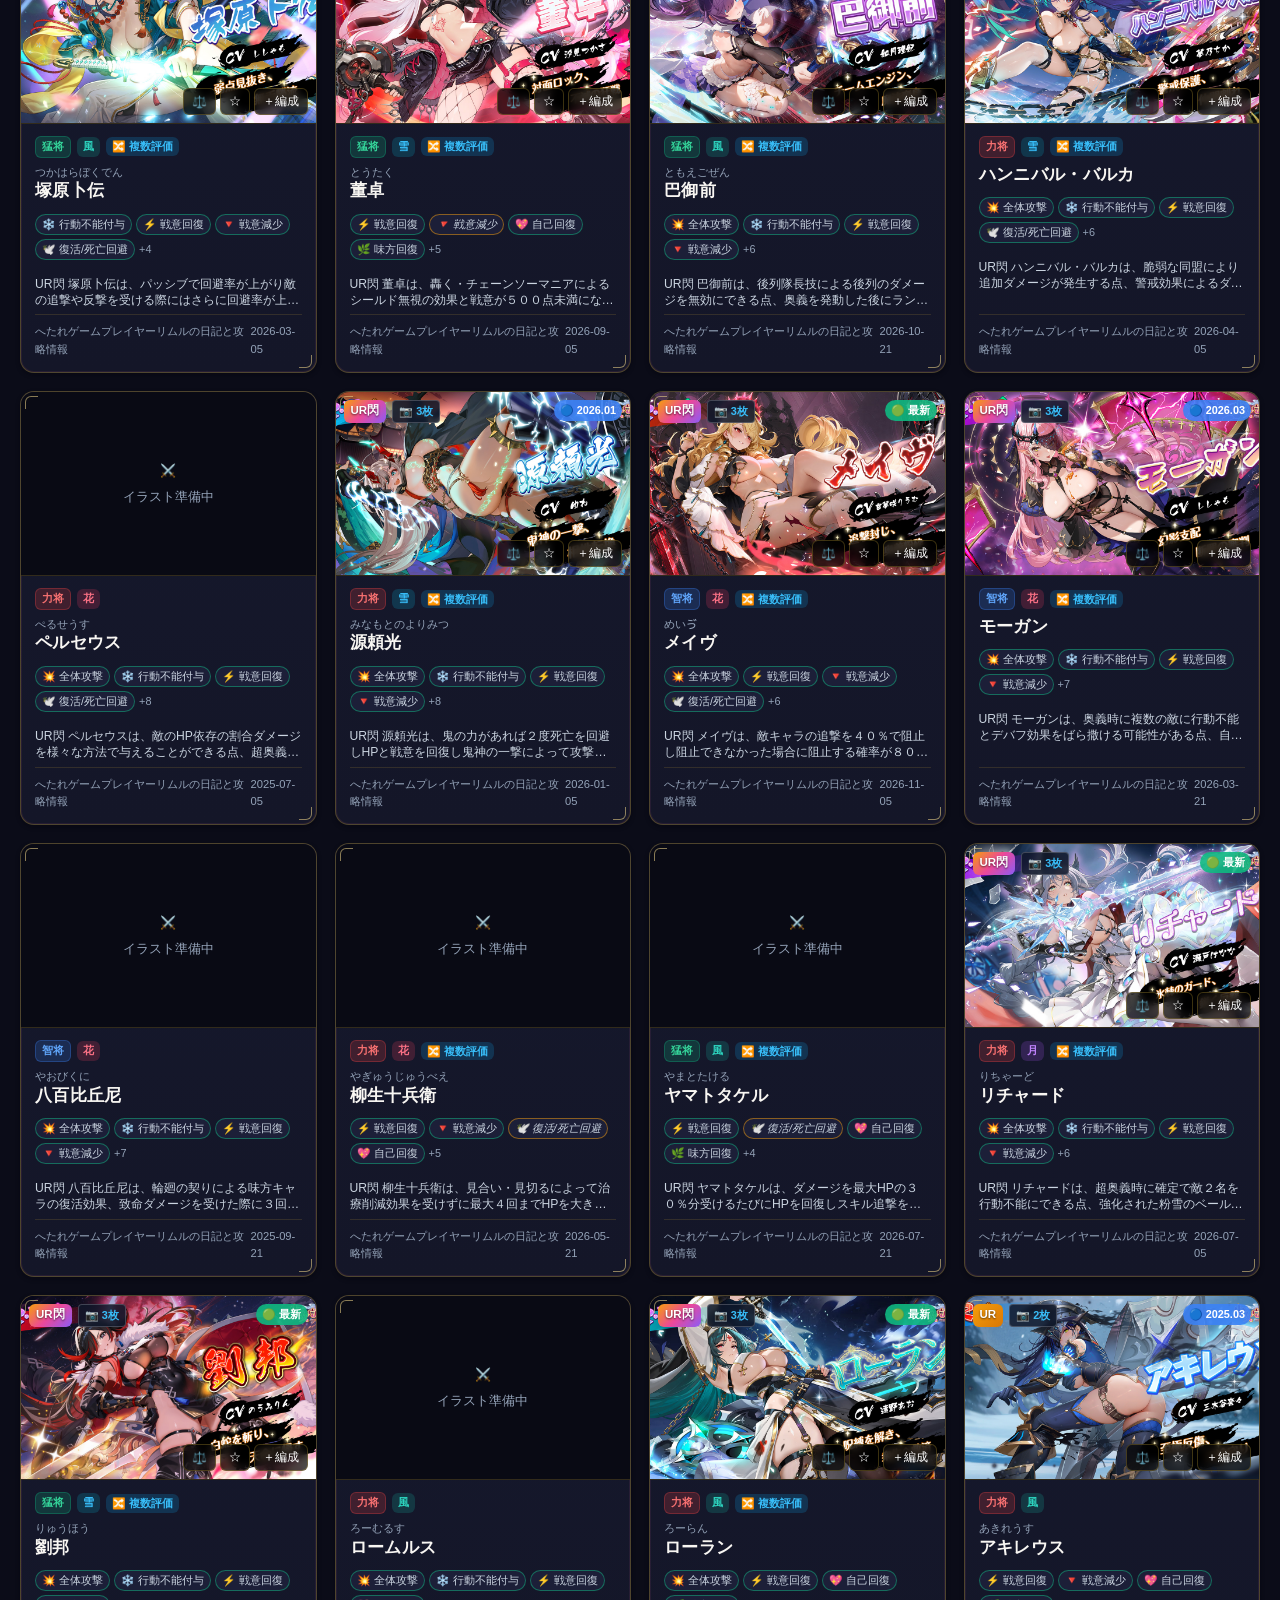
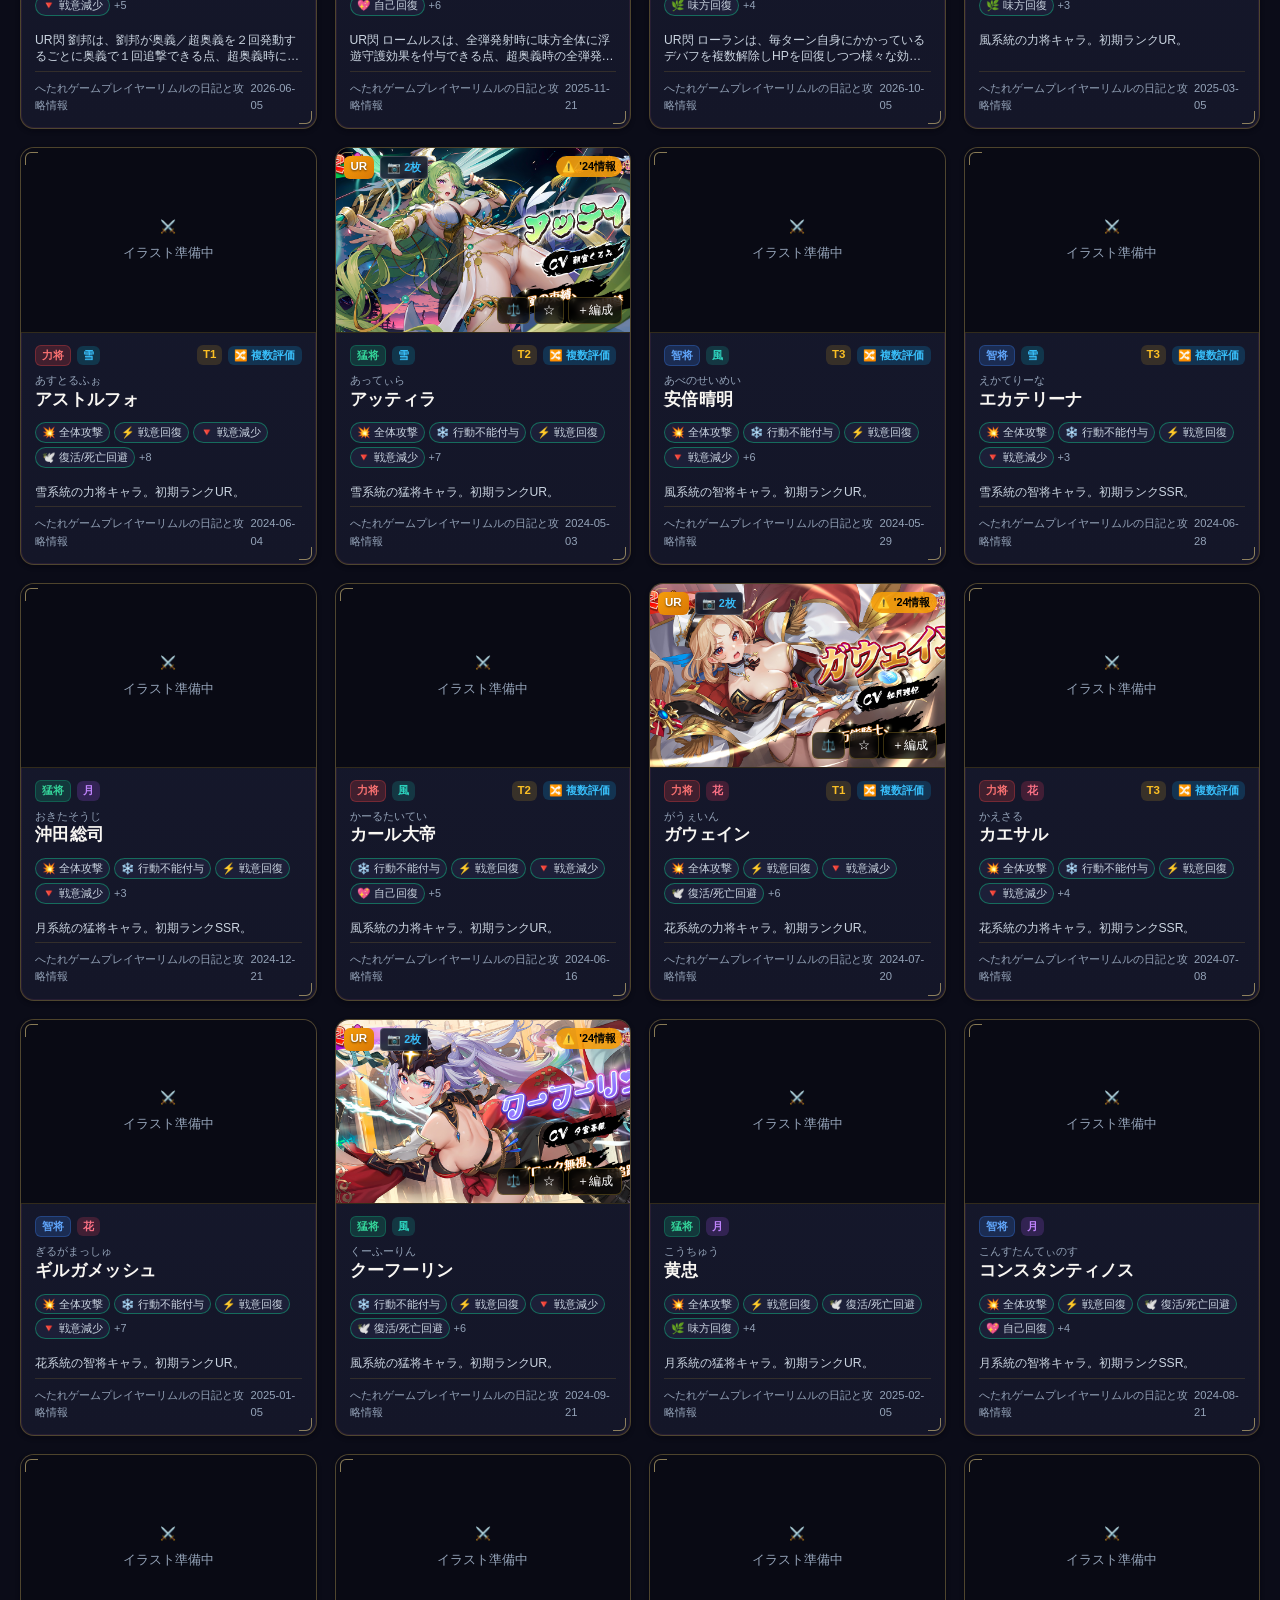
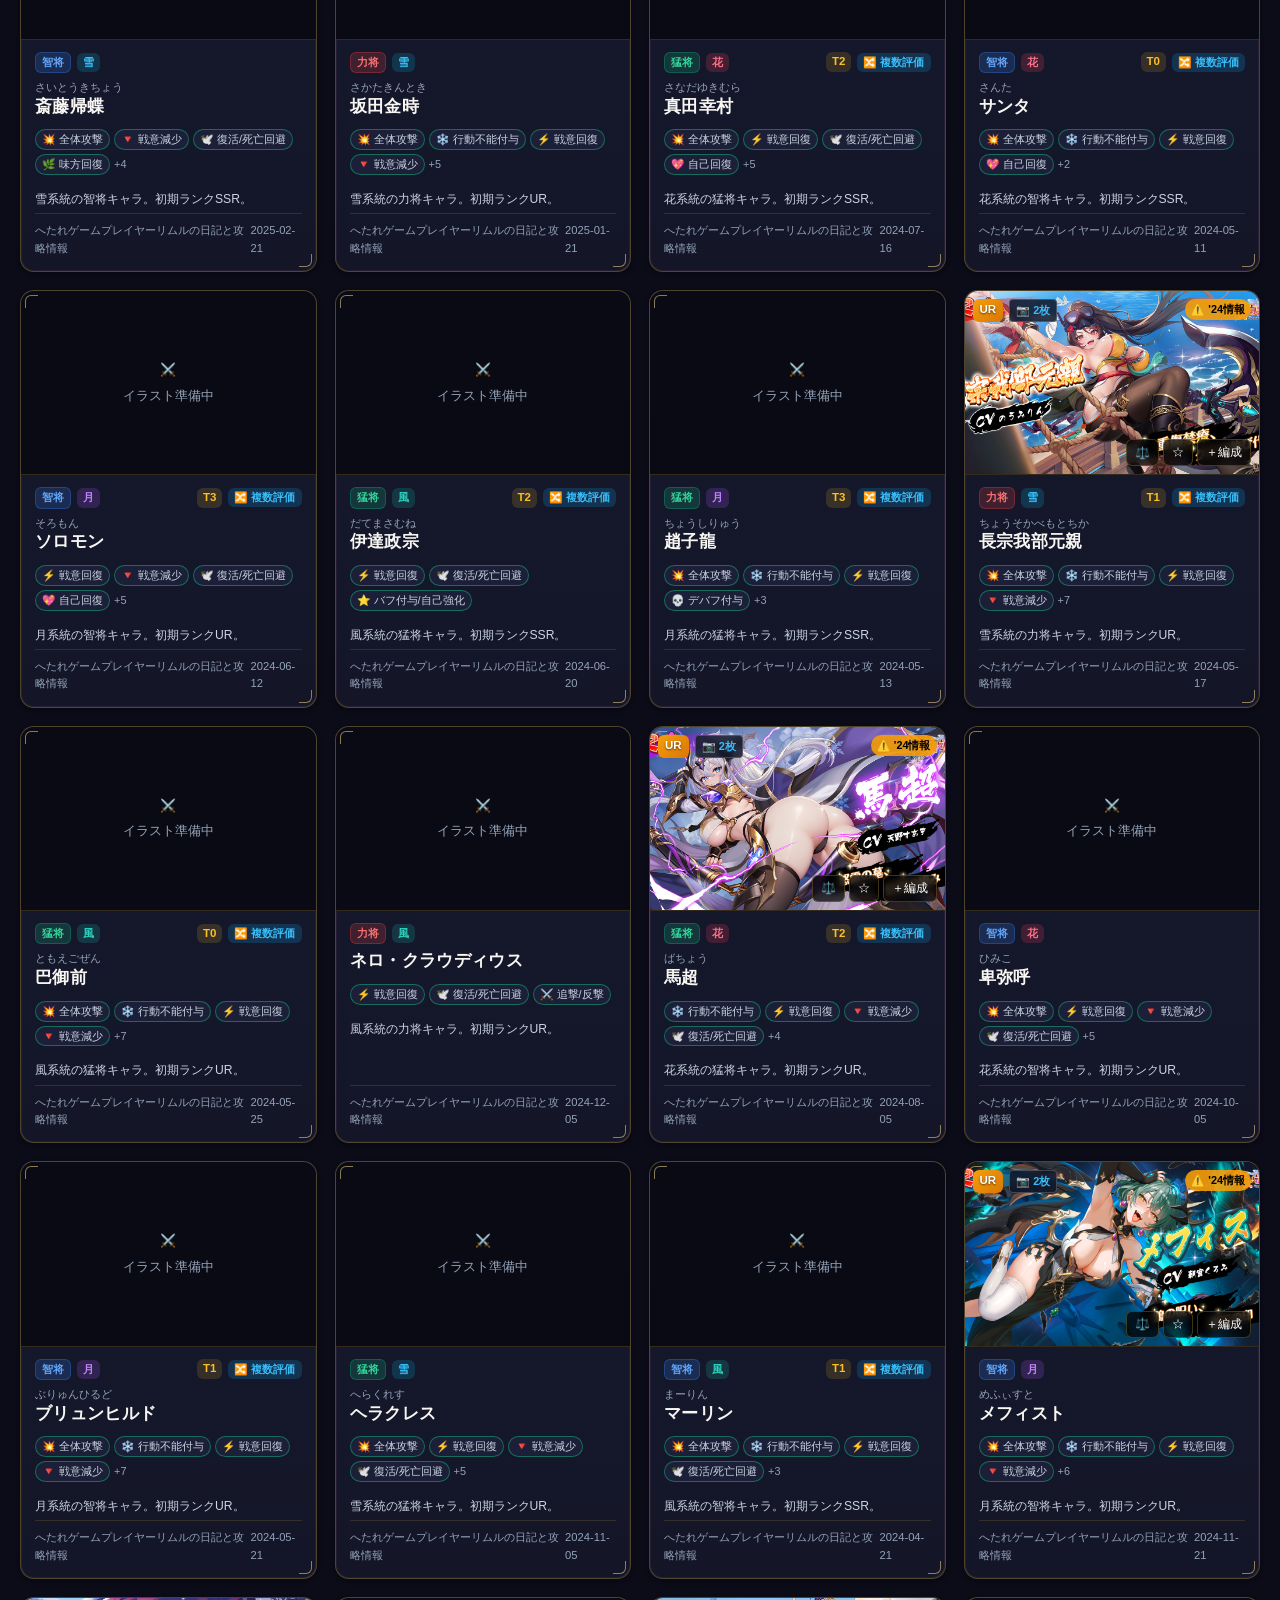
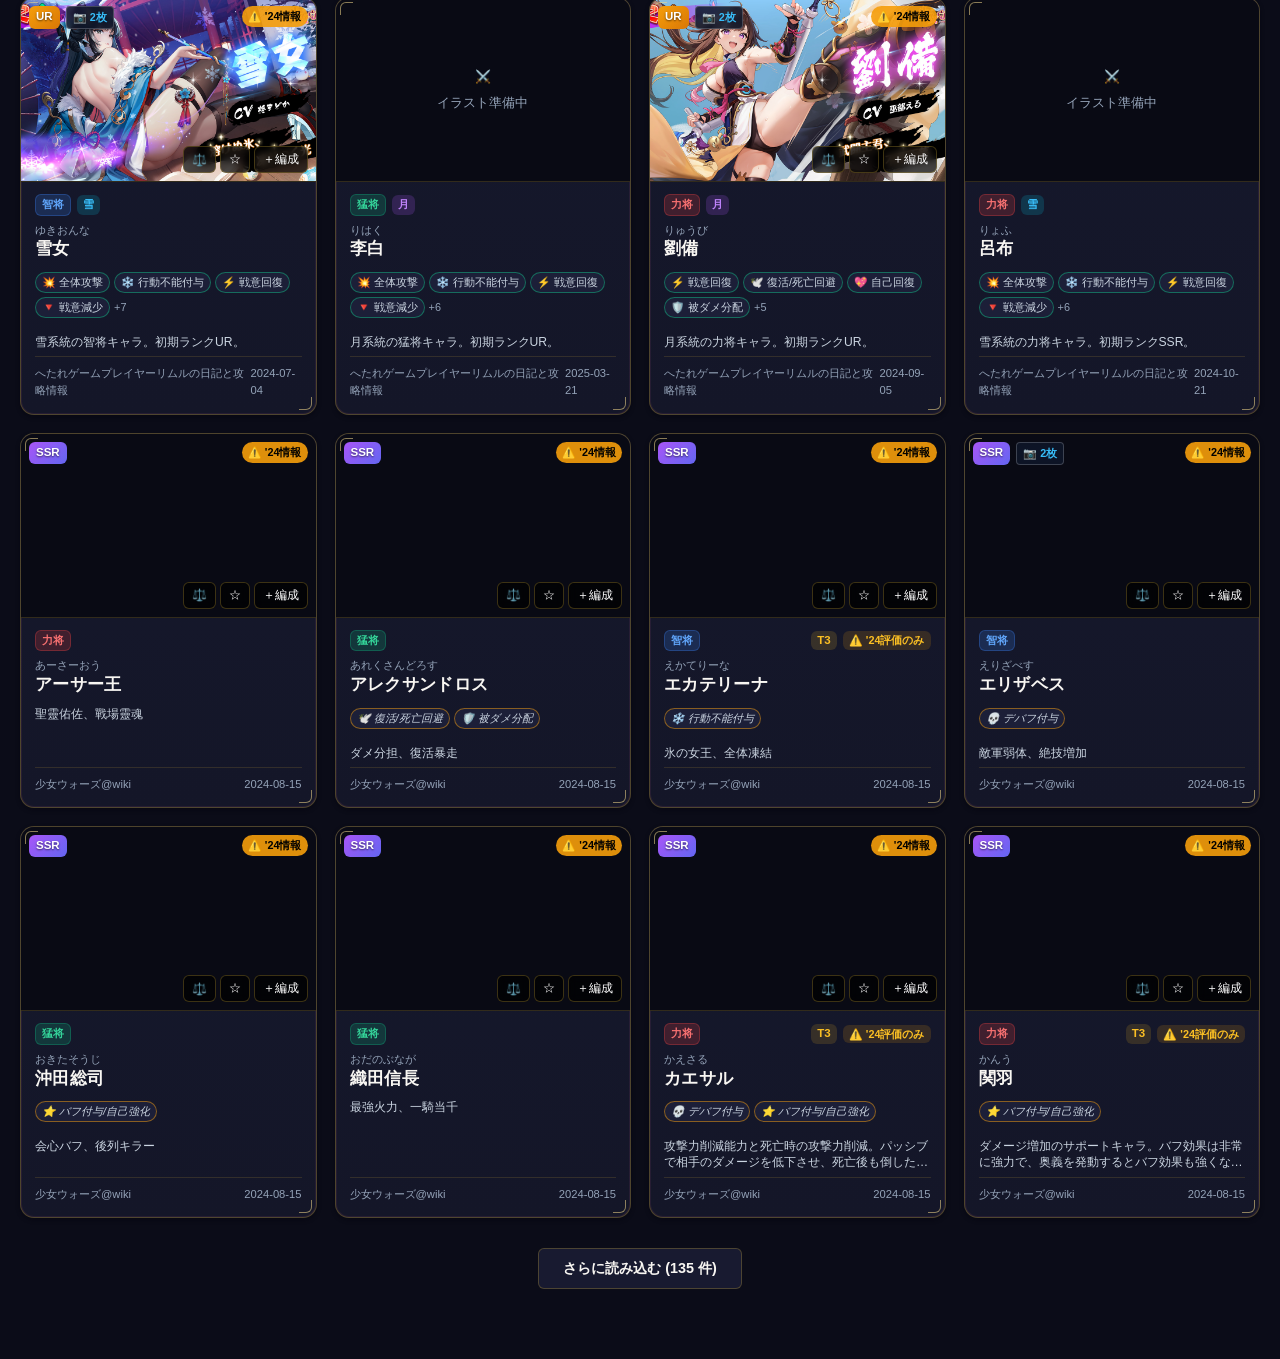
==== commit cff32bbd: "第18弾: 公式Discord「秘密の部屋」公式イラスト10件をギャラリーに追加" ====
--- a/app/index.html
+++ b/app/index.html
@@ -415,7 +415,7 @@
             <h3>マトメバコ！ (kokomatoblog.com)</h3>
             <span class="source-tag tag-fresh">最終更新: 2026年11月9日（現役更新中）</span>
           </div>
-          <p>最新のUR閃キャラクターおよび花嫁全89体の解放ヒント一覧、スキル評価ハイライト、おすすめ宝石、および高画質な公式ゲーム内立ち絵・状態別イラスト（通常・下着姿・限定衣装・脱衣後・公式性能紹介など計133体・372枚の差分ギャラリー）を提供しています。</p>
+          <p>最新のUR閃キャラクターおよび花嫁全89体の解放ヒント一覧、スキル評価ハイライト、おすすめ宝石、および高画質な公式ゲーム内立ち絵・状態別イラスト（通常・下着姿・限定衣装・脱衣後・公式性能紹介など計140体・382枚の差分ギャラリー）を提供しています。</p>
           <a href="https://kokomatoblog.com/category/game/shoujyowars" target="_blank" class="btn-source-link">マトメバコ！少女ウォーズ記事 ↗</a>
         </div>
       </div>
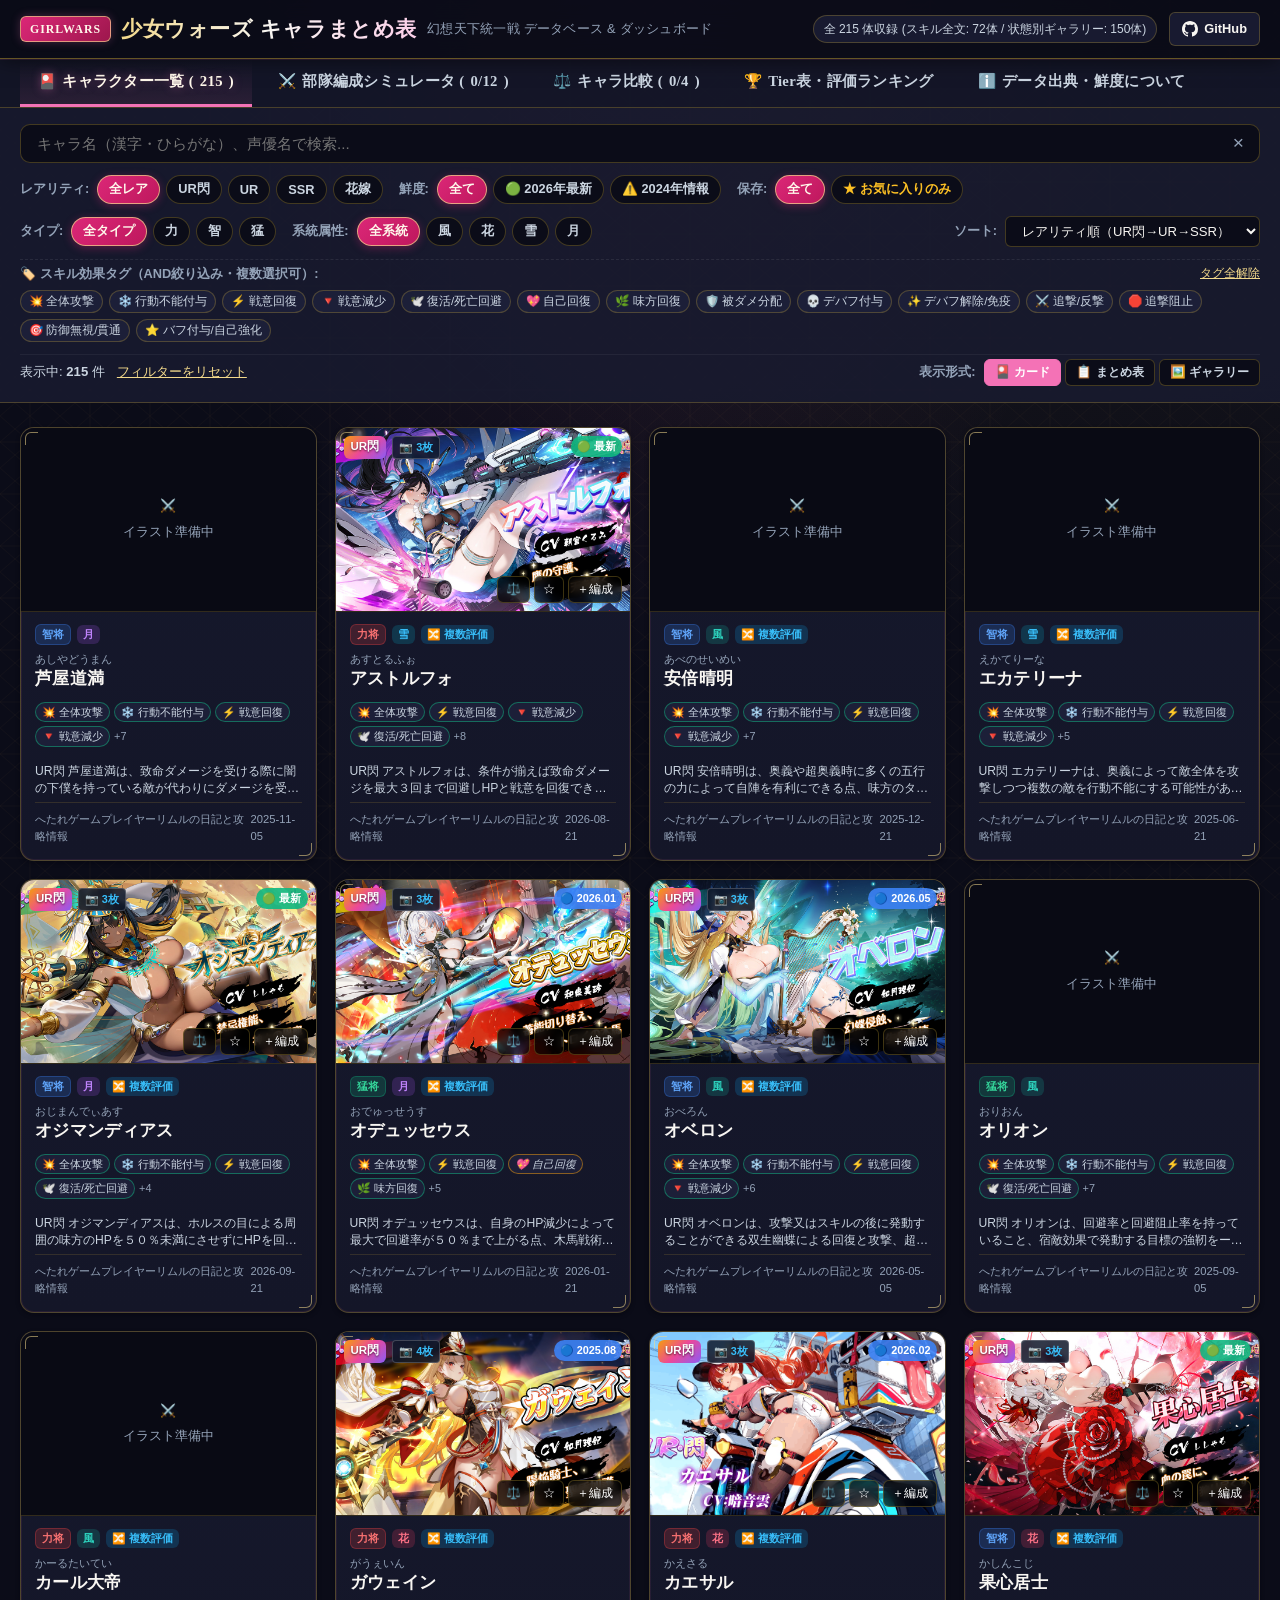
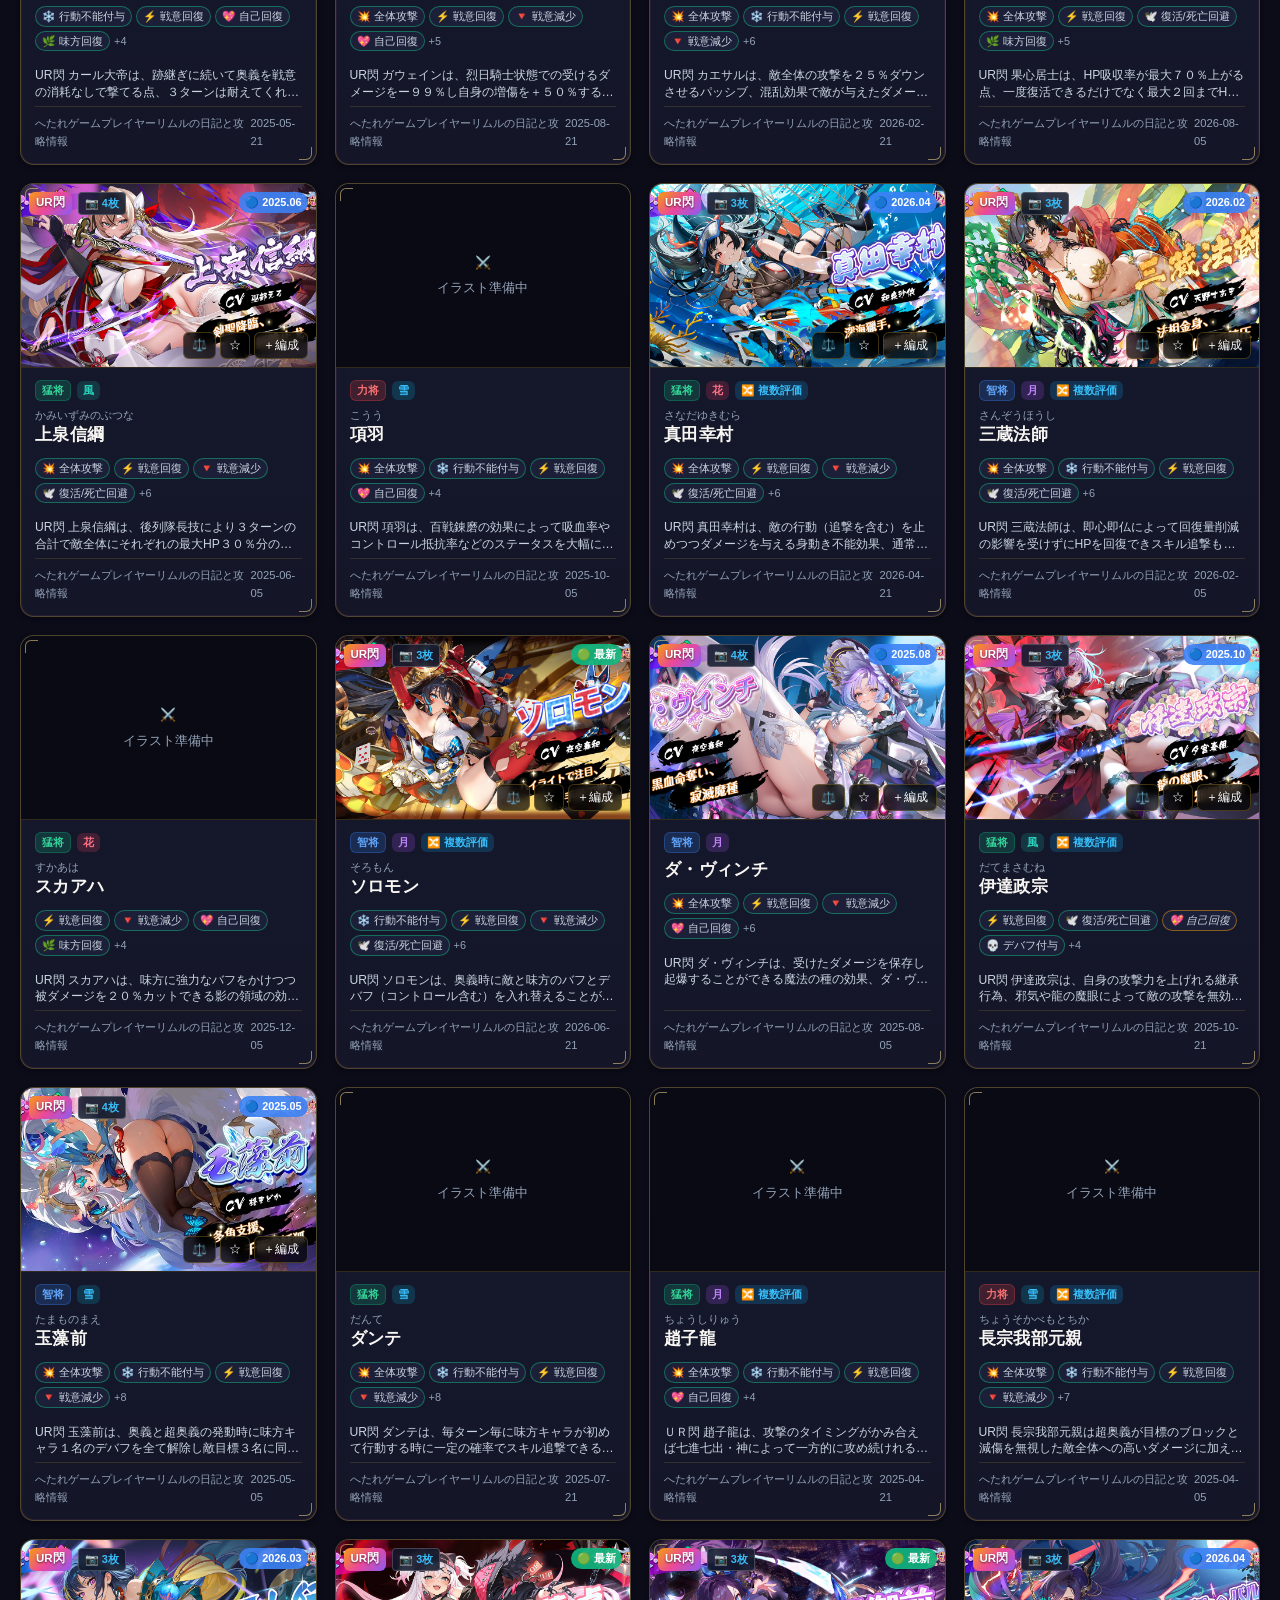
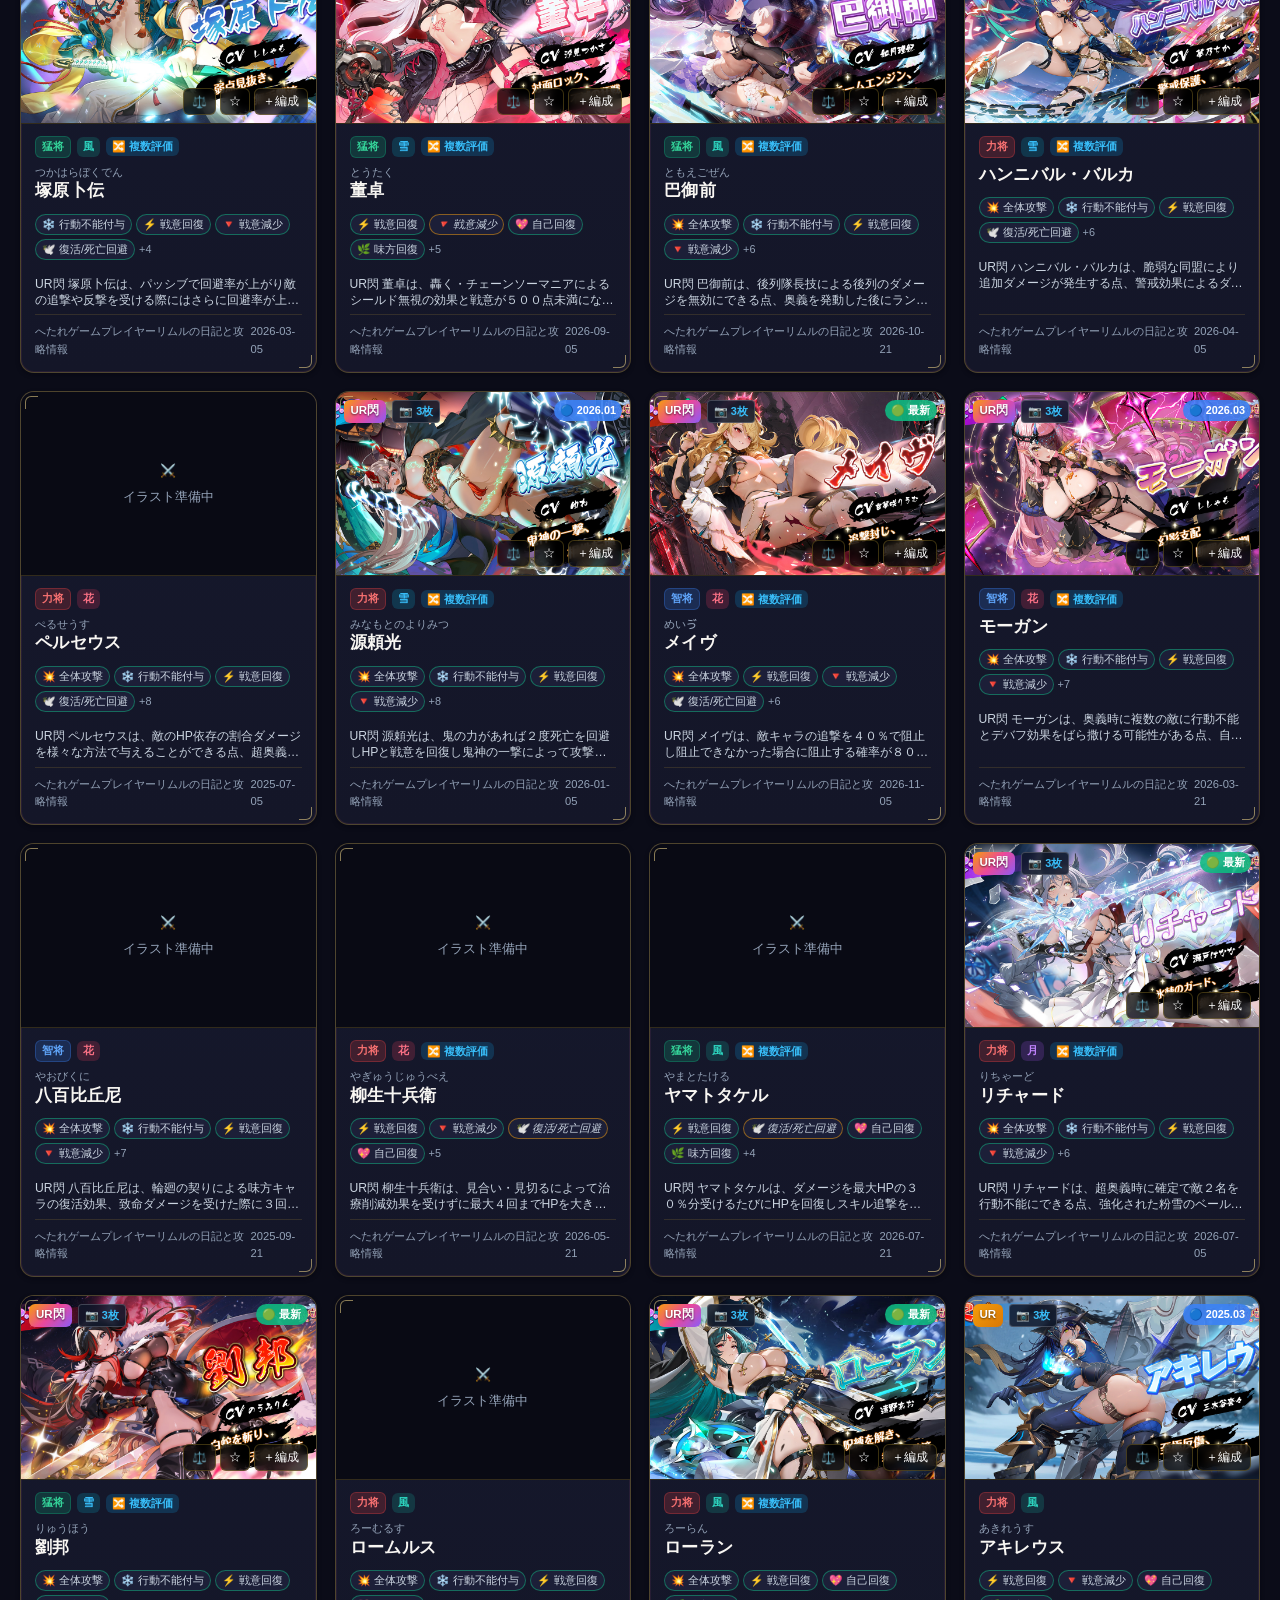
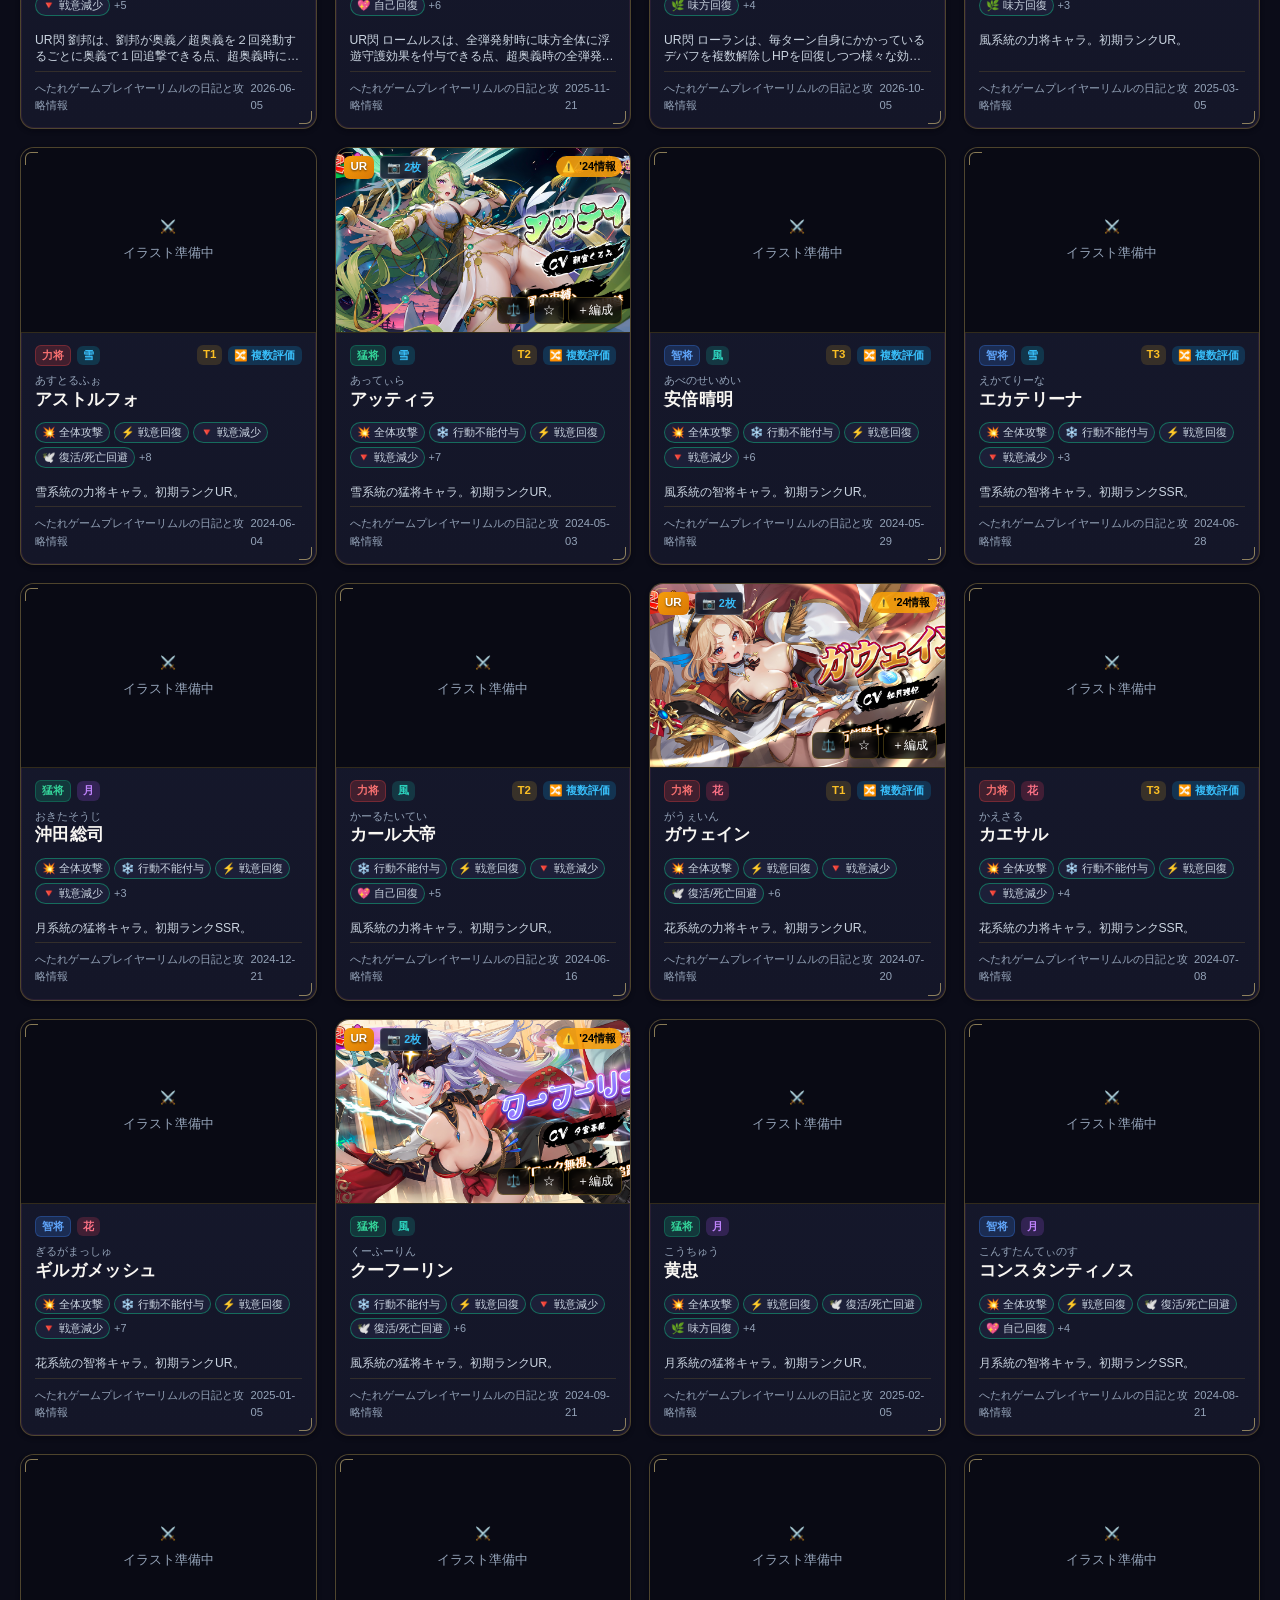
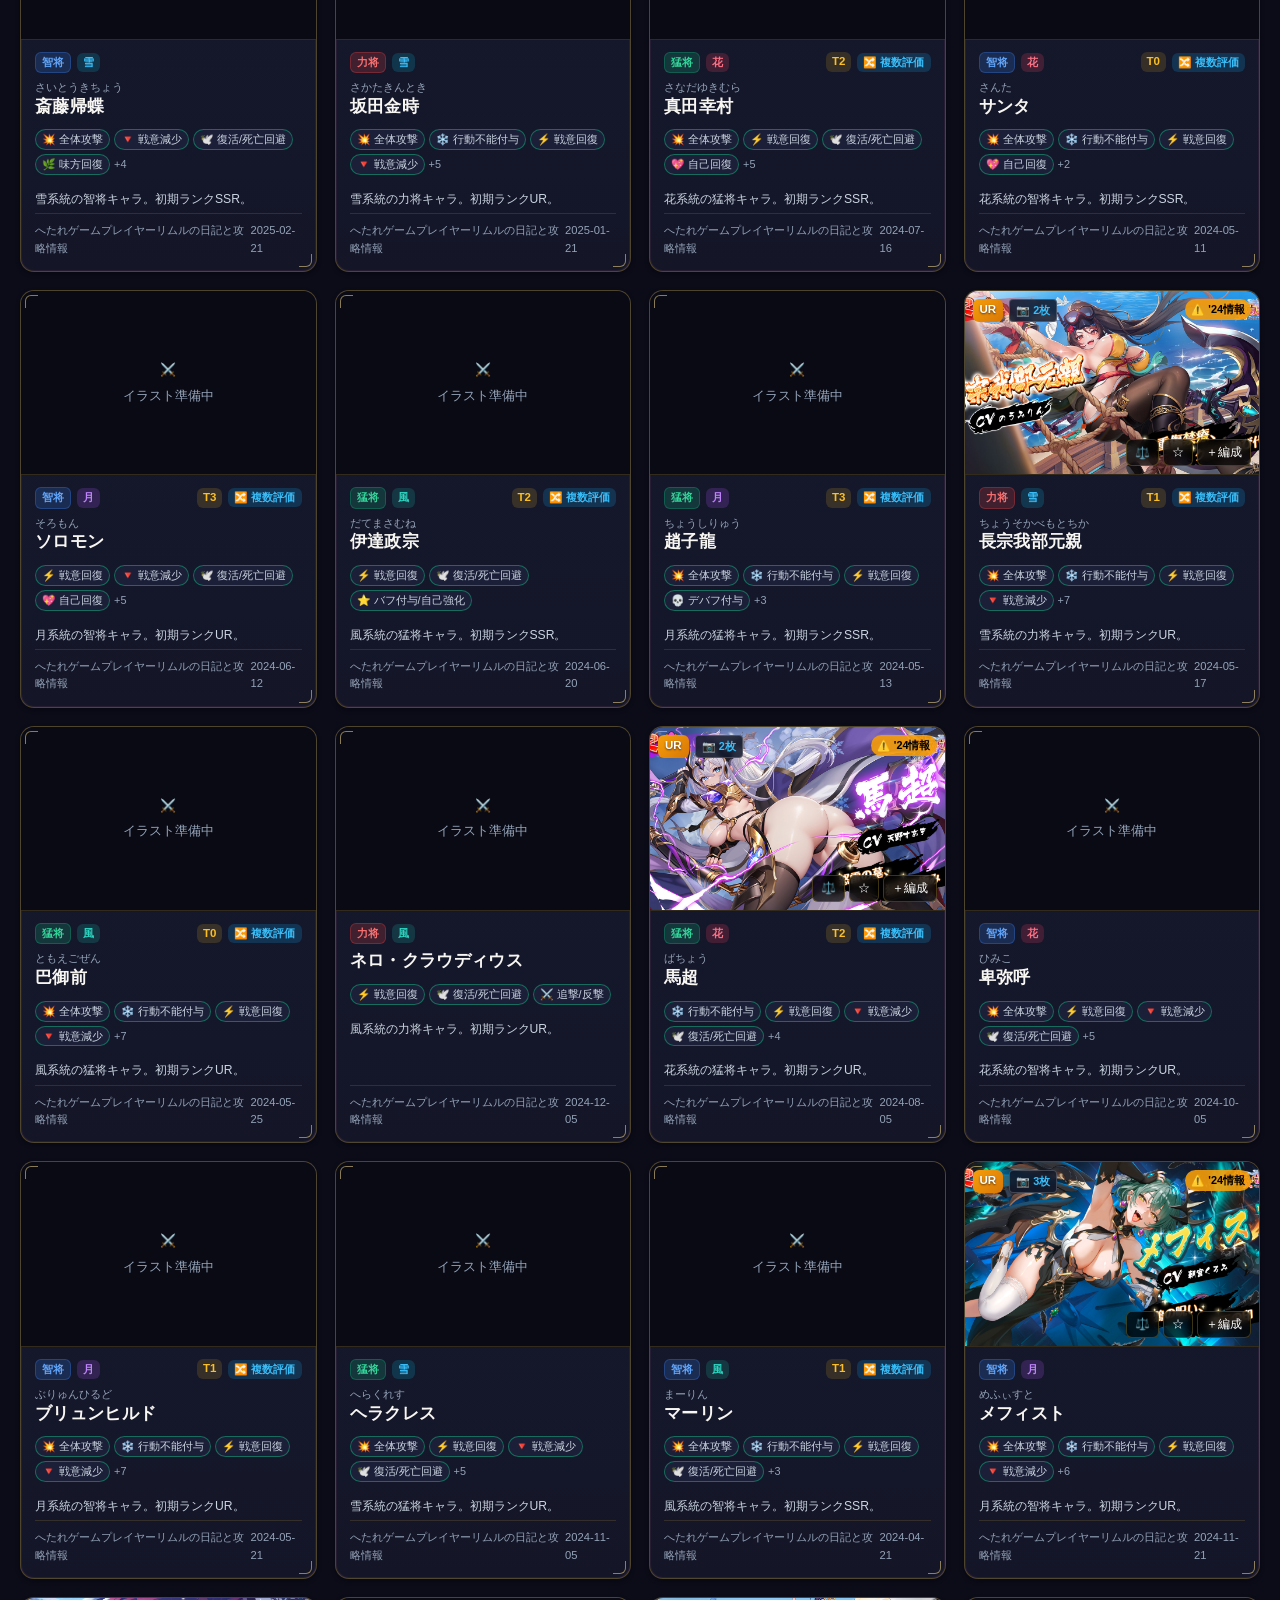
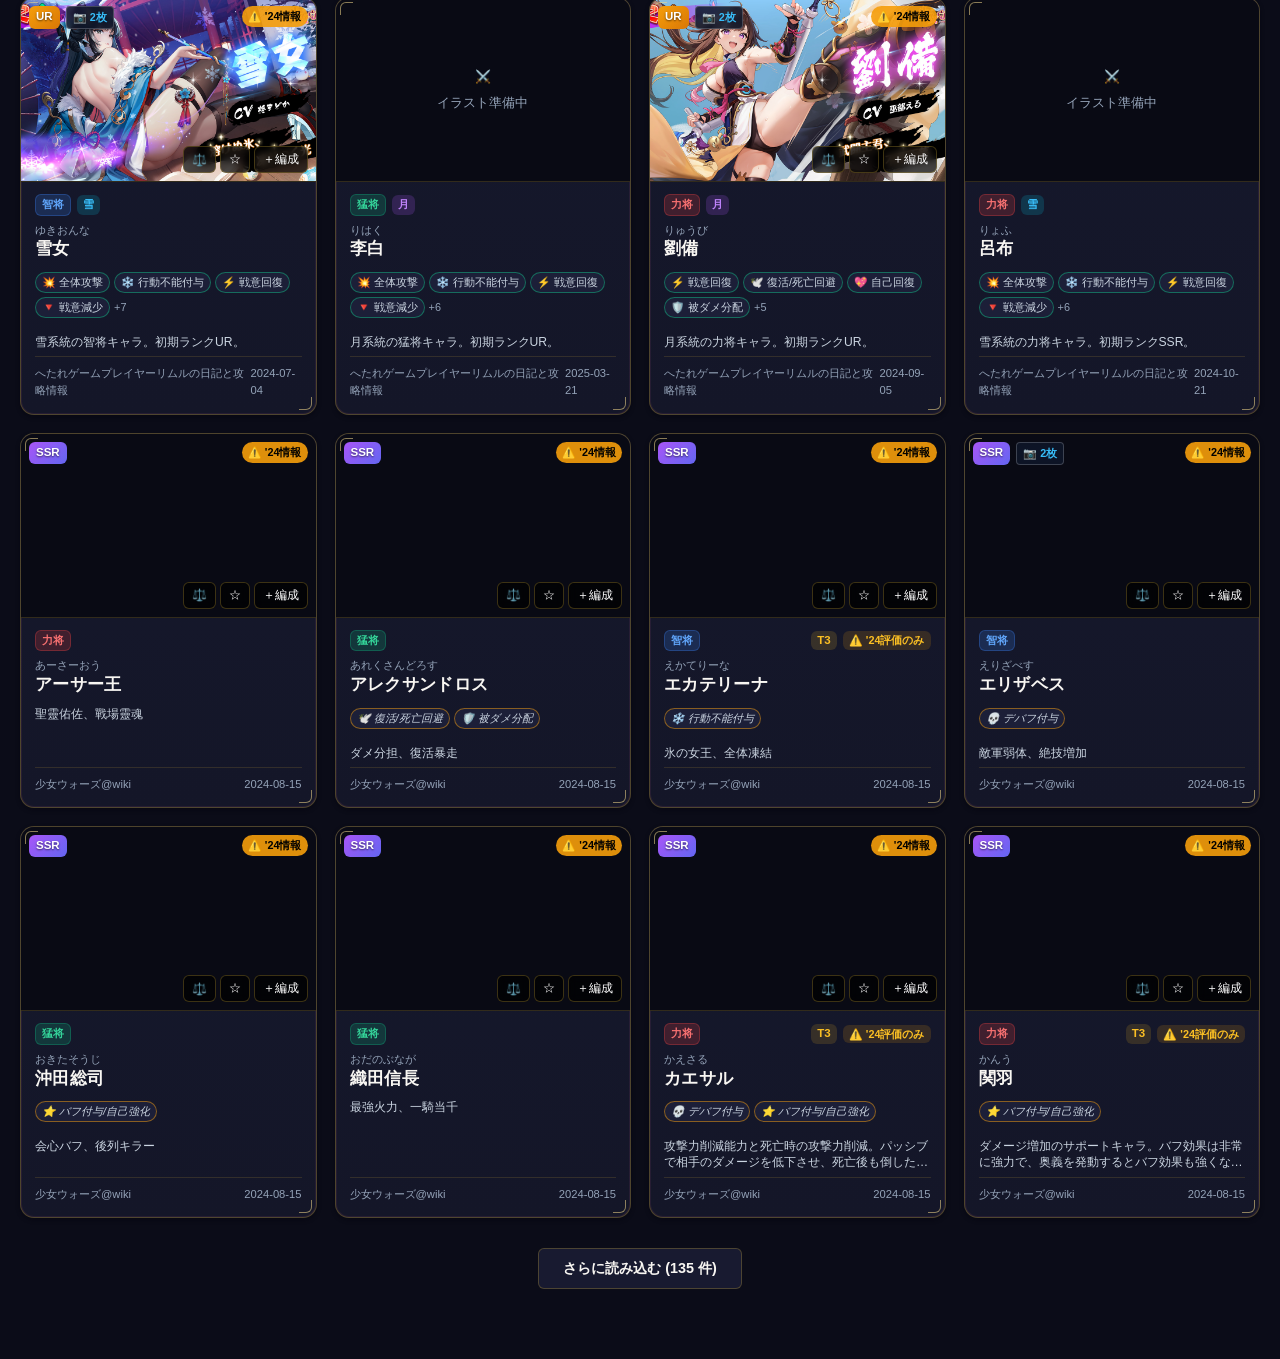
==== commit 39058440: "第19弾: 公式Discord「少女図鑑」公式イラスト18件をギャラリーに追加" ====
--- a/app/index.html
+++ b/app/index.html
@@ -415,7 +415,7 @@
             <h3>マトメバコ！ (kokomatoblog.com)</h3>
             <span class="source-tag tag-fresh">最終更新: 2026年11月9日（現役更新中）</span>
           </div>
-          <p>最新のUR閃キャラクターおよび花嫁全89体の解放ヒント一覧、スキル評価ハイライト、おすすめ宝石、および高画質な公式ゲーム内立ち絵・状態別イラスト（通常・下着姿・限定衣装・脱衣後・公式性能紹介など計140体・382枚の差分ギャラリー）を提供しています。</p>
+          <p>最新のUR閃キャラクターおよび花嫁全89体の解放ヒント一覧、スキル評価ハイライト、おすすめ宝石、および高画質な公式ゲーム内立ち絵・状態別イラスト（通常・下着姿・限定衣装・脱衣後・公式性能紹介・公式イラストなど計150体・400枚の差分ギャラリー）を提供しています。</p>
           <a href="https://kokomatoblog.com/category/game/shoujyowars" target="_blank" class="btn-source-link">マトメバコ！少女ウォーズ記事 ↗</a>
         </div>
       </div>
